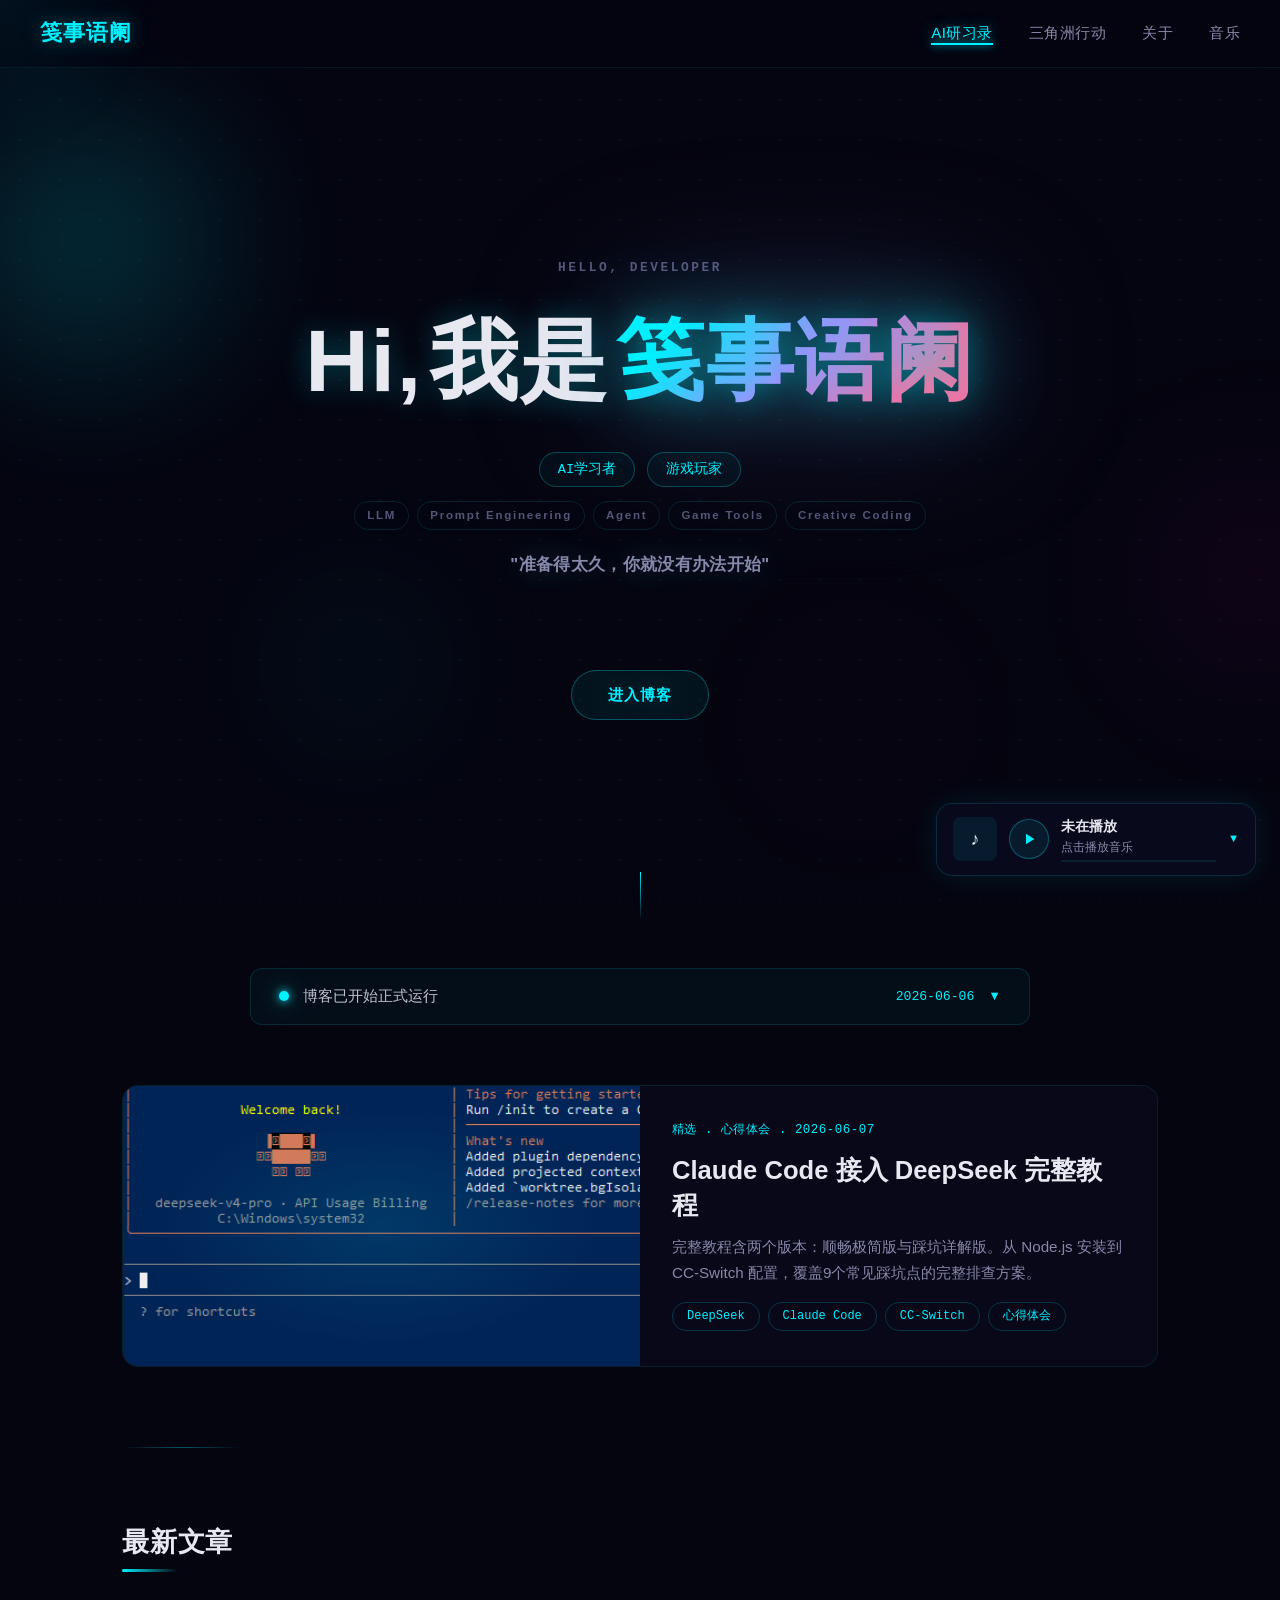
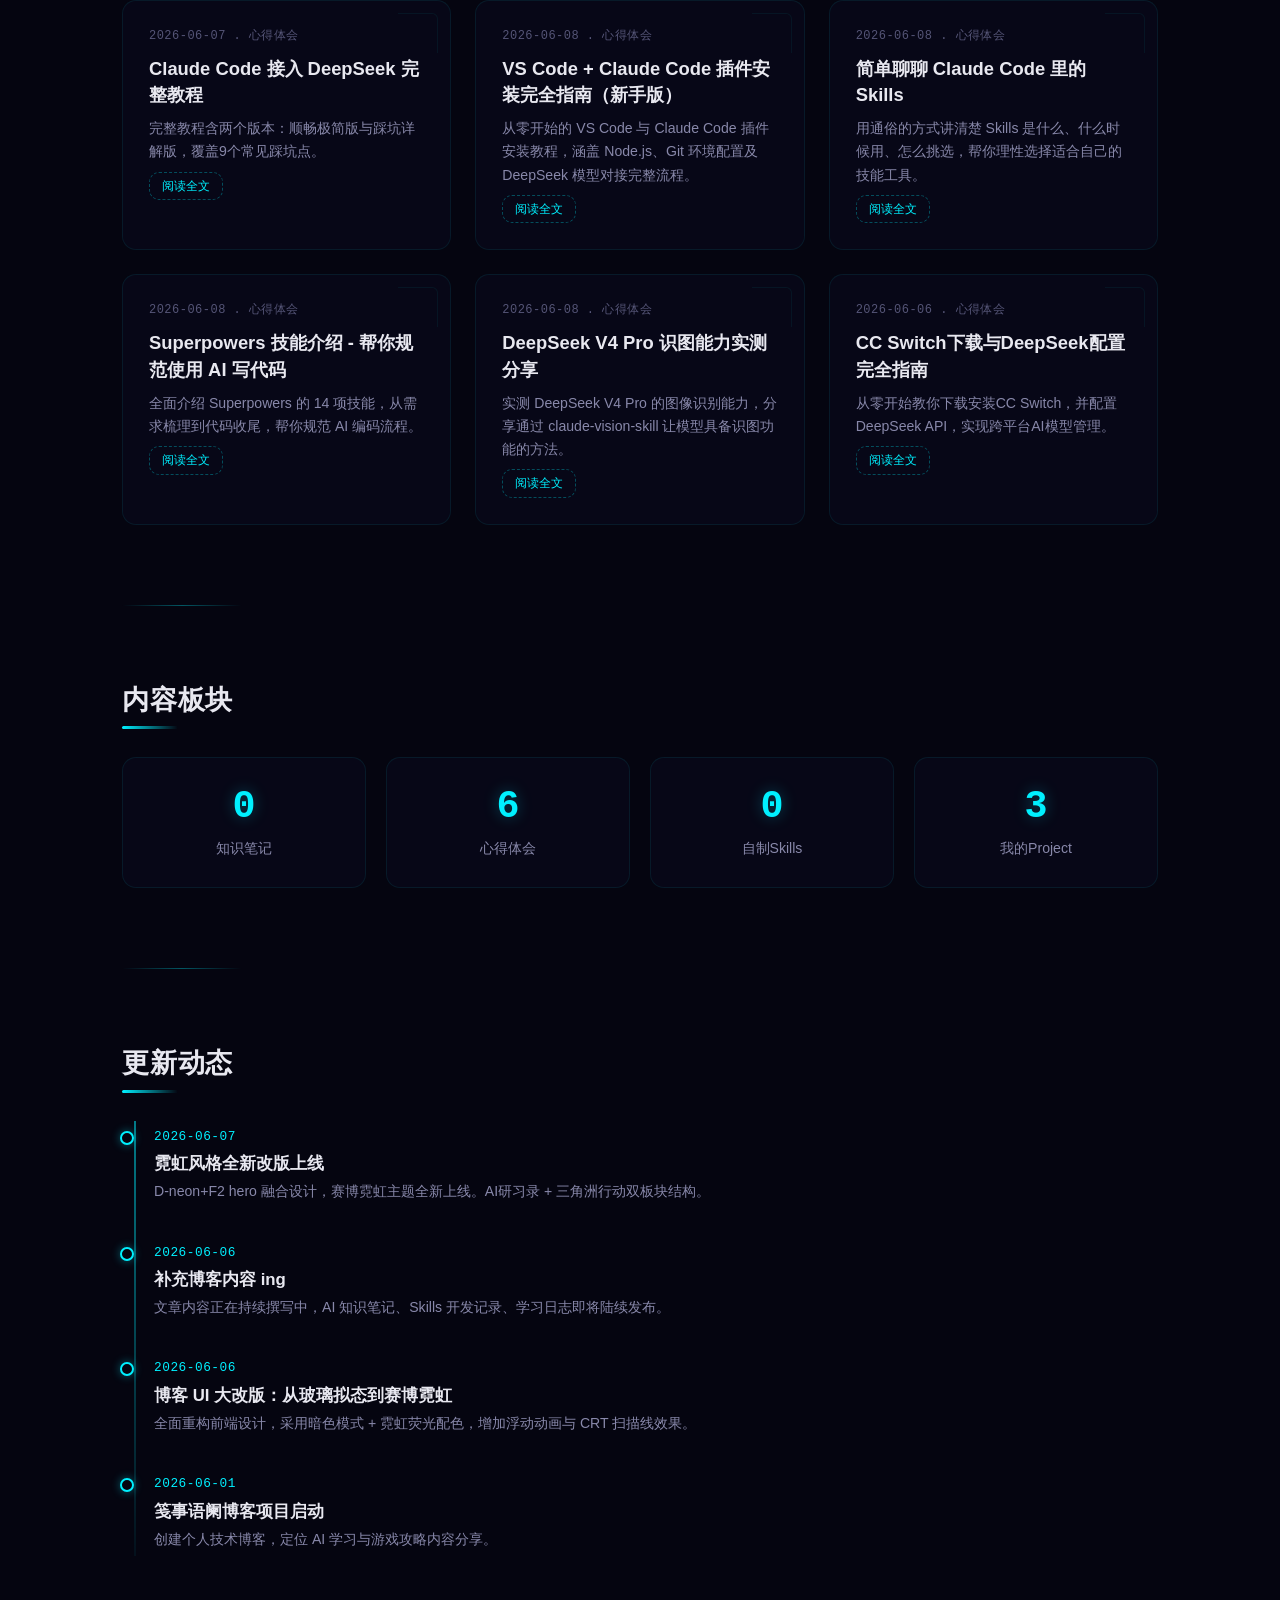
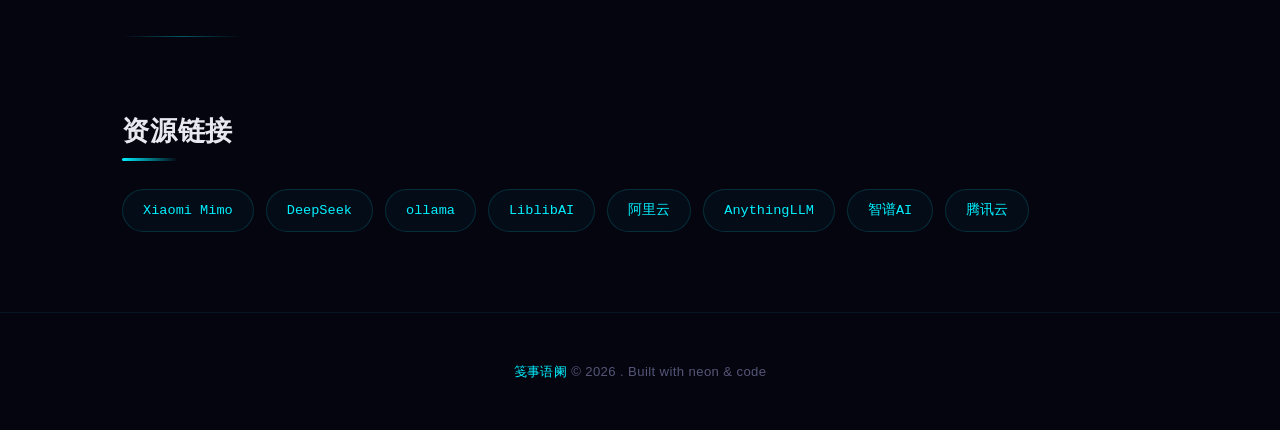
==== index.html @ c5228c52 "修复CC Switch文章在数组中的顺序" ====
<!DOCTYPE html>
<html lang="zh-CN">
<head>
<meta charset="UTF-8">
<meta name="viewport" content="width=device-width, initial-scale=1.0">
<title>笺事语阑 - AI研习录 / 三角洲行动</title>
<style>
/* ===== RESET & BASE ===== */
*,*::before,*::after{box-sizing:border-box;margin:0;padding:0}
html{scroll-behavior:smooth;background:#050510}
body{
  background:#050510;color:#e8e8f0;font-family:PingFang SC,Microsoft YaHei,Helvetica Neue,sans-serif;
  line-height:1.6;overflow-x:hidden;min-height:100dvh;position:relative
}

/* ===== MOUSE GLOW FOLLOWER ===== */
.cursor-glow{
  position:fixed;pointer-events:none;z-index:9998;width:320px;height:320px;
  border-radius:50%;background:radial-gradient(circle,rgba(0,240,255,.06),transparent 70%);
  transform:translate(-50%,-50%);transition:opacity .3s
}

/* ===== CRT SCANLINE OVERLAY ===== */
body::after{
  content:'';position:fixed;inset:0;pointer-events:none;z-index:9999;
  background:repeating-linear-gradient(0deg,transparent,transparent 2px,rgba(0,240,255,.015) 2px,rgba(0,240,255,.015) 4px);
  opacity:.35
}

/* ===== ANIMATED GRID BG ===== */
.grid-bg{
  position:fixed;inset:0;pointer-events:none;z-index:0;
  background-image:radial-gradient(circle,rgba(0,240,255,.06) 1px,transparent 1px);
  background-size:40px 40px;
  animation:gridShift 20s linear infinite
}
@keyframes gridShift{0%{transform:translate(0,0)}100%{transform:translate(40px,40px)}}

/* ===== FLOATING NEON ORBS ===== */
.orb{position:fixed;border-radius:50%;filter:blur(80px);pointer-events:none;z-index:0;opacity:.25}
.orb-1{width:300px;height:300px;background:radial-gradient(circle,#00f0ff,transparent);top:10%;left:-5%;animation:floatOrb1 18s ease-in-out infinite}
.orb-2{width:250px;height:250px;background:radial-gradient(circle,rgba(255,0,170,.4),transparent);top:50%;right:-8%;animation:floatOrb2 22s ease-in-out infinite}
.orb-3{width:200px;height:200px;background:radial-gradient(circle,rgba(0,240,255,.35),transparent);bottom:15%;left:20%;animation:floatOrb3 20s ease-in-out infinite}
.orb-4{width:180px;height:180px;background:radial-gradient(circle,rgba(255,0,170,.25),transparent);top:70%;left:60%;animation:floatOrb1 25s ease-in-out infinite reverse}
@keyframes floatOrb1{0%,100%{transform:translate(0,0) scale(1)}25%{transform:translate(60px,-40px) scale(1.15)}50%{transform:translate(30px,20px) scale(.9)}75%{transform:translate(-20px,50px) scale(1.1)}}
@keyframes floatOrb2{0%,100%{transform:translate(0,0) scale(1)}25%{transform:translate(-50px,-30px) scale(1.1)}50%{transform:translate(-20px,40px) scale(.85)}75%{transform:translate(40px,-20px) scale(1.05)}}
@keyframes floatOrb3{0%,100%{transform:translate(0,0) scale(1)}25%{transform:translate(40px,40px) scale(1.12)}50%{transform:translate(-30px,-20px) scale(.88)}75%{transform:translate(-50px,30px) scale(1.08)}}

/* ===== NAVIGATION ===== */
nav{
  position:sticky;top:0;z-index:100;padding:16px 40px;
  display:flex;align-items:center;justify-content:space-between;
  backdrop-filter:blur(20px);-webkit-backdrop-filter:blur(20px);
  background:rgba(5,5,16,.75);border-bottom:1px solid rgba(0,240,255,.08)
}
.nav-brand{font-size:1.35rem;font-weight:700;letter-spacing:.04em;color:#00f0ff;text-shadow:0 0 20px rgba(0,240,255,.35);cursor:pointer;transition:all .3s}
.nav-brand:hover{text-shadow:0 0 30px rgba(0,240,255,.6),0 0 60px rgba(0,240,255,.2);animation:brandFlicker .15s ease-in-out}
@keyframes brandFlicker{0%{opacity:1}30%{opacity:.7}35%{opacity:1}65%{opacity:.85}70%{opacity:1}}
.nav-links{display:flex;gap:36px;list-style:none}
.nav-links a{color:#8888aa;text-decoration:none;font-size:.95rem;letter-spacing:.03em;font-weight:500;transition:all .3s;position:relative;cursor:pointer}
.nav-links a:hover,.nav-links a.active{color:#00f0ff;text-shadow:0 0 14px rgba(0,240,255,.5)}
.nav-links a::after{content:'';position:absolute;left:0;bottom:-4px;width:0;height:2px;background:#00f0ff;box-shadow:0 0 8px #00f0ff;transition:width .3s}
.nav-links a:hover::after,.nav-links a.active::after{width:100%}

/* ===== HERO (F2-style word stagger, D colors) ===== */
.hero{
  position:relative;z-index:1;min-height:100dvh;display:flex;flex-direction:column;
  align-items:center;justify-content:center;text-align:center;padding:40px 24px
}
.hero-headline{margin-bottom:20px}
.word-reveal{
  display:inline-block;opacity:0;
  transform:translateY(40px);
  animation:wordReveal .8s cubic-bezier(.22,.61,.36,1) forwards;
  font-size:clamp(2.8rem,7vw,5.5rem);font-weight:900;letter-spacing:.02em;
  color:#e8e8f0;text-shadow:0 0 30px rgba(0,240,255,.3)
}
.word-accent{
  background:linear-gradient(135deg,#00f0ff 20%,#a78bfa 50%,#ff6b9d 80%);
  -webkit-background-clip:text;-webkit-text-fill-color:transparent;
  background-clip:text;
  filter:drop-shadow(0 0 40px rgba(0,240,255,.45)) drop-shadow(0 0 80px rgba(167,139,250,.3))
}
@keyframes wordReveal{
  0%{opacity:0;transform:translateY(40px)}
  100%{opacity:1;transform:translateY(0)}
}
.hero-eyebrow{
  font-family:Consolas,'JetBrains Mono',monospace;font-size:.8rem;color:#555577;
  letter-spacing:.2em;margin-bottom:12px;
  opacity:0;animation:fadeUp .7s .2s cubic-bezier(.22,.61,.36,1) forwards
}
.hero-subtitle{
  font-size:1rem;color:#8888aa;max-width:560px;line-height:1.7;margin-bottom:14px;
  opacity:0;animation:fadeUp .7s .9s cubic-bezier(.22,.61,.36,1) forwards
}
.hero-tags{display:flex;flex-wrap:wrap;gap:12px;justify-content:center;margin-bottom:14px;
  opacity:0;animation:fadeUp .7s .75s cubic-bezier(.22,.61,.36,1) forwards}
.hero-tags span{
  font-family:Consolas,'JetBrains Mono',monospace;font-size:.85rem;
  color:#00f0ff;border:1px solid rgba(0,240,255,.25);padding:6px 18px;border-radius:20px;
  background:rgba(0,240,255,.04);transition:all .35s;cursor:default
}
.hero-tags span:hover{border-color:#00f0ff;background:rgba(0,240,255,.1);box-shadow:0 0 18px rgba(0,240,255,.25);transform:translateY(-2px)}
.hero-keywords{display:flex;flex-wrap:wrap;gap:8px;justify-content:center;margin-bottom:20px;
  opacity:0;animation:fadeUp .7s 1.05s cubic-bezier(.22,.61,.36,1) forwards}
.hero-keywords span{
  font-size:.72rem;color:#555577;border:1px solid rgba(0,240,255,.12);padding:4px 12px;
  border-radius:14px;transition:all .3s
}
.hero-keywords span:hover{color:#00f0ff;border-color:rgba(0,240,255,.35)}
.hero-signature{
  font-size:1.05rem;color:#8888aa;max-width:560px;line-height:1.8;margin-bottom:20px;
  opacity:0;animation:fadeUp .7s 1.2s cubic-bezier(.22,.61,.36,1) forwards
}
.hero-cta-wrap{opacity:0;animation:fadeUp .7s 1.2s cubic-bezier(.22,.61,.36,1) forwards;margin-bottom:36px}
.hero-cta-btn{
  display:inline-block;padding:12px 36px;border:1px solid rgba(0,240,255,.3);
  border-radius:28px;color:#00f0ff;font-size:.95rem;letter-spacing:.05em;cursor:pointer;
  background:rgba(0,240,255,.06);transition:all .35s;text-decoration:none
}
.hero-cta-btn:hover{background:rgba(0,240,255,.15);box-shadow:0 0 24px rgba(0,240,255,.3);transform:translateY(-2px)}
.scroll-indicator{
  position:absolute;bottom:48px;left:50%;transform:translateX(-50%);
  display:flex;flex-direction:column;align-items:center;gap:8px;
  opacity:0;animation:fadeUp .7s 1.5s cubic-bezier(.22,.61,.36,1) forwards
}
.scroll-line{
  width:1px;height:48px;background:linear-gradient(180deg,#00f0ff,transparent);
  animation:scrollPulse 2s ease-in-out infinite
}
@keyframes scrollPulse{0%,100%{opacity:.3;height:48px}50%{opacity:1;height:60px}}
@keyframes fadeUp{from{opacity:0;transform:translateY(24px)}to{opacity:1;transform:translateY(0)}}

/* ===== CONTAINER ===== */
.container{max-width:1100px;margin:0 auto;padding:0 32px;position:relative;z-index:1}

/* ===== TAB PANELS ===== */
.tab-panel{display:none}
.tab-panel.active{display:block}

/* ===== SECTION TITLES ===== */
.section-title{
  font-size:1.7rem;font-weight:800;letter-spacing:.03em;margin-bottom:36px;color:#e8e8f0;
  position:relative;display:inline-block
}
.section-title::after{
  content:'';position:absolute;left:0;bottom:-8px;width:50%;height:3px;
  background:linear-gradient(90deg,#00f0ff,transparent);border-radius:2px
}

/* ===== NEON DIVIDER ===== */
.neon-divider{width:100%;height:1px;background:transparent;margin:0 0 72px;position:relative;z-index:1}
.neon-divider::after{content:'';position:absolute;left:0;top:0;width:120px;height:1px;background:linear-gradient(90deg,transparent,rgba(0,240,255,.35),transparent)}

/* ===== ANNOUNCEMENT BAR ===== */
.announce{
  position:relative;z-index:1;max-width:780px;margin:0 auto 60px;padding:16px 28px;
  background:rgba(0,240,255,.04);border:1px solid rgba(0,240,255,.12);border-radius:12px;
  cursor:pointer;transition:all .35s
}
.announce:hover{border-color:rgba(0,240,255,.3);box-shadow:0 0 20px rgba(0,240,255,.08)}
.announce-top{display:flex;align-items:center;gap:14px}
.announce-dot{flex-shrink:0;width:10px;height:10px;border-radius:50%;background:#00f0ff;box-shadow:0 0 10px #00f0ff,0 0 24px rgba(0,240,255,.5);animation:pulseDot 2s ease-in-out infinite}
@keyframes pulseDot{0%,100%{box-shadow:0 0 10px #00f0ff,0 0 24px rgba(0,240,255,.5)}50%{box-shadow:0 0 18px #00f0ff,0 0 40px rgba(0,240,255,.75)}}
.announce-preview{font-size:.92rem;color:#c0c0d0;flex:1}
.announce-time{font-family:Consolas,'JetBrains Mono',monospace;color:#00f0ff;white-space:nowrap;font-size:.82rem}
.announce-arrow{color:#00f0ff;transition:transform .3s;font-size:.8rem}
.announce.expanded .announce-arrow{transform:rotate(180deg)}
.announce-detail{max-height:0;overflow:hidden;transition:max-height .4s ease,padding .4s ease;font-size:.88rem;color:#8888aa;line-height:1.75}
.announce.expanded .announce-detail{max-height:200px;padding-top:14px}

/* ===== FEATURED ARTICLE CARD ===== */
.featured{
  margin-bottom:80px;display:grid;grid-template-columns:1fr 1fr;gap:0;
  background:rgba(10,10,30,.6);border:1px solid rgba(0,240,255,.1);border-radius:16px;
  overflow:hidden;transition:all .4s;cursor:pointer;
}
.featured:hover{border-color:rgba(0,240,255,.5);box-shadow:0 0 36px rgba(0,240,255,.12);transform:scale(1.01)}
.featured-img{
  background:linear-gradient(135deg,rgba(0,240,255,.15),rgba(255,0,170,.1));
  display:flex;align-items:center;justify-content:center;font-size:3.5rem;
  color:rgba(0,240,255,.3);min-height:240px;position:relative;overflow:hidden
}
.featured-img::before{
  content:'';position:absolute;inset:0;
  background:radial-gradient(ellipse at 50% 50%,rgba(0,240,255,.1),transparent 60%);
  animation:featuredGlow 4s ease-in-out infinite
}
@keyframes featuredGlow{0%,100%{opacity:.5}50%{opacity:1}}
.featured-body{padding:32px;display:flex;flex-direction:column;justify-content:center}
.featured-meta{font-family:Consolas,'JetBrains Mono',monospace;font-size:.78rem;color:#00f0ff;margin-bottom:12px;letter-spacing:.04em}
.featured-title{font-size:1.6rem;font-weight:800;margin-bottom:12px;line-height:1.35;transition:color .3s}
.featured:hover .featured-title{color:#00f0ff}
.featured-desc{color:#8888aa;font-size:.95rem;line-height:1.7;margin-bottom:16px}
.featured-tags{display:flex;gap:8px;flex-wrap:wrap}
.featured-tags span{font-size:.75rem;padding:4px 14px;border:1px solid rgba(0,240,255,.2);border-radius:14px;color:#00f0ff;font-family:Consolas,'JetBrains Mono',monospace}

/* ===== ARTICLE CARDS ===== */
.articles-grid{display:grid;grid-template-columns:repeat(3,1fr);gap:24px;margin-bottom:80px}
.article-card{
  background:rgba(10,10,30,.5);border:1px solid rgba(0,240,255,.08);border-radius:14px;
  padding:26px;transition:all .4s;cursor:pointer;position:relative
}
.article-card:hover{border-color:rgba(0,240,255,.45);box-shadow:0 0 28px rgba(0,240,255,.08);transform:scale(1.02)}
.article-card::after{content:'';position:absolute;top:12px;right:12px;width:40px;height:40px;border-radius:0 6px 0 0;border-right:1px solid rgba(0,240,255,.06);border-top:1px solid rgba(0,240,255,.06);pointer-events:none;transition:all .3s}
.article-card:hover::after{border-right-color:rgba(0,240,255,.2)}
.article-card:hover{border-color:rgba(0,240,255,.45);box-shadow:0 0 28px rgba(0,240,255,.08);transform:scale(1.02)}
.article-card .meta{font-family:Consolas,'JetBrains Mono',monospace;font-size:.75rem;color:#555577;margin-bottom:10px;letter-spacing:.04em}
.article-card h3{font-size:1.15rem;font-weight:700;margin-bottom:8px;line-height:1.45;transition:color .3s}
.article-card:hover h3{color:#00f0ff}
.article-card p{color:#8888aa;font-size:.88rem;line-height:1.65}
.article-card .empty-tag{display:inline-block;margin-top:8px;font-size:.72rem;color:#555577;padding:4px 12px;border:1px dashed rgba(0,240,255,.15);border-radius:10px}

/* ===== ARTICLE CONTENT (TABLES & CODE) ===== */
.article-content table{border-collapse:collapse;width:100%;margin:16px 0}
.article-content th{background:rgba(0,240,255,.1);color:#00f0ff;padding:10px 14px;text-align:left;font-size:.85rem;border:1px solid rgba(0,240,255,.15)}
.article-content td{padding:10px 14px;border:1px solid rgba(0,240,255,.08);font-size:.85rem;color:#e8e8f0}
.article-content code{background:rgba(0,240,255,.08);color:#00f0ff;padding:2px 8px;border-radius:4px;font-family:Consolas,monospace;font-size:.85rem}

/* ===== STAT CARDS ===== */
.stats-grid{display:grid;grid-template-columns:repeat(4,1fr);gap:20px;margin-bottom:80px}
.stat-card{
  background:rgba(10,10,30,.5);border:1px solid rgba(0,240,255,.08);border-radius:14px;
  padding:28px 20px;text-align:center;transition:all .4s;position:relative
}
.stat-card:hover{border-color:rgba(0,240,255,.35);box-shadow:0 0 24px rgba(0,240,255,.06);transform:translateY(-4px)}
.stat-number{font-size:2.4rem;font-weight:900;color:#00f0ff;text-shadow:0 0 16px rgba(0,240,255,.3);line-height:1.1;margin-bottom:8px;font-family:Consolas,'JetBrains Mono',monospace}
.stat-label{font-size:.88rem;color:#8888aa}

/* ===== TIMELINE ===== */
.timeline{margin-bottom:80px;position:relative}
.timeline::before{content:'';position:absolute;left:12px;top:0;bottom:0;width:2px;background:linear-gradient(180deg,rgba(0,240,255,.5),rgba(0,240,255,.05))}
.timeline-item{position:relative;padding-left:40px;margin-bottom:28px;border-radius:8px;padding-top:6px;padding-bottom:6px;margin-left:-8px;padding-right:8px;transition:transform .35s,background .35s}
.timeline-item:last-child{margin-bottom:0}
.timeline-item:hover{transform:translateX(4px);background:rgba(0,240,255,.03)}
.timeline-item::before{
  content:'';position:absolute;left:6px;top:10px;width:14px;height:14px;border-radius:50%;
  background:#050510;border:2px solid #00f0ff;box-shadow:0 0 10px rgba(0,240,255,.4);transition:box-shadow .35s
}
.timeline-item:hover::before{box-shadow:0 0 18px rgba(0,240,255,.7)}
.timeline-date{font-family:Consolas,'JetBrains Mono',monospace;font-size:.8rem;color:#00f0ff;margin-bottom:4px;letter-spacing:.04em}
.timeline-title{font-size:1.05rem;font-weight:700;color:#e8e8f0}
.timeline-desc{font-size:.88rem;color:#8888aa;margin-top:2px}

/* ===== RESOURCE LINKS ===== */
.links-section{margin-bottom:80px}
.resource-list{display:flex;flex-wrap:wrap;gap:12px}
.resource-list a{
  font-family:Consolas,'JetBrains Mono',monospace;font-size:.85rem;color:#00f0ff;
  text-decoration:none;padding:10px 20px;border:1px solid rgba(0,240,255,.15);
  border-radius:22px;transition:all .35s;background:rgba(0,240,255,.03)
}
.resource-list a:hover{border-color:#00f0ff;background:rgba(0,240,255,.1);box-shadow:0 0 18px rgba(0,240,255,.2);transform:translateY(-2px)}

/* ===== PASSWORD CARDS (三角洲行动) ===== */
.pw-grid{display:grid;grid-template-columns:repeat(auto-fill,minmax(240px,1fr));gap:16px;margin-bottom:48px}
.pw-card{
  background:rgba(10,10,30,.5);border:1px solid rgba(0,240,255,.08);border-radius:14px;
  padding:20px;transition:all .4s;position:relative
}
.pw-card:hover{border-color:rgba(0,240,255,.45);box-shadow:0 0 24px rgba(0,240,255,.06);transform:translateY(-2px)}
.pw-card .pw-map{font-size:.75rem;color:#8888aa;margin-bottom:6px;font-family:Consolas,'JetBrains Mono',monospace}
.pw-card .pw-code{font-size:2rem;font-weight:900;color:#00f0ff;text-shadow:0 0 14px rgba(0,240,255,.35);letter-spacing:.1em}
.pw-card .pw-date{font-size:.7rem;color:#555577;margin-top:6px}

/* ===== EXCHANGE ITEMS ===== */
.exchange-grid{display:grid;grid-template-columns:repeat(auto-fill,minmax(200px,1fr));gap:16px;margin-bottom:48px}
.exchange-item{
  background:rgba(10,10,30,.5);border:1px solid rgba(255,0,170,.12);border-radius:14px;
  padding:20px;text-align:center;transition:all .4s;backdrop-filter:blur(6px);-webkit-backdrop-filter:blur(6px)
}
.exchange-item:hover{border-color:rgba(255,0,170,.4);box-shadow:0 0 20px rgba(255,0,170,.1);transform:translateY(-2px)}
.exchange-item .ex-icon{font-size:1.8rem;margin-bottom:8px}
.exchange-item .ex-name{font-size:.95rem;font-weight:700;color:#e8e8f0}
.exchange-item .ex-tag{font-size:.72rem;color:#ff00aa;margin-top:4px}

/* ===== GUN ROULETTE (Canvas) ===== */
.roulette-wrap{display:flex;flex-wrap:wrap;gap:32px;align-items:flex-start;margin-bottom:48px;justify-content:center}
.roulette-canvas-wrap{position:relative;flex-shrink:0}
.roulette-canvas-wrap canvas{border-radius:50%;box-shadow:0 0 40px rgba(0,240,255,.15);background:rgba(10,10,30,.5)}
.roulette-pointer{position:absolute;top:-12px;left:50%;transform:translateX(-50%);width:0;height:0;border-left:14px solid transparent;border-right:14px solid transparent;border-top:28px solid #00f0ff;filter:drop-shadow(0 0 8px rgba(0,240,255,.6));z-index:2}
.roulette-controls{flex:1;min-width:240px}
.roulette-controls h4{font-size:1rem;color:#00f0ff;margin-bottom:12px}
.roulette-gun-list{max-height:280px;overflow-y:auto;margin-bottom:16px}
.roulette-gun-list .gun-row{
  display:flex;align-items:center;justify-content:space-between;
  padding:8px 12px;margin-bottom:4px;background:rgba(0,240,255,.03);border-radius:8px;
  font-size:.82rem;color:#c0c0d0;transition:all .3s
}
.roulette-gun-list .gun-row:hover{background:rgba(0,240,255,.08);color:#00f0ff}
.gun-row .remove-gun{color:#ff00aa;cursor:pointer;font-weight:700;padding:2px 8px;border-radius:4px;transition:all .3s}
.gun-row .remove-gun:hover{background:rgba(255,0,170,.15)}
.roulette-controls button{
  padding:10px 24px;border:1px solid rgba(0,240,255,.25);border-radius:22px;
  background:rgba(0,240,255,.06);color:#00f0ff;font-size:.85rem;cursor:pointer;
  transition:all .35s;margin:4px 6px 4px 0;font-family:Consolas,'JetBrains Mono',monospace
}
.roulette-controls button:hover{background:rgba(0,240,255,.15);border-color:#00f0ff;box-shadow:0 0 18px rgba(0,240,255,.2)}
.roulette-controls button.spin-btn{
  background:#00f0ff;color:#050510;font-weight:700;border:none;
  box-shadow:0 0 20px rgba(0,240,255,.35);font-size:.9rem;padding:12px 32px
}
.roulette-controls button.spin-btn:hover{box-shadow:0 0 36px rgba(0,240,255,.55);transform:translateY(-2px)}
.roulette-result{
  margin-top:12px;padding:12px 18px;background:rgba(255,0,170,.08);border:1px solid rgba(255,0,170,.2);
  border-radius:10px;font-weight:700;color:#ff00aa;text-align:center;display:none;font-size:.9rem
}

/* ===== GUN CODES SECTION ===== */
.gun-codes-section{margin-bottom:60px}
.gun-category{margin-bottom:24px}
.gun-cat-header{
  display:flex;align-items:center;justify-content:space-between;
  padding:14px 20px;background:rgba(10,10,30,.5);border:1px solid rgba(0,240,255,.08);border-radius:12px;
  cursor:pointer;transition:all .35s;font-size:.95rem;font-weight:700;color:#e8e8f0
}
.gun-cat-header:hover{border-color:rgba(0,240,255,.3);box-shadow:0 0 16px rgba(0,240,255,.06)}
.gun-cat-header .cat-count{font-size:.78rem;color:#00f0ff;font-family:Consolas,'JetBrains Mono',monospace}
.gun-cat-header .cat-arrow{color:#00f0ff;transition:transform .3s}
.gun-cat-header.expanded .cat-arrow{transform:rotate(180deg)}
.gun-codes-list{max-height:0;overflow:hidden;transition:max-height .5s ease}
.gun-codes-list.open{max-height:2000px}
.gun-code-row{
  display:flex;align-items:center;justify-content:space-between;gap:12px;
  padding:10px 16px;margin:4px 0;background:rgba(10,10,30,.3);border-radius:8px;
  transition:all .3s
}
.gun-code-row:hover{background:rgba(0,240,255,.04)}
.gun-code-name{font-size:.82rem;color:#c0c0d0;flex-shrink:0;min-width:140px}
.gun-code-val{font-family:Consolas,'JetBrains Mono',monospace;font-size:.72rem;color:#555577;flex:1;overflow:hidden;text-overflow:ellipsis;white-space:nowrap}
.gun-code-copy{
  flex-shrink:0;padding:5px 14px;font-size:.72rem;color:#00f0ff;cursor:pointer;
  border:1px solid rgba(0,240,255,.18);border-radius:14px;background:rgba(0,240,255,.04);
  transition:all .3s;font-family:Consolas,'JetBrains Mono',monospace
}
.gun-code-copy:hover{background:rgba(0,240,255,.15);border-color:#00f0ff;box-shadow:0 0 10px rgba(0,240,255,.15)}
.gun-code-copy.copied{color:#050510;background:#00f0ff;border-color:#00f0ff}

/* ===== ABOUT TAB ===== */
.about-card{
  background:rgba(10,10,30,.5);border:1px solid rgba(0,240,255,.08);border-radius:14px;
  padding:32px;margin-bottom:24px;transition:all .4s;backdrop-filter:blur(6px);-webkit-backdrop-filter:blur(6px)
}
.about-card:hover{border-color:rgba(0,240,255,.25);box-shadow:0 0 24px rgba(0,240,255,.05)}
.about-card h3{font-size:1.2rem;font-weight:700;color:#00f0ff;margin-bottom:14px}
.about-card p{color:#8888aa;font-size:.92rem;line-height:1.8}
.social-links{display:flex;flex-wrap:wrap;gap:12px;margin-top:16px}
.social-link{
  display:inline-flex;align-items:center;gap:8px;padding:10px 20px;
  border:1px solid rgba(0,240,255,.15);border-radius:22px;
  color:#c0c0d0;text-decoration:none;font-size:.85rem;transition:all .35s;
  background:rgba(0,240,255,.03);font-family:Consolas,'JetBrains Mono',monospace
}
.social-link:hover{border-color:#00f0ff;background:rgba(0,240,255,.1);color:#00f0ff;box-shadow:0 0 18px rgba(0,240,255,.15);transform:translateY(-2px)}
.tech-stack{display:flex;flex-wrap:wrap;gap:8px;margin-top:12px}
.tech-stack span{
  font-size:.75rem;padding:5px 14px;border:1px solid rgba(0,240,255,.12);border-radius:14px;
  color:#8888aa;font-family:Consolas,'JetBrains Mono',monospace;transition:all .3s
}
.tech-stack span:hover{border-color:rgba(0,240,255,.4);color:#00f0ff;background:rgba(0,240,255,.04)}

/* ===== MUSIC PLAYER ===== */
.music-player{
  position:fixed;bottom:24px;right:24px;z-index:200;
  background:rgba(10,10,30,.92);border:1px solid rgba(0,240,255,.15);border-radius:16px;
  backdrop-filter:blur(20px);-webkit-backdrop-filter:blur(20px);
  box-shadow:0 0 30px rgba(0,240,255,.1);transition:all .4s;
  overflow:hidden;width:320px
}
.music-player.expanded{width:380px}
.music-mini{
  display:flex;align-items:center;gap:12px;padding:12px 16px;cursor:pointer;
  transition:background .3s
}
.music-mini:hover{background:rgba(0,240,255,.03)}
.music-play-btn{
  flex-shrink:0;width:40px;height:40px;border-radius:50%;border:1px solid rgba(0,240,255,.3);
  background:rgba(0,240,255,.08);display:flex;align-items:center;justify-content:center;
  cursor:pointer;transition:all .3s
}
.music-play-btn:hover{background:rgba(0,240,255,.2);border-color:#00f0ff;box-shadow:0 0 14px rgba(0,240,255,.2)}
.music-play-btn svg{width:18px;height:18px;fill:#00f0ff}
.music-info{flex:1;min-width:0}
.music-title{font-size:.85rem;font-weight:600;color:#e8e8f0;white-space:nowrap;overflow:hidden;text-overflow:ellipsis}
.music-artist{font-size:.72rem;color:#8888aa;white-space:nowrap;overflow:hidden;text-overflow:ellipsis}
.music-progress-mini{width:100%;height:2px;background:rgba(0,240,255,.1);border-radius:1px;margin-top:4px;overflow:hidden}
.music-progress-mini-fill{height:100%;background:#00f0ff;border-radius:1px;transition:width .3s linear}
.music-expand-btn{flex-shrink:0;color:#00f0ff;font-size:.7rem;transition:transform .3s;cursor:pointer}
.music-player.expanded .music-expand-btn{transform:rotate(180deg)}
.music-full{max-height:0;overflow:hidden;transition:max-height .4s ease;border-top:1px solid transparent}
.music-player.expanded .music-full{max-height:620px;border-color:rgba(0,240,255,.08)}
.music-full-inner{padding:12px 14px}
.music-progress-bar{width:100%;height:4px;background:rgba(0,240,255,.1);border-radius:2px;cursor:pointer;margin-bottom:4px}
.music-progress-fill{height:100%;background:#00f0ff;border-radius:2px;transition:width .2s linear}
.music-time-row{display:flex;justify-content:space-between;font-family:Consolas,'JetBrains Mono',monospace;font-size:.65rem;color:#555577;margin-bottom:10px}
.music-ctrls{display:flex;align-items:center;gap:8px;justify-content:center;margin-bottom:10px}
.mctrl-btn{width:30px;height:30px;border-radius:50%;border:1px solid rgba(0,240,255,.18);background:rgba(0,240,255,.04);color:#8888aa;font-size:.65rem;cursor:pointer;transition:all .3s;display:flex;align-items:center;justify-content:center;padding:0}
.mctrl-btn:hover{color:#00f0ff;border-color:#00f0ff;box-shadow:0 0 10px rgba(0,240,255,.15)}
.mctrl-btn.mctrl-play{width:38px;height:38px;font-size:.85rem;background:rgba(0,240,255,.1)}
.mctrl-vol{width:80px;height:5px;-webkit-appearance:none;appearance:none;background:rgba(255,255,255,.12);border-radius:3px;outline:none;cursor:pointer}
.mctrl-vol::-webkit-slider-thumb{-webkit-appearance:none;width:12px;height:12px;border-radius:50%;background:#00f0ff;cursor:pointer}
.music-lyrics{max-height:90px;overflow-y:auto;text-align:center;font-size:.72rem;color:#8888aa;line-height:1.8;margin-bottom:10px;padding:6px;border-radius:6px;background:rgba(0,240,255,.03);border:1px solid rgba(0,240,255,.05)}
.music-lyrics .lrc-cur{color:#00f0ff;font-weight:600;font-size:.82rem}
.music-total{font-family:Consolas,'JetBrains Mono',monospace;font-size:.65rem;color:#555577;margin-bottom:8px}
.music-playlist{max-height:240px;overflow-y:auto}
.music-playlist .pl-item{
  display:flex;align-items:center;justify-content:space-between;padding:8px 10px;
  border-radius:8px;cursor:pointer;transition:all .3s;font-size:.8rem;color:#8888aa
}
.music-playlist .pl-item:hover{background:rgba(0,240,255,.06);color:#e8e8f0}
.music-playlist .pl-item.playing{color:#00f0ff;background:rgba(0,240,255,.08)}
.pl-item .pl-idx{font-family:Consolas,'JetBrains Mono',monospace;color:#555577;width:28px;flex-shrink:0;font-size:.7rem}
.pl-item .pl-info{flex:1;min-width:0}
.pl-item .pl-title{white-space:nowrap;overflow:hidden;text-overflow:ellipsis;font-weight:500}
.pl-item .pl-artist{font-size:.7rem;color:#555577;white-space:nowrap;overflow:hidden;text-overflow:ellipsis}

/* ===== SCROLL REVEAL ===== */
.reveal{transition:opacity .5s ease}
.reveal.visible{opacity:1}

/* ===== FOOTER ===== */
footer{
  position:relative;z-index:1;text-align:center;padding:48px 24px;border-top:1px solid rgba(0,240,255,.08);
  color:#555577;font-size:.82rem;letter-spacing:.03em
}
footer span{color:#00f0ff}

/* ===== RESPONSIVE ===== */
@media(max-width:768px){
  nav{padding:14px 20px}
  .nav-links{gap:18px;font-size:.82rem}
  .hero{padding:60px 20px;min-height:80dvh}
  .featured{grid-template-columns:1fr}
  .featured-img{min-height:160px;font-size:2.5rem}
  .articles-grid{grid-template-columns:1fr}
  .stats-grid{grid-template-columns:repeat(2,1fr)}
  .pw-grid{grid-template-columns:repeat(2,1fr)}
  .music-player{width:280px;bottom:16px;right:16px}
  .music-player.expanded{width:340px}
  .roulette-wrap{flex-direction:column;align-items:center}
}
/* Fullscreen Article Overlay */
.article-overlay{
  position:fixed;inset:0;z-index:99997;background:rgba(2,2,8,.97);
  display:none;flex-direction:row;overflow:hidden
}
.article-overlay.open{display:flex}
.article-close{
  position:absolute;top:24px;right:32px;z-index:10;
  width:40px;height:40px;border-radius:50%;border:1px solid rgba(0,240,255,.2);
  background:rgba(10,10,30,.8);color:#00f0ff;font-size:1.4rem;cursor:pointer;
  display:flex;align-items:center;justify-content:center;
  transition:all .3s;
}
.article-close:hover{background:rgba(0,240,255,.15);box-shadow:0 0 20px rgba(0,240,255,.3)}
.article-toc{
  width:250px;min-width:250px;height:100vh;
  background:rgba(10,10,25,.8);border-right:1px solid rgba(0,240,255,.08);
  padding:80px 18px 32px;overflow-y:auto;
}
.article-toc h3{
  font-size:.7rem;color:#00f0ff;text-transform:uppercase;letter-spacing:.15em;
  margin-bottom:20px;padding-bottom:12px;border-bottom:1px solid rgba(0,240,255,.08)
}
.toc-link{
  display:block;color:#9090a0;text-decoration:none;font-size:.75rem;
  padding:5px 10px;border-radius:4px;border-left:2px solid transparent;
  transition:all .2s;margin-bottom:1px;cursor:pointer
}
.toc-link:hover{color:#00f0ff;background:rgba(0,240,255,.04)}
.toc-link.active{color:#00f0ff;border-left-color:#00f0ff;background:rgba(0,240,255,.06)}
.toc-link.toc-h4{padding-left:22px;font-size:.7rem}
.article-content-area{
  flex:1;overflow-y:auto;padding:80px 48px 60px;
}
.article-content-area .art-body{
  max-width:720px;margin:0 auto;
}
.article-content-area h2{
  font-size:1.6rem;color:#e8e8f0;font-weight:800;
  border-left:3px solid #00f0ff;padding-left:16px;margin:36px 0 16px
}
.article-content-area h3{
  font-size:1.3rem;color:#ff00aa;font-weight:700;margin:32px 0 12px
}
.article-content-area h4{
  font-size:1.05rem;color:#e8e8f0;font-weight:700;margin:24px 0 8px
}
.article-content-area p{color:#c8c8d4;line-height:1.9;margin-bottom:12px}
.article-content-area table{width:100%;border-collapse:collapse;margin:16px 0}
.article-content-area th{background:rgba(0,240,255,.08);color:#00f0ff;padding:10px 14px;text-align:left;font-size:.82rem;border:1px solid rgba(0,240,255,.12)}
.article-content-area td{padding:10px 14px;border:1px solid rgba(0,240,255,.06);font-size:.82rem;color:#c8c8d4}
.article-content-area code{background:rgba(0,240,255,.06);color:#00f0ff;padding:2px 8px;border-radius:4px;font-family:Consolas,'JetBrains Mono',monospace;font-size:.82rem;word-break:break-all}
.article-content-area b{color:#fff}
.art-header{margin-bottom:32px}
.art-header .art-meta{font-size:.78rem;color:#555577;margin-bottom:8px}
.art-header .art-title{font-size:2rem;font-weight:900;color:#e8e8f0;line-height:1.3}
.art-tags{display:flex;flex-wrap:wrap;gap:6px;margin-top:14px}
.art-tags span{font-size:.7rem;color:#00f0ff;border:1px solid rgba(0,240,255,.2);padding:3px 10px;border-radius:12px}
@media(max-width:768px){
  .article-toc{display:none;position:fixed;top:0;left:0;bottom:0;z-index:20;width:260px}
  .article-toc.open{display:block}
  .toc-toggle{display:block!important;position:fixed;bottom:24px;right:24px;z-index:21;width:48px;height:48px;border-radius:50%;border:1px solid rgba(0,240,255,.3);background:rgba(10,10,30,.9);color:#00f0ff;font-size:1.2rem;cursor:pointer}
}
@media(min-width:769px){.toc-toggle{display:none}}

@media(max-width:480px){
  .nav-links{gap:12px;font-size:.75rem}
  .hero-headline .word-reveal{font-size:clamp(2rem,9vw,3rem)}
  .hero-tags{gap:8px}
  .hero-tags span{font-size:.75rem;padding:5px 12px}
  .stats-grid{grid-template-columns:1fr 1fr;gap:12px}
  .pw-grid{grid-template-columns:1fr}
  .music-player{width:calc(100vw - 32px);right:16px;left:16px;bottom:16px}
  .music-player.expanded{width:calc(100vw - 32px)}
}
</style>
</head>
<body>

<!-- BACKGROUND ELEMENTS -->
<div class="grid-bg"></div>
<div class="cursor-glow" id="cursorGlow"></div>
<div class="orb orb-1"></div>
<div class="orb orb-2"></div>
<div class="orb orb-3"></div>
<div class="orb orb-4"></div>

<!-- NAVIGATION -->
<nav>
  <div class="nav-brand" onclick="scrollToTop()">笺事语阑</div>
  <ul class="nav-links">
    <li><a class="active" onclick="switchTab('ai')" data-tab="ai">AI研习录</a></li>
    <li><a onclick="switchTab('delta')" data-tab="delta">三角洲行动</a></li>
    <li><a onclick="switchTab('about')" data-tab="about">关于</a></li>
    <li><a onclick="toggleMusicPlayer()">音乐</a></li>
  </ul>
</nav>

<!-- HERO (F2-style word stagger, D-neon colors) -->
<section class="hero">
  <div class="hero-eyebrow word-reveal" style="animation-delay:100ms">HELLO, DEVELOPER</div>
  <h1 class="hero-headline">
    <span class="word-reveal" style="animation-delay:300ms">Hi,</span>
    <span class="word-reveal" style="animation-delay:480ms">我是</span>
    <span class="word-reveal word-accent" style="animation-delay:660ms">笺事语阑</span>
  </h1>
  <div class="hero-tags">
    <span>AI学习者</span><span>游戏玩家</span>
  </div>
  <div class="hero-keywords word-reveal" style="animation-delay:800ms">
    <span>LLM</span><span>Prompt Engineering</span><span>Agent</span><span>Game Tools</span><span>Creative Coding</span>
  </div>
  <p class="hero-signature word-reveal" style="animation-delay:950ms">"准备得太久，你就没有办法开始"</p>
  <div class="hero-cta-wrap word-reveal" style="animation-delay:1.1s">
    <a class="hero-cta-btn" onclick="document.getElementById('tab-ai').scrollIntoView({behavior:'smooth',block:'start'})">进入博客</a>
  </div>
  <div class="scroll-indicator">
    <div class="scroll-line"></div>
  </div>
</section>

<!-- === TAB: AI研习录 === -->
<div class="tab-panel active" id="tab-ai">
<div class="container">

  <!-- Announcement -->
  <div class="announce reveal" id="announceBar" onclick="toggleAnnounce()">
    <div class="announce-top">
      <div class="announce-dot"></div>
      <span class="announce-preview">博客已开始正式运行</span>
      <span class="announce-time">2026-06-06</span>
      <span class="announce-arrow">&#9660;</span>
    </div>
    <div class="announce-detail">博客已开始正式运行，持续更新中</div>
  </div>

  <!-- Featured Article -->
  <div class="featured reveal" onclick="openArticle(0)" style="cursor:pointer">
    <div class="featured-img" style="background:url('claude-ui.png') center/cover no-repeat;min-height:280px"></div>
    <div class="featured-body">
      <div class="featured-meta">精选 . 心得体会 . 2026-06-07</div>
      <h2 class="featured-title">Claude Code 接入 DeepSeek 完整教程</h2>
      <p class="featured-desc">完整教程含两个版本：顺畅极简版与踩坑详解版。从 Node.js 安装到 CC-Switch 配置，覆盖9个常见踩坑点的完整排查方案。</p>
      <div class="featured-tags">
        <span>DeepSeek</span><span>Claude Code</span><span>CC-Switch</span><span>心得体会</span>
      </div>
    </div>
  </div>

  <div class="neon-divider reveal"></div>

  <!-- Latest Articles -->
  <h2 class="section-title reveal">最新文章</h2>
  <div class="articles-grid">
    <div class="article-card reveal" onclick="openArticle(0)">
      <div class="meta">2026-06-07 . 心得体会</div>
      <h3>Claude Code 接入 DeepSeek 完整教程</h3>
      <p>完整教程含两个版本：顺畅极简版与踩坑详解版，覆盖9个常见踩坑点。</p>
      <span class="empty-tag" style="color:#00f0ff;border-color:rgba(0,240,255,.3)">阅读全文</span></div>
    <div class="article-card reveal" onclick="openArticle(1)">
      <div class="meta">2026-06-08 . 心得体会</div>
      <h3>VS Code + Claude Code 插件安装完全指南（新手版）</h3>
      <p>从零开始的 VS Code 与 Claude Code 插件安装教程，涵盖 Node.js、Git 环境配置及 DeepSeek 模型对接完整流程。</p>
      <span class="empty-tag" style="color:#00f0ff;border-color:rgba(0,240,255,.3)">阅读全文</span></div>
    <div class="article-card reveal" onclick="openArticle(2)">
      <div class="meta">2026-06-08 . 心得体会</div>
      <h3>简单聊聊 Claude Code 里的 Skills</h3>
      <p>用通俗的方式讲清楚 Skills 是什么、什么时候用、怎么挑选，帮你理性选择适合自己的技能工具。</p>
      <span class="empty-tag" style="color:#00f0ff;border-color:rgba(0,240,255,.3)">阅读全文</span></div>
    <div class="article-card reveal" onclick="openArticle(3)">
      <div class="meta">2026-06-08 . 心得体会</div>
      <h3>Superpowers 技能介绍 - 帮你规范使用 AI 写代码</h3>
      <p>全面介绍 Superpowers 的 14 项技能，从需求梳理到代码收尾，帮你规范 AI 编码流程。</p>
      <span class="empty-tag" style="color:#00f0ff;border-color:rgba(0,240,255,.3)">阅读全文</span></div>
    <div class="article-card reveal" onclick="openArticle(4)">
      <div class="meta">2026-06-08 . 心得体会</div>
      <h3>DeepSeek V4 Pro 识图能力实测分享</h3>
      <p>实测 DeepSeek V4 Pro 的图像识别能力，分享通过 claude-vision-skill 让模型具备识图功能的方法。</p>
      <span class="empty-tag" style="color:#00f0ff;border-color:rgba(0,240,255,.3)">阅读全文</span></div>
    <div class="article-card reveal" onclick="openArticle(5)">
      <div class="meta">2026-06-06 . 心得体会</div>
      <h3>CC Switch下载与DeepSeek配置完全指南</h3>
      <p>从零开始教你下载安装CC Switch，并配置DeepSeek API，实现跨平台AI模型管理。</p>
      <span class="empty-tag" style="color:#00f0ff;border-color:rgba(0,240,255,.3)">阅读全文</span></div>
  </div>

  <div class="neon-divider reveal"></div>

  <!-- Stats -->
  <h2 class="section-title reveal">内容板块</h2>
  <div class="stats-grid">
    <div class="stat-card reveal" onclick="showSectionArticles('notes')">
      <div class="stat-number" id="count-notes">0</div>
      <div class="stat-label">知识笔记</div>
    </div>
    <div class="stat-card reveal" onclick="showSectionArticles('thoughts')">
      <div class="stat-number" id="count-thoughts">6</div>
      <div class="stat-label">心得体会</div>
    </div>
    <div class="stat-card reveal" onclick="showSectionArticles('skills')">
      <div class="stat-number" id="count-skills">0</div>
      <div class="stat-label">自制Skills</div>
    </div>
    <div class="stat-card reveal" onclick="showSectionArticles('projects')">
      <div class="stat-number" id="count-projects">3</div>
      <div class="stat-label">我的Project</div>
    </div>
  </div>

  <div class="neon-divider reveal"></div>

  <!-- Timeline -->
  <h2 class="section-title reveal">更新动态</h2>
  <div class="timeline">
    <div class="timeline-item reveal">
      <div class="timeline-date">2026-06-07</div>
      <div class="timeline-title">霓虹风格全新改版上线</div>
      <div class="timeline-desc">D-neon+F2 hero 融合设计，赛博霓虹主题全新上线。AI研习录 + 三角洲行动双板块结构。</div>
    </div>
    <div class="timeline-item reveal">
      <div class="timeline-date">2026-06-06</div>
      <div class="timeline-title">补充博客内容 ing</div>
      <div class="timeline-desc">文章内容正在持续撰写中，AI 知识笔记、Skills 开发记录、学习日志即将陆续发布。</div>
    </div>
    <div class="timeline-item reveal">
      <div class="timeline-date">2026-06-06</div>
      <div class="timeline-title">博客 UI 大改版：从玻璃拟态到赛博霓虹</div>
      <div class="timeline-desc">全面重构前端设计，采用暗色模式 + 霓虹荧光配色，增加浮动动画与 CRT 扫描线效果。</div>
    </div>
    <div class="timeline-item reveal">
      <div class="timeline-date">2026-06-01</div>
      <div class="timeline-title">笺事语阑博客项目启动</div>
      <div class="timeline-desc">创建个人技术博客，定位 AI 学习与游戏攻略内容分享。</div>
    </div>
  </div>

  <div class="neon-divider reveal"></div>

  <!-- Resource Links -->
  <h2 class="section-title reveal">资源链接</h2>
  <div class="links-section">
    <div class="resource-list">
      <a href="https://platform.xiaomimomo.com/docs/zh-CN/welcome" target="_blank" rel="noopener">Xiaomi Mimo</a>
      <a href="https://www.deepseek.com/" target="_blank" rel="noopener">DeepSeek</a>
      <a href="https://ollama.com/" target="_blank" rel="noopener">ollama</a>
      <a href="https://www.liblib.art/inspiration" target="_blank" rel="noopener">LiblibAI</a>
      <a href="https://www.aliyun.com/" target="_blank" rel="noopener">阿里云</a>
      <a href="https://anythingllm.com/" target="_blank" rel="noopener">AnythingLLM</a>
      <a href="https://open.bigmodel.cn/" target="_blank" rel="noopener">智谱AI</a>
      <a href="https://cloud.tencent.com/" target="_blank" rel="noopener">腾讯云</a>
    </div>
  </div>

</div>
</div>

<!-- === TAB: 三角洲行动 === -->
<div class="tab-panel" id="tab-delta">
<div class="container">

  <!-- Daily Passwords -->
  <h2 class="section-title reveal">每日密码</h2>
  <p style="color:#555577;font-size:.82rem;margin-bottom:24px;margin-top:-24px">2026-06-08 . 每日凌晨刷新</p>
  <div class="pw-grid">
    <div class="pw-card reveal">
      <div class="pw-map">零号大坝</div>
      <div class="pw-code">2157</div>
      <div class="pw-date">2026-06-08</div>
    </div>
    <div class="pw-card reveal">
      <div class="pw-map">长弓溪谷</div>
      <div class="pw-code">8616</div>
      <div class="pw-date">2026-06-08</div>
    </div>
    <div class="pw-card reveal">
      <div class="pw-map">巴克什</div>
      <div class="pw-code">6928</div>
      <div class="pw-date">2026-06-08</div>
    </div>
    <div class="pw-card reveal">
      <div class="pw-map">航天基地</div>
      <div class="pw-code">4606</div>
      <div class="pw-date">2026-06-08</div>
    </div>
    <div class="pw-card reveal">
      <div class="pw-map">潮汐监狱</div>
      <div class="pw-code">2579</div>
      <div class="pw-date">2026-06-08</div>
    </div>
  </div>

  <div class="neon-divider reveal"></div>

  <!-- Exchange Items -->
  <h2 class="section-title reveal">可兑换物品</h2>
  <div class="exchange-grid">
    <div class="exchange-item reveal">
      <div class="ex-icon">&#128267;</div>
      <div class="ex-name">多用途电池</div>
      <div class="ex-tag">可兑换</div>
    </div>
    <div class="exchange-item reveal">
      <div class="ex-icon">&#128421;</div>
      <div class="ex-name">液晶显示屏</div>
      <div class="ex-tag">可兑换</div>
    </div>
  </div>

  <div class="neon-divider reveal"></div>

  <!-- Gun Roulette -->
  <h2 class="section-title reveal">枪械轮盘</h2>
  <div class="roulette-wrap reveal">
    <div class="roulette-canvas-wrap">
      <div class="roulette-pointer"></div>
      <canvas id="rouletteCanvas" width="360" height="360"></canvas>
    </div>
    <div class="roulette-controls">
      <h4>自定义枪械</h4>
      <div style="display:flex;gap:8px;margin-bottom:10px">
        <input type="text" id="gunInput" placeholder="输入枪名，回车添加" style="flex:1;padding:8px 12px;border-radius:8px;border:1px solid rgba(0,240,255,.2);background:rgba(10,10,30,.5);color:#e8e8f0;font-size:.85rem;outline:none;font-family:inherit" onkeydown="if(event.key==='Enter'){addCustomGun();event.preventDefault()}">
        <button onclick="addCustomGun()" style="padding:8px 14px;border-radius:8px;border:1px solid rgba(0,240,255,.3);background:rgba(0,240,255,.1);color:#00f0ff;cursor:pointer;font-size:.8rem;white-space:nowrap">添加</button>
      </div>
      <div class="roulette-gun-list" id="rouletteGunList"></div>
      <button class="spin-btn" onclick="spinRoulette()">开始旋转</button>
      <button onclick="resetGuns()">重置</button>
      <div class="roulette-result" id="rouletteResult"></div>
    </div>
  </div>

  <div class="neon-divider reveal"></div>

  <!-- Gun Codes -->
  <h2 class="section-title reveal">枪械改装码</h2>
  <div class="gun-codes-section" id="gunCodesSection">
  </div>

</div>
</div>

<!-- === TAB: 关于 === -->
<div class="tab-panel" id="tab-about">
<div class="container">

  <h2 class="section-title reveal">关于博客</h2>
  <div class="about-card reveal">
    <h3>笺事语阑</h3>
    <p>一个 AI 学习者的个人数字花园。记录在人工智能与游戏世界中的探索与发现。<br>分享技术笔记、自制工具与日常思考，用写作连接同路人。<br><br>"准备得太久，你就没有办法开始" ... 所以，就从现在开始吧。</p>
  </div>

  <h2 class="section-title reveal">个人标签</h2>
  <div class="about-card reveal">
    <div class="hero-tags" style="opacity:1;animation:none;justify-content:flex-start">
      <span>AI学习者</span><span>游戏玩家</span>
    </div>
  </div>

  <h2 class="section-title reveal">社交链接</h2>
  <div class="about-card reveal">
    <div class="social-links">
      <a href="https://github.com/JS1Lan" target="_blank" class="social-link">GitHub</a>
      <a href="https://space.bilibili.com/" target="_blank" class="social-link">B站</a>
      <a href="mailto:jsylai@example.com" class="social-link">邮箱</a>
      <a href="#" class="social-link" onclick="showQR('wechat');return false">微信</a>
    </div>
  </div>

  <h2 class="section-title reveal">技术栈</h2>
  <div class="about-card reveal">
    <div class="tech-stack">
      <span>HTML5</span><span>CSS3</span><span>JavaScript</span><span>Canvas API</span>
      <span>Claude Code</span><span>Node.js</span><span>GitHub Pages</span><span>腾讯云COS</span>
    </div>
  </div>

  <h2 class="section-title reveal">支持作者</h2>
  <div class="about-card reveal">
    <p style="color:#8888aa;font-size:.9rem;line-height:1.7;margin-bottom:12px">如果我的分享对你有帮助，欢迎请我喝杯咖啡</p>
    <div style="display:flex;gap:12px;margin-top:8px">
      <span style="color:#00f0ff;border:1px solid rgba(0,240,255,.2);padding:5px 14px;border-radius:20px;font-size:.8rem;cursor:pointer" onclick="showQR('wx')">微信赞赏</span>
      <span style="color:#00f0ff;border:1px solid rgba(0,240,255,.2);padding:5px 14px;border-radius:20px;font-size:.8rem;cursor:pointer" onclick="showQR('zfb')">支付宝</span>
    </div>
  </div>

</div>
</div>

<!-- FOOTER -->
<footer>
  <p><span>笺事语阑</span> &copy; 2026 . Built with neon & code</p>
</footer>

<!-- FLOATING MUSIC PLAYER - MINI BAR -->
<div class="music-player" id="musicPlayer">
  <div class="music-mini" onclick="toggleMusicPlayer()">
    <div class="music-cover" id="musicCover" style="width:44px;height:44px;border-radius:8px;background:rgba(0,240,255,.08);flex-shrink:0;display:flex;align-items:center;justify-content:center;font-size:18px">&#9834;</div>
    <div class="music-play-btn" id="musicPlayBtn" onclick="event.stopPropagation();togglePlay()" title="播放/暂停"></div>
    <div class="music-info">
      <div class="music-title" id="musicTitle">未在播放</div>
      <div class="music-artist" id="musicArtist">点击播放音乐</div>
      <div class="music-progress-mini"><div class="music-progress-mini-fill" id="musicMiniProgress" style="width:0%"></div></div>
    </div>
    <span class="music-expand-btn" title="展开播放器">&#9660;</span>
  </div>
  <!-- EXPANDED FULL PLAYER -->
  <div class="music-full">
    <div class="music-full-inner">
      <div class="music-progress-bar" id="musicProgressBar" onclick="seekMusic(event)">
        <div class="music-progress-fill" id="musicProgressFill" style="width:0%"></div>
      </div>
      <div class="music-time-row"><span id="musicCurTime">0:00</span><span id="musicDurTime">0:00</span></div>
      <!-- Controls row: prev / play / next / loop / volume -->
      <div class="music-ctrls">
        <button class="mctrl-btn" onclick="event.stopPropagation();prevSong()" title="上一首">&#9664;&#9664;</button>
        <button class="mctrl-btn mctrl-play" id="musicPlayBtn2" onclick="event.stopPropagation();togglePlay()" title="播放/暂停">&#9654;</button>
        <button class="mctrl-btn" onclick="event.stopPropagation();nextSong()" title="下一首">&#9654;&#9654;</button>
        <button class="mctrl-btn" id="btnLoop" onclick="event.stopPropagation();toggleLoop()" title="循环模式">&#8635;</button>
        <input type="range" class="mctrl-vol" id="musicVolume" min="0" max="100" value="8" oninput="setVolume(this.value)" title="音量">
      </div>
      <!-- Lyrics -->
      <div class="music-lyrics" id="musicLyrics">点击歌曲开始播放，歌词将在此显示</div>
      <!-- Playlist -->
      <div class="music-total">待播放列表 <span id="musicTotal">75首</span></div>
      <div class="music-playlist" id="musicPlaylist"></div>
    </div>
  </div>
</div>

<script>
// === DATA ===

// Section articles - organized by category
// Full article content storage
var fullArticles = [
  {id:0,title:"Claude Code 接入 DeepSeek 完整教程",date:"2026-06-07",category:"thoughts",
   desc:"完整教程含两个版本：顺畅极简版（无报错路线）与踩坑详解版。从 Node.js 安装到 CC-Switch 配置，覆盖9个常见踩坑点的完整排查方案。",
   tags:["DeepSeek","Claude Code","CC-Switch","API配置","模型接入"],
   content:'<h1>Claude Code 接入 DeepSeek 完整教程</h1> <p>（含顺畅极简版与踩坑详解版）</p> <h2>版本一：顺畅极简版（无报错路线）</h2> <p>适用场景：网络环境良好，或已具备 Node.js 开发环境的用户。全程约 10 分钟。</p> <h3>一、前置环境准备</h3> <h4>1. 安装 Node.js</h4> <p>访问国内镜像下载 Node.js 安装包（Windows 64 位）：</p> <p><code>https://npmmirror.com/mirrors/node/v22.14.0/node-v22.14.0-x64.msi</code></p> <p>下载后双击安装，务必勾选 Add to PATH，其余选项保持默认，一路点击「Next」完成安装。</p> <h4>2. 安装 Git</h4> <p>访问 Git 官网下载 Windows 安装包：</p> <p><code>https://git-scm.com/download/win</code></p> <p>安装时全程保持默认选项，点击「Next」直至完成。</p> <p>安装完成后，完全关闭所有 PowerShell 窗口。</p> <h3>二、安装 Claude Code</h3> <h4>1. 配置 npm 国内镜像</h4> <p>以管理员身份重新打开 PowerShell，执行：</p> <p>npm config set registry <code>https://registry.npmmirror.com</code></p> <h4>2. 全局安装 Claude Code</h4> <p>npm install -g @anthropic-ai/claude-code</p> <h4>3. 验证安装</h4> <p>cc --version</p> <p>若正常输出版本号（如 0.x.x），即代表安装成功。</p> <h3>三、接入 DeepSeek v4 Pro</h3> <h4>1. 安装 CC-Switch</h4> <p>前往 CC-Switch 官方仓库下载 Windows 安装包，安装后打开软件。</p> <h4>2. 申请 DeepSeek API Key</h4> <p>1. 进入 DeepSeek 官网（<code>https://www.deepseek.com）</code>，点击「API 开放平台」；</p> <p>2. 在页面右侧栏找到「API Key」；</p> <p>3. 点击「创建 API Key」，输入自定义名称；</p> <p>4. 复制生成的 Key（格式为 sk-xxxxxxxxxxxxxxxxxxxx）。</p> <h4>3. 配置模型参数</h4> <p>在 CC-Switch 中点击右上角「+」，选择 DeepSeek，按以下信息填写：</p> <table style="width:100%;border-collapse:collapse;margin:16px 0"><tr><th>配置项</th><th>填写内容</th></tr><tr><td>官网链接</td><td>https://api.deepseek.com/</td></tr><tr><td>API Key</td><td>上一步复制的 Key</td></tr><tr><td>请求地址</td><td>https://api.deepseek.com/anthropic</td></tr><tr><td>API 格式</td><td>Anthropic Messages（原生）</td></tr><tr><td>认证字段</td><td>ANTHROPIC_AUTH_TOKEN（默认）</td></tr><tr><td>主模型</td><td>deepseek-v4-pro</td></tr><tr><td>推理模型</td><td>deepseek-v4-pro</td></tr><tr><td>默认模型</td><td>deepseek-v4-pro</td></tr></table> <p>点击「保存」，在列表中选中该配置，点击「启用」。</p> <h3>四、启动与验证</h3> <p>1. 保持 CC-Switch 处于打开且启用状态，不要关闭；</p> <p>2. 以管理员身份打开新的 PowerShell，进入工作目录：</p> <p>D:</p> <p>cd AI\\claude-workspace</p> <p>3. 启动 Claude Code：</p> <p>claude</p> <p>4. 首次启动按数字键选择主题（深色/浅色），无需登录 Anthropic 官方账号；</p> <p>5. CC-Switch 会自动接管请求，直接连接 DeepSeek 模型。</p> <p>至此，Claude Code 外壳 + DeepSeek v4 Pro 内核配置完成。</p> <h2>版本二：踩坑详解版（含问题与解决方案）</h2> <p>适用场景：国内网络环境、Windows 系统、首次接触 Node.js 生态的用户。建议按顺序阅读。</p> <h3>写在前面</h3> <p>将 DeepSeek 接入 Claude Code 的教程在网络上并不少见，但多数平台（如抖音、B 站）的内容往往只罗列简略步骤，缺乏具体操作细节与排错方案。本文基于实际部署经验，将每一步可能遇到的报错与解决方法完整记录，确保你即使从零开始也能顺利走通。</p> <h3>第一章：安装 Claude Code</h3> <h4>坑点 1：官方安装脚本在国内直接失效</h4> <p>问题现象</p> <p>在 Windows PowerShell 中执行官方命令：</p> <p>irm <code>https://claude.ai/install.ps1</code> | iex</p> <p>出现以下报错：</p> <p>curl.exe failed with exit code 35, falling back to Invoke-RestMethod curl: (35) schannel: failed to receive handshake, SSL/TLS connection failed curl: (56) Connection was reset</p> <p>原因分析</p> <p>官方脚本实际指向谷歌云服务器下载文件，国内网络无法稳定建立 SSL/TLS 连接，导致握手失败或下载中途被强制断开。</p> <p>解决方案：改用 npm 安装路线</p> <p>步骤 1：安装 Node.js（必须）</p> <p>访问国内镜像地址下载：</p> <p><code>https://npmmirror.com/mirrors/node/v22.14.0/node-v22.14.0-x64.msi</code></p> <p>双击安装，关键操作：勾选 Add to PATH，其余保持默认。</p> <p>步骤 2：设置 npm 国内镜像</p> <p>以管理员身份打开 PowerShell，执行：</p> <p>npm config set registry <code>https://registry.npmmirror.com</code></p> <p>步骤 3：全局安装 Claude Code</p> <p>npm install -g @anthropic-ai/claude-code</p> <h4>坑点 2：PowerShell 执行策略限制</h4> <p>问题现象</p> <p>执行 npm 命令后报错：</p> <p>无法加载文件 C:\\Program Files\\nodejs\\npm.ps1，因为在此系统上禁止运行脚本。</p> <p>原因分析</p> <p>Windows 默认 PowerShell 执行策略为 Restricted，禁止运行未签名的脚本文件，导致 npm 相关命令无法执行。</p> <p>解决方案：解除脚本限制</p> <p>在管理员 PowerShell 中执行：</p> <p>Set-ExecutionPolicy RemoteSigned -Scope CurrentUser</p> <p>弹出提示时输入 Y 回车确认。随后重新执行 npm 配置与安装命令。</p> <h4>坑点 3：环境变量未刷新，终端识别不到 cc 命令</h4> <p>问题现象</p> <p>npm 显示安装成功（出现 added 2 packages in 7s），但执行 cc --version 时提示：</p> <p>cc：无法将"cc"项识别为 cmdlet、函数、脚本文件、或可运行程序的名称。</p> <p>原因分析</p> <p>npm 全局安装路径尚未被加入系统环境变量 PATH，或环境变量已修改但当前 PowerShell 会话未刷新。</p> <p>解决方案（推荐方法一）</p> <p>完全关闭所有 PowerShell 窗口，重新以管理员身份打开新窗口，再执行 cc --version。</p> <p>备选方案（不重启终端）</p> <p>在当前窗口手动刷新环境变量：</p> <p>refreshenv</p> <p>刷新后再次执行 cc --version。</p> <h4>坑点 4：npm 全局路径未加入系统 PATH</h4> <p>问题现象</p> <p>重启终端后执行 cc --version 仍然报同样的错误，提示找不到命令。</p> <p>原因分析</p> <p>虽然 npm 显示安装成功，但全局安装路径（如 C:\\Users\\用户名\\AppData\\Roaming\\npm）并未被系统识别。</p> <p>解决方案：手动添加环境变量</p> <p>1. 查询全局安装路径：</p> <p>npm config get prefix</p> <p>记录返回的路径（示例：C:\\Users\\你的用户名\\AppData\\Roaming\\npm）。</p> <p>2. 添加至系统 PATH：</p> <p>右键「此电脑」→ 属性 → 高级系统设置 → 环境变量；在「用户变量」区域找到 Path → 编辑 → 新建；粘贴上一步获取的 npm 全局路径；点击确定保存所有窗口。</p> <p>3. 重启终端验证：</p> <p>完全关闭所有 PowerShell，重新以管理员身份打开，执行 cc --version。</p> <h4>坑点 5：npm 安装未实际写入全局目录</h4> <p>问题现象</p> <p>配置完 PATH 后，cc --version 依然报错。此前 npm 的「安装成功」提示并未真正将包写入可执行目录。</p> <p>根治方案：强制重新全局安装</p> <p>先卸载可能存在的残留版本：</p> <p>npm uninstall -g @anthropic-ai/claude-code</p> <p>强制重新安装：</p> <p>npm install -g @anthropic-ai/claude-code --force</p> <p>安装完成后重启 PowerShell，再次验证 cc --version。</p> <p>临时绕过方案（无需配置环境变量）</p> <p>若急于使用，可直接通过 npx 启动，无需处理任何 PATH 问题：</p> <p>npx @anthropic-ai/claude-code</p> <h4>坑点 6：Git 未安装导致后续功能异常</h4> <p>问题现象</p> <p>Claude Code 启动后部分功能（如代码仓库管理）无法使用。</p> <p>解决方案：补装 Git</p> <p>1. 访问官网下载 Windows 安装包：</p> <p><code>https://git-scm.com/download/win</code></p> <p>2. 安装时全程保持默认选项，一路点击「Next」；</p> <p>3. 安装完成后重启 PowerShell，验证：</p> <p>git --version</p> <p>正常输出版本号即代表成功。</p> <h3>第二章：接入 DeepSeek v4 Pro 模型</h3> <h4>坑点 7：CC-Switch 配置参数填写错误</h4> <p>问题现象</p> <p>配置完成后启动 Claude Code，提示连接失败或模型无响应。</p> <p>标准配置清单</p> <p>打开 CC-Switch，点击右上角「+」，选择 DeepSeek，严格按以下表格填写：</p> <table style="width:100%;border-collapse:collapse;margin:16px 0"><tr><th>配置项</th><th>填写内容</th></tr><tr><td>官网链接</td><td>https://api.deepseek.com/</td></tr><tr><td>API Key</td><td>上一步复制的 Key</td></tr><tr><td>请求地址</td><td>https://api.deepseek.com/anthropic</td></tr><tr><td>API 格式</td><td>Anthropic Messages（原生）</td></tr><tr><td>认证字段</td><td>ANTHROPIC_AUTH_TOKEN（默认）</td></tr><tr><td>主模型</td><td>deepseek-v4-pro</td></tr><tr><td>推理模型</td><td>deepseek-v4-pro</td></tr><tr><td>默认模型</td><td>deepseek-v4-pro</td></tr></table> <p>保存后，务必在列表中选中该配置并点击「启用」。</p> <h4>坑点 8：API Key 申请流程不熟悉</h4> <p>详细步骤：</p> <p>1. 进入 DeepSeek 官网（<code>https://www.deepseek.com）</code>，点击顶部导航的「API 开放平台」；</p> <p>2. 在页面右侧边栏找到「API Key」菜单；</p> <p>3. 点击「创建 API Key」按钮；</p> <p>4. 输入自定义名称（如 Claude-Code-Key），点击确认；</p> <p>5. 在列表中找到刚创建的 Key，点击「复制」。</p> <p>重要：API Key 仅在创建时显示完整字符串，一旦关闭页面将无法再次查看，请务必第一时间复制保存。</p> <h3>第三章：启动与最终验证</h3> <h4>坑点 9：CC-Switch 未保持运行导致连接中断</h4> <p>问题现象</p> <p>启动 claude 后提示无法连接模型，或请求超时。</p> <p>关键前提</p> <p>CC-Switch 必须保持打开且处于「启用」状态，切勿关闭。它作为本地代理层，负责将 Claude Code 的请求转发至 DeepSeek API。</p> <p>正确启动流程</p> <p>1. 确认 CC-Switch 已启用 DeepSeek 配置；</p> <p>2. 以管理员身份打开新的 PowerShell，切换到工作目录：</p> <p>D:</p> <p>cd AI\\claude-workspace</p> <p>3. 启动 Claude Code：</p> <p>claude</p> <p>4. 首次启动时按数字键选择主题（1 为深色，2 为浅色）；</p> <p>5. 无需登录 Anthropic 官方账号，CC-Switch 会自动拦截并接管所有模型请求；</p> <p>6. 看到命令行交互界面出现后，输入任意指令测试 DeepSeek 响应。</p> <h3>附录：常见问题速查表</h3> <table style="width:100%;border-collapse:collapse;margin:16px 0"><tr><th>报错关键词</th><th>快速定位</th><th>解决方案</th></tr><tr><td>SSL/TLS connection failed</td><td>第一章 · 坑点 1</td><td>放弃官方脚本，改用 npm 安装</td></tr><tr><td>禁止运行脚本</td><td>第一章 · 坑点 2</td><td>执行 Set-ExecutionPolicy RemoteSigned</td></tr><tr><td>无法识别 cc</td><td>第一章 · 坑点 3/4</td><td>重启终端 / 手动添加 npm 全局路径到 PATH</td></tr><tr><td>added packages 但找不到命令</td><td>第一章 · 坑点 5</td><td>强制重装 --force 或使用 npx 启动</td></tr><tr><td>模型无响应</td><td>第二章 · 坑点 7/9</td><td>检查 CC-Switch 是否启用、API Key 是否有效、请求地址是否准确</td></tr></table>'
  },
  {id:1,title:"VS Code + Claude Code 插件安装完全指南",date:"2026-06-08",category:"thoughts",
   desc:"从零开始配置 VS Code 开发环境，安装 Claude Code 插件，一站式新手教程。",
   tags:["VS Code","Claude Code","插件安装","新手教程","开发环境"],
   content:'<p>VS Code+Claude Code插件安装完全指南（新手版）</p> <h2>一、为什么选 VS Code？</h2> <p>VS Code（Visual Studio Code）是微软推出的免费、轻量、跨平台的代码编辑器，也是目前全球程序员使用最广泛的开发工具。</p> <p>对新手特别友好的地方：</p> <p>1.可视化界面：支持Markdown、公式、代码块的实时渲染，比黑乎乎的终端窗口直观得多</p> <p>2.内置终端：不用额外开命令行窗口，所有操作都在一个界面完成</p> <p>3.插件丰富：除了Claude Code，还能安装各种辅助工具，一站式解决编程需求</p> <p>4.不吃配置：普通电脑也能流畅运行，不用担心卡顿</p> <p>二、安装VS Code（Windows 版）</p> <h3>步骤1：下载安装包</h3> <p>1. 打开浏览器，访问官网下载页面：<code>https://code.visualstudio.com/Download</code></p> <p>2. 点击Windows版本的安装包（.exe 格式），等待下载完成</p> <h3>步骤2：运行安装向导</h3> <p>1.双击下载好的安装包，启动安装程序</p> <p>2.选择安装路径（重要！）:点击「浏览」，把路径改成非C盘，例如：D:\\Program Files\\Microsoft VS Code。这样系统重装后软件还在，也更利于磁盘管理</p> <p>3.勾选附加任务（这一步很关键！）</p> <p>• 将VS Code添加到PATH（以后可以在命令行直接启动VS Code）</p> <p>• 在资源管理器中显示&quot;通过Code 打开&quot;（右键文件夹就能直接用 VS Code 打开）</p> <p>4. 其余选项保持默认，一路点击「下一步」→「安装」</p> <p>5. 安装完成后，勾选「启动Visual Studio Code」，点击「完成」</p> <h3>步骤3：确认安装成功</h3> <p>打开VS Code后，如果看到左侧有活动栏（资源管理器、搜索、扩展等图标），就说明安装成功了。</p> <h2>三、安装前的准备工作</h2> <p>Claude Code插件需要两个基础环境支持，我们先来装好它们。</p> <h3>准备1：安装Node.js</h3> <p>Node.js是插件运行的必需环境。</p> <p>1.访问官网下载Windows安装包：<code>https://nodejs.org/zh-cn/download</code></p> <p>2.安装时建议改到非C盘路径，例如：D:\\nodejs</p> <p>3.务必勾选「Add to PATH」（自动配置环境变量）</p> <p>4.安装完成后，在VS Code里按Ctrl + ` 打开终端，输入：</p> <p>node -v</p> <p>npm -v</p> <p>如果显示版本号（如v20.x.x），说明安装成功。</p> <h3>准备2：安装Git</h3> <p>Git是代码版本管理工具，Claude Code依赖它。</p> <p>1.访问官网下载：<code>https://git-scm.com/download/win</code></p> <p>2.安装时全程保持默认，一路点「Next」即可</p> <p>3.安装完成后重启VS Code，在终端输入：</p> <p>git --version</p> <p>显示版本号即代表成功。</p> <h2>四、在VS Code中安装Claude Code插件</h2> <h3>步骤1：打开扩展商店</h3> <p>1.点击VS Code左侧活动栏最下方的「扩展」图标（四个方块组成的图案），或按快捷键Ctrl + Shift + X</p> <p>2.在顶部搜索框输入Claude Code，按回车</p> <h3>步骤 2：安装插件</h3> <p>1.在搜索结果中找到官方Claude Code插件（发布者为Anthropic，图标是Claude的标志）</p> <p>2.点击右侧的「安装」按钮，等待安装完成</p> <p>3.安装成功后，左侧活动栏会出现Claude Code的专属图标</p> <p>五、安装后的必要配置</p> <h3>配置1：关联本地Claude Code命令</h3> <p>插件需要知道本机的Claude Code程序在哪里。</p> <p>1.按Ctrl+ , 打开设置，在顶部搜索框输入Claude Code: Path</p> <p>2.在对应设置项中填写路径。默认位置通常是：</p> <p>C:\\Users\\你的用户名\\AppData\\Roaming\\npm\\claude.cmd</p> <p>如果不确定路径，可以在终端输入where claude查询</p> <p>3.保存设置，重启VS Code使配置生效</p> <h3>配置2：设置工作目录（重要！）</h3> <p>1.点击左侧「资源管理器」图标，选择「打开文件夹」</p> <p>2.选一个非C盘的文件夹作为工作区，例如：D:\\AI\\claude-workspace</p> <p>3.打开后，VS Code会自动初始化工作区。后续所有对话和代码操作都会基于这个目录</p> <p>六、接DeepSeek模型（通过CC-Switch）</p> <p>和终端版一样，VS Code里的Claude Code 也需要CC-Switch 来转发请求到DeepSeek：</p> <p>1.打开CC-Switch，确认DeepSeek配置已启用，保持软件在后台运行</p> <p>2.点击VS Code左侧的Claude Code图标，在面板中点击「启动Claude」</p> <p>3.首次启动会让你选择主题，无需登录官方账号</p> <p>4.CC-Switch会自动接管请求，直接连接DeepSeek模型</p> <p>现在你就可以在VS Code里和Claude Code对话、让它帮你写代码了</p> <p>七、常见问题速查</p> <table style="width:100%;border-collapse:collapse;margin:16px 0"><tr><th>问题</th><th>解决方法</th></tr><tr><td>插件安装失败或加载不出来</td><td>检查VS Code是否为最新版，或重启后重新安装</td></tr><tr><td>提示&quot;找不到claude命令&quot;</td><td>检查Node.js环境变量，或在终端执行npm install -g @anthropic-ai/claude-code重新安装本体</td></tr><tr><td>无法连接DeepSeek模型</td><td>检查CC-Switch是否开启、API Key是否正确、DeepSeek账户余额是否充足</td></tr></table> <p>以上就是完整的配置流程。建议按照顺序一步步操作，每完成一步就验证一下，遇到问题及时排查，祝你顺利上手！</p>'},
  {id:2,title:"简单聊聊 Claude Code 里的 Skills",date:"2026-06-08",category:"thoughts",
   desc:"Skills 到底是什么、什么时候用、怎么挑选，一次性说清楚。",
   tags:["Claude Code","Skills","开发工具","AI编程"],
   content:'<p>简单聊聊Claude Code里的Skills</p> <p>用Claude Code写代码的时候，你肯定刷到过各种Skills，有人吹得神乎其神，也有人纠结：这玩意儿到底要不要装，装哪个？今天咱就随便聊聊，从它是啥、啥时候用、到怎么挑，一次性说清楚。</p> <p>一、Skills到底是个啥？</p> <p>说白Claude Code本身会聊天、会写代码，但它做事的方式是固定的，就像出厂设置一样。Skills呢，就是给它加的&quot;外挂&quot;——不是改AI的脑子，而是你自己（或者别人）总结出来的一套规矩、流程和约束。</p> <p>打个比方：你买了把螺丝刀，本来只能拧螺丝。但给它换个头，它就能拧六角、开瓶盖、甚至当撬棍用。Skills就是这个&quot;头&quot;，让Claude Code在特定场景下更顺手、更懂你的习惯。</p> <p>二、为啥要装这玩意儿？</p> <p>很多人纳闷：原版不是也能用吗，折腾这些干嘛？</p> <p>因为原生Claude Code有时候确实挺让人血压升高的。比如让它写个功能，它自由发挥，理解跟你想的完全两码事；需求没说细，它也不问，闷头就干，干到一半发现漏了；写出来的代码东一块西一块，bug一堆；遇到UI设计、项目部署、写文档这些活儿，它就跟没学过一样。</p> <p>Skills就是来治这些毛病的。有的Skills给它套上紧箍咒，逼它按步骤来：先问清楚、再规划、最后动手，不能瞎搞。有的则是专门补某项短板，比如让它突然会设计界面了、会写测试了。装Skills的目的就一个——让Claude Code更听话、更专业、更对你的胃口。</p> <p>三、不装行不行？哪些情况才需要？</p> <p>先给颗定心丸：不装完全没问题，基础功能照样用。千万别看别人装啥你就装啥，按需来。</p> <p>不用装的情况：你就偶尔查个语法、写几行小脚本、问点基础问题。原生功能够用了，装多了反而束手束脚，规矩太多更麻烦。</p> <p>建议装的情况：</p> <p>• 长期拿它做完整项目，但它老是理解错、不问细节、代码bug多、做事没章法；</p> <p>• 你需要做UI美化、页面设计，但自己完全没审美，不知道从哪下手；</p> <p>• 想规范流程，比如写测试、代码审查、调试、写文档；</p> <p>• 觉得AI太&quot;愣&quot;，想让它按你的固定习惯来；</p> <p>• 让某一个模型具备多种能力。</p> <p>等等各种场景，其实Skills能实现很多功能，当然等到自己真正深度使用以后就会慢慢有这些需求了。一句话：随便用用，别折腾；深度使用、做项目、有专项需求、老踩坑，那就挑几个装上。网上Skills多得很，全装没必要，适合自己的才是最好的。</p> <p>四、对号入座：不同痛点，选不同的Skills</p> <p>结合我自己踩过的坑，给大家捋一捋。</p> <p>场景1：AI理解能力差，做事&quot;缺根筋&quot;</p> <p>表现：你说得挺明白了，它偏要往歪了想；需求模糊也不追问，直接开干，最后发现跟你想的完全不一样；代码写得随心所欲，bug满天飞。</p> <p>选流程规范类的Skills</p> <p>这类就是给AI定规矩的，逼它先沟通、再拆分、后执行。比如很多人推荐装上的Superpowers，它会引导AI先理需求、拆任务、先写测试再编码、写完自己检查一遍。从流程上把理解误差和低级bug掐死在摇篮里。</p> <p>场景2：完全不懂设计、UI一塌糊涂</p> <p>表现：功能代码能写，但页面丑得没法看，布局乱、配色灾难；想美化但自己没思路，不知道按钮放哪、用什么颜色。</p> <p>选UI/美化/美术类的Skills</p> <p>这种就是给AI灌设计思路的。装上之后，它不光写样式代码，还会主动给你配色、布局、交互的建议。哪怕你审美为零，也能做出像模像样的界面。</p> <p>场景3：代码跑不通，不会调试</p> <p>表现：报错之后AI只会瞎改代码碰运气，根本找不到病根；你自己也是新手，没系统化的排查思路。</p> <p>选调试、代码审查类的Skills</p> <p>这类会规范排查流程，带着AI一步步复现问题、分析根因、修复漏洞，顺便自动扫雷。相当于给你配了个代码质检员。</p> <p>场景4：项目收尾，要写文档、要部署</p> <p>表现：代码写完了，但项目说明、接口文档不知道怎么写；或者不知道怎么打包、部署上线。</p> <p>选文档编写、项目部署类的Skills</p> <p>专门强化写文档、运维、部署配置这些能力，帮你把项目从&quot;能跑&quot;推进到&quot;能上线&quot;。</p> <p>五、去哪找、怎么装？</p> <p>现在好的Skills基本都在GitHub上开源，找起来不麻烦。</p> <p>1.上GitHub搜</p> <p>打开GitHub，搜关键词，比如Claude Code Superpowers、Claude Code UI Skills。进项目主页先看看介绍、功能说明和用户反馈，确认是不是你要的。重点看README，里面写了适配版本、依赖要求和安装步骤，这是核心。</p> <p>2.下载下来</p> <p>两种方式，看你喜欢：</p> <p>下载压缩包：项目主页点Code→Download ZIP，解压到电脑里。</p> <p>Git克隆：如果你装了Git，终端里输克隆命令直接拉下来，后续更新也方便。</p> <p>3.装上、启用</p> <p>不同Skills安装方式不太一样，但大体分两类：</p> <p>扔文件型：把解压后的规则文件，按说明放到Claude Code对应的本地目录里，完事。</p> <p>命令行型：打开终端，进到Skills文件夹，按README里的命令执行导入。</p> <p>4.验证一下</p> <p>装完关掉Claude Code，重新打开。试一条相关指令，看看AI是不是按新规矩来了。如果流程变了、出现了新的提示，那就是装成功了。</p> <p>小提醒：每个开源项目的README都写得很清楚，优先按作者给的步骤来，基本不会翻车。最简单的就是找到告诉Claude Code你要装的Skills或者给它Skills的地址，让它帮你下载和安装。</p> <p>六、最后说两句</p> <p>现在网上Skills越来越多，推荐帖也看得人眼花。但咱得清醒一点：</p> <p>Skills是辅助，不是仙丹。它能补短板、规范流程，但不可能让AI脱胎换骨。别跟风装一大堆，装多了规则打架、操作变复杂，反而更闹心。</p> <p>用之前先想想：你现在最头疼的是啥？是流程乱？还是不会做UI？还是调试费劲？找准了痛点，去GitHub挑一两个对口的装上，足够了。</p> <p>Skills用好了，Claude Code确实会更顺手，效率也高不少。但关键是理性选择、按需搭配，别让工具反过来折腾你。希望这篇能帮你理清思路，少踩点坑，用得顺心。</p>'},
  {id:3,title:"Superpowers 技能介绍 - 帮你规范使用 AI 写代码",date:"2026-06-08",category:"thoughts",
   desc:"Superpowers 是一套实用的 Claude Code Skills 集合，规范开发流程，提升 AI 编码效率。",
   tags:["Superpowers","Claude Code","Skills","AI开发","工作流"],
   content:'<h2>Claude Code实用技能分享：Superpowers</h2> <h2>——帮你规范使用AI写代码</h2> <p>用Claude Code写代码的朋友，可能都有过这种感受：直接跟AI对话让它写代码，结果往往不太理想。需求理解有偏差、代码写得乱七八糟、想到哪写到哪，出了问题也很难快速定位。正是因为这些使用中的不便，很多有经验的开发者总结出了一套套工作方法，把它们做成了Skills（技能工具），Superpowers就是其中实用性很强的一款。</p> <p>简单来说，Superpowers本质上是一套落地的工作方法论。它相当于给AI设定了一套固定的规则和流程，不再任由AI自由发挥，而是强制它按照我们预设的步骤、逻辑来完成任务。依靠这套规则，既能减少沟通和执行中的理解误差，也能去掉多余、无效的操作，让整个编码过程变得有条理、效率更高。不管是日常写代码，还是学习编程，它都能帮上很大的忙。</p> <h3>一、Superpowers是什么，怎么装</h3> <p>Superpowers是一个开源的技能框架，作者是Jesse Vincent。它把软件开发里那些成熟的工作流程（比如先聊清楚需求再动手、先写测试再写代码、出问题按步骤排查等）打包成一个个可复用的技能，装到Claude Code里之后，AI会自动按照这些规矩来干活。</p> <p>安装很简单，在 Claude Code里执行：</p> <p>/plugin install superpowers@claude-plugins-official</p> <p>装完重启一下，输入/就能看到以superpowers:开头的命令了。不过平时你不用刻意去记这些命令，因为Superpowers是智能触发的——AI会在合适的时机自动调用对应的技能。你正常描述需求、正常对话就行，它会自己判断该走什么流程。</p> <h3>二、Superpowers完整技能介绍</h3> <p>这套技能库覆盖了从需求构思到代码收尾的完整开发流程，一共14项技能。下面按类别给大家逐一讲解，同时附上英文名称，方便你在Claude Code里对应查找。</p> <h4>需求与规划类</h4> <p>1.需求梳理（头脑风暴/brainstorming）</p> <p>平时直接下达编码指令，AI常常会按自己的理解直接动手，很容易和我们真实的想法脱节。</p> <p>开启这项功能后，它不会急于写代码，而是主动针对需求提问题，一步步帮我们把模糊的想法聊清楚。比如想做一个简易表单，它会确认表单用途、需要哪些输入项、是否增加校验功能等。通过提前沟通对齐想法，从源头避免因为理解偏差导致的反复修改。</p> <p>2.编写执行计划（writing-plans）</p> <p>面对复杂功能，新手很容易无从下手，AI也可能一次性堆砌大量代码。</p> <p>该功能会把大任务拆解成多个简单、可依次执行的小步骤，标注清楚每一步要完成的内容、涉及的文件、怎么验证。我们能清晰看到整体流程，不管是自己跟进还是AI执行，都能做到心中有数。</p> <p>3.执行计划（executing-plans）</p> <p>计划定好后，严格按照步骤逐一推进。完成一个环节后及时反馈进度，确认没问题再进入下一项。</p> <p>如果某一步出现异常，会暂停并给出提示，不会带着问题继续往下写。整个过程循序渐进，代码结构也更规整。</p> <p>4.子代理驱动开发（subagent-driven-development）</p> <p>执行计划时，它会派&quot;子代理&quot;去处理每个具体任务，然后做两轮审查：先检查是否符合原始需求，再检查代码质量。这种方式下，Claude常常能自主工作一两个小时不偏离计划，不用你一直盯着。</p> <p>5.并行派生子代理（dispatching-parallel-agents）</p> <p>需要同时处理多个独立任务时，这项技能会同时派出多个子代理并行工作，提高效率。</p> <h4>测试与调试类</h4> <p>6.测试驱动开发（test-driven-development）</p> <p>这是专业开发里很重要的习惯，也是新手容易忽略的一点。多数人都是写完代码再临时检查，漏洞很难及时发现。</p> <p>Superpowers会强制遵循&quot;先写测试，再写代码&quot;的模式，也就是经典的红-绿-重构（RED-GREEN-REFACTOR）循环：先写一个会失败的测试（RED），然后用最少代码让它通过（GREEN），最后优化结构（REFACTOR）。从基础上降低 BUG 出现的概率。</p> <p>7.系统化调试（systematic-debugging）</p> <p>代码运行出错是常有的事，很多新手只会盲目改代码试运气，浪费时间还找不到根源。</p> <p>这项功能会按规范的四阶段思路处理：复现故障并收集证据（根因调查）、对比正常和异常的差异（模式分析）、形成假设并最小化验证（假设测试）、修复后再次核验（实施验证）。用科学的方式找问题、改问题，慢慢也能学会正确的调试思路。</p> <p>8.修复前验证（verification-before-completion）</p> <p>修完BUG后，它不会直接宣布胜利，而是再验证一遍，确保问题真的解决了，没有引入新的问题。养成&quot;修完要确认&quot;的好习惯。</p> <h4>代码审查类</h4> <p>9.请求代码审查（requesting-code-review）</p> <p>代码写完后自动做一轮全面检查，包括语法错误、格式规范、重复代码、边界场景遗漏等。问题会按严重程度分级，严重的问题会阻塞进度，必须修完才能继续。</p> <p>10.接收代码审查反馈（receiving-code-review）</p> <p>如果外部有人（比如你或者另一个AI）给了代码审查意见，这项技能会帮助理解反馈、针对性修改，确保每一条意见都被妥善处理。</p> <h4>Git工作流类</h4> <p>11.使用Git工作树隔离（using-git-worktrees）</p> <p>设计确认后，它会在新的 Git 分支上创建独立的工作空间，运行项目初始化，确认测试基线干净。这样你的主分支始终保持干净，开发过程互不干扰。</p> <p>12.完成开发分支（finishing-a-development-branch）</p> <p>所有任务完成后，它会验证测试是否通过，然后给你几个选项：直接合并、发起Pull Request、保留分支、或者丢弃。整个收尾流程清晰明了。</p> <h4>元技能类</h4> <p>13.编写新技能（writing-skills）</p> <p>如果你想给 Superpowers 扩展新能力，这项技能会教你按最佳实践来创建和测试新技能，包括怎么写、怎么测、怎么确保质量。</p> <p>14.使用Superpowers入门（using-superpowers）</p> <p>初次使用时，它会给你介绍整个技能系统的使用方法，帮你快速上手。</p> <h4>Superpowers完整技能速查表</h4> <table style="width:100%;border-collapse:collapse;margin:16px 0"><tr><th>类别</th><th>中文名称</th><th>英文 Skill 名称</th><th>触发时机</th></tr><tr><td>需求与规划</td><td>需求梳理/头脑风暴</td><td>brainstorming</td><td>开始编码前自动触发</td></tr><tr><td>需求与规划</td><td>编写执行计划</td><td>writing-plans</td><td>设计确认后自动触发</td></tr><tr><td>需求与规划</td><td>执行计划</td><td>executing-plans</td><td>计划确认后自动触发</td></tr><tr><td>需求与规划</td><td>子代理驱动开发</td><td>subagent-driven-development</td><td>执行计划时自动触发</td></tr><tr><td>需求与规划</td><td>并行派生子代理</td><td>dispatching-parallel-agents</td><td>需要并行任务时自动触发</td></tr><tr><td>测试与调试</td><td>测试驱动开发</td><td>test-driven-development</td><td>编码阶段自动触发</td></tr><tr><td>测试与调试</td><td>系统化调试</td><td>systematic-debugging</td><td>遇到错误自动触发</td></tr><tr><td>测试与调试</td><td>修复前验证</td><td>verification-before-completion</td><td>修复后自动触发</td></tr><tr><td>代码审查</td><td>请求代码审查</td><td>requesting-code-review</td><td>任务完成后自动触发</td></tr><tr><td>代码审查</td><td>接收代码审查反馈</td><td>receiving-code-review</td><td>收到审查意见时自动触发</td></tr><tr><td>Git工作流</td><td>使用Git工作树隔离</td><td>using-git-worktrees</td><td>设计确认后自动触发</td></tr><tr><td>Git工作流</td><td>完成开发分支</td><td>finishing-a-development-branch</td><td>全部任务完成后自动触发</td></tr><tr><td>元技能</td><td>编写新技能</td><td>writing-skills</td><td>手动调用</td></tr><tr><td>元技能</td><td>使用Superpowers入门</td><td>using-superpowers</td><td>初次使用时自动触发</td></tr></table> <h3>三、新手使用Superpowers的优势</h3> <p>对于刚刚接触编程、借助Claude Code学习写代码的朋友来说，这款技能工具格外友好，能实实在在解决很多学习和使用中的难题。</p> <p>第一，告别盲目操作，养成规范习惯。</p> <p>很多编程新手一开始没有固定的开发思路，写代码全凭感觉，长期下来不仅代码混乱，也学不到标准的开发逻辑。而Superpowers把行业通用的工作流程固定了下来，我们在使用的过程中，会自然而然跟着这套流程走。不用额外花时间查阅大量教程学习规范，潜移默化之间就能养成专业的编码习惯。</p> <p>第二，减少反复修改，节省时间精力。</p> <p>新手表达需求时往往不够严谨，很容易出现&quot;AI 写出来的内容不是自己想要的&quot;这种情况，来回返工特别打击积极性。Superpowers从需求梳理阶段就做好沟通对齐，最大程度减少理解误差，大幅降低反复改代码的频率，让学习过程更顺畅。</p> <p>第三，降低学习难度，增强学习信心。</p> <p>复杂的编程任务会让新手产生畏难情绪，而它能把大任务拆分成一个个小目标，每一步难度都很低，上手毫无压力。跟着步骤一步步完成功能，每一次成功都会带来成就感，慢慢就会打消对编程的畏惧心理。</p> <p>第四，代码更易维护，方便后续复盘。</p> <p>新手写出的代码大多结构零散，隔一段时间再回看，就连自己都难以读懂。在Superpowers约束下产出的代码，逻辑清晰、结构完整，还有对应的测试和检查记录。不管是后续修改功能，还是回头复盘学习，都会轻松很多。</p> <h3>四、总结</h3> <p>总的来说，Superpowers不只是一个简单的功能插件，更是一套适配AI编码场景的实用工作方法。它通过设定规则、规范流程，约束AI的行为，补齐了直接对话编码时存在的漏洞与不便。</p> <p>如果你是编程初学者，想要一边使用Claude Code写代码，一边学习标准的开发流程；又或者你平时使用 AI 编码时，总遇到需求不符、代码混乱、频繁返工等问题，都非常推荐你启用 Superpowers。它能让 AI 工具更好地为我们所用，让整个编码、学习的过程变得更高效、更省心。</p> <p>试试看吧，你会发现AI写代码变得靠谱很多。</p>'},
  {id:4,title:"DeepSeek V4 Pro 识图能力实测分享",date:"2026-06-08",category:"thoughts",
   desc:"实测 DeepSeek V4 Pro 配合 CC-Switch 在 Claude Code 中的图像识别能力与实用场景。",
   tags:["DeepSeek","V4 Pro","图像识别","Claude Code","CC-Switch"],
   content:'<p>DeepSeek V4 Pro 开启图像识别能力（适配 Claude Code）</p> <p>最近很多朋友跟我一样，用CC-Switch把Claude Code对接上了DeepSeek V4 Pro。这模型写代码、理解文本确实很强，但有个硬伤：它不是多模态模型，原生没有&quot;眼睛&quot;，只能读文字、读网页代码，不能直接看图片、理解画面、识别截图里的文字，更别提视频和生成图了。</p> <p>先把这点说清楚，避免误会：</p> <p>• 把网页链接发给它→能正常抓取网页内容和代码（纯文本能力）；</p> <p>• 发一张截图、UI图、照片→原生DeepSeek V4 Pro完全看不懂，只会说&quot;我看不到图片&quot;。</p> <p>但实际开发里，识图需求真的太多了：截个报错图、发个UI参考图、丢一张手写笔记，都需要模型能&quot;看懂&quot;。今天我就把自己亲测有效的方法完整讲出来。不用复杂配置，不用手动敲命令，直接把GitHub链接发给Claude Code，它自己就能下载、安装并配置好识图技能，让DeepSeek V4 Pro具备图像理解能力。</p> <p>一、先讲清楚：它到底能做什么、不能做什么？</p> <p>先说结论：</p> <p>1.DeepSeek V4 Pro本身</p> <p>• 只能做文本理解、代码生成、逻辑推理；</p> <p>• 原生不支持：识图、看视频、生成图片、生成视频。</p> <p>2.装上claude-vision-skill+识图API之后</p> <p>• 能识图：识别图片里的文字、解释报错截图；</p> <p>• 原理：Skill帮你调用外部识图API，把图片转成详细文字描述，再交给DeepSeek去思考、回答、写代码。</p> <p>3.视频理解/生成图/生成视频</p> <p>• 思路完全一样：专用Skill+对应 API；</p> <p>• 看视频→视频解析API+视频理解Skill；</p> <p>• 生成图片→生图API+绘图Skill；</p> <p>• 生成视频→文生视频API+视频生成Skill；</p> <p>二、最简单安装：直接把GitHub链接发给Claude Code（推荐小白）</p> <p>我用的识图Skill是开源的，地址：</p> <p>GitHub：<code>https://github.com/asuojun/claude-vision-skill</code></p> <p>不用你手动clone、不用你找目录、不用你改配置文件。</p> <p>你只需要：</p> <p>打开Claude Code（终端或桌面端都行）；</p> <p>直接复制下面这句话发过去：</p> <p>帮我安装这个识图skill：<code>https://github.com/asuojun/claude-vision-skill</code></p> <p>3.发送之后，Claude Code会自动识别这是一个Skill仓库，自动：</p> <p>• 拉取（git clone）代码；</p> <p>• 放到正确的.claude/skills/目录；</p> <p>• 自动注册、启用；</p> <p>• 最后告诉你：安装完成，已生效。</p> <p>全程你什么都不用管，等着它跑完就行。</p> <p>这是目前最省事、最不容易出错的方式。</p> <p>三、如果你想手动装（简单提一下即可）</p> <p>怕有些人喜欢自己动手，我简单带一句：</p> <p>1.打开终端，克隆仓库：</p> <p>git clone <code>https://github.com/asuojun/claude-vision-skill</code></p> <p>2.把整个文件夹放到：</p> <p>• macOS/Linux：~/.claude/skills/ • Windows：C:\\Users\\你的用户名\\.claude\\skills\\ 3. 重启Claude Code，自动加载。</p> <p>但真心建议：直接发链接让它自己装，一步到位。</p> <p>四、配置识图 API（关键一步，别忘了）</p> <p>Skill装好后，还需要一个识图API Key（接口负责真正&quot;看懂&quot;图片，可以自行寻找免费、便宜的识图模型）。</p> <p>打开claude-vision-skill里的配置文件（一般是 .env或config.json，或者直接告诉Claude Code你要做的事情，到了这一步它会自己做，然后直接进入步骤2）；</p> <p>填入你申请好的API地址和Key；</p> <p>保存即可。</p> <p>不同API提供商写法略有差异，按仓库里README来就行。</p> <p>这一步很多人容易漏掉，装完Skill记得配Key，不然还是&quot;看不见&quot;。</p> <p>五、测试是否成功</p> <p>重启Claude Code，发一张图片，比如报错截图，然后说：</p> <p>帮我识别这张图片里的文字，并分析错误原因。</p> <p>如果它能详细描述图片内容、把文字列出来、并给出分析，就说明：</p> <p>DeepSeek V4 Pro+识图Skill生效，已经具备图像理解能力！</p> <p>六、最后总结 + 心里话</p> <p>1.DeepSeek V4 Pro本身不能看图，但配合claude-vision-skill+识图API，就能完美识图；</p> <p>2.安装最简单的方法：直接把GitHub链接发给Claude Code，它全自动帮你装好；</p> <p>3.视频理解、生成图片/视频，都可以用&quot;专用Skill+对应 API&quot;这套思路拓展；</p> <p>4. 网上Skill很多，别乱跟风装一堆，缺什么能力就补什 Skill，够用就好。</p> <p>如果你平时经常要发截图给AI辅助开发，强烈建议把这个识图Skill装上，体验会提升一大截。</p>'},
  {id:5,title:"CC Switch下载与DeepSeek配置完全指南",date:"2026-06-06",category:"thoughts",
   desc:"从零开始教你下载安装CC Switch，并配置DeepSeek API，实现跨平台AI模型管理。",
   tags:["CC Switch","DeepSeek","API配置","下载安装"],
   content:'<h2>CC Switch下载与DeepSeek配置完全指南</h2><h3>一、CC Switch是什么？</h3><p>CC Switch是一款跨平台的开源桌面应用，用于统一管理Claude Code、Codex、Gemini CLI等AI编程工具的模型配置。简单来说，它像一个AI模型切换器——你把各个模型的API Key和接口地址存进去，点一下就能切换，再也不用手动改配置文件了。内置50多家供应商的预设配置，选择预设后只需填写API Key即可使用。</p><h3>二、下载与安装</h3><p>支持Windows、macOS和Linux三大平台。访问GitHub Releases下载最新版本。Windows推荐MSI安装包（改路径到D盘），或绿色便携版解压即用。macOS推荐Homebrew安装，Linux选择deb/rpm/AppImage。</p><h3>三、获取DeepSeek API Key</h3><p>访问DeepSeek平台官网注册登录，完成实名认证后在API密钥管理页面新建API Key（以sk-开头），接口地址为https://api.deepseek.com。</p><h3>四、配置DeepSeek</h3><p>1.确保CC Switch 3.16.0+。2.选择目标工具标签。3.点击+选择DeepSeek预设，粘贴API Key保存。4.Codex用户需额外开启本地路由(127.0.0.1:15721)。5.发起请求验证。</p><h3>五、注意事项</h3><p>需Node.js 18+环境；CLI工具需提前安装；切换后重启终端；Key保存在本地；DeepSeek按量计费。</p>'},
];

var sectionArticles = {
  notes: [], // 知识笔记
  thoughts: [
{title:"CC Switch下载与DeepSeek配置完全指南", date:"2026-06-06", desc:"从零开始教你下载安装CC Switch，并配置DeepSeek API，实现跨平台AI模型管理。", tags:["CC Switch","DeepSeek","API配置","下载安装"]},
{title:"Claude Code 接入 DeepSeek 完整教程", date:"2026-06-07",
     desc:"完整教程含两个版本：顺畅极简版（无报错路线）与踩坑详解版。从 Node.js 安装到 CC-Switch 配置，覆盖9个常见踩坑点的完整排查方案。",
     tags:["DeepSeek","Claude Code","CC-Switch","API配置","模型接入"]},
  {title:"VS Code + Claude Code 插件安装完全指南",date:"2026-06-08",category:"thoughts",desc:"从零开始配置 VS Code 开发环境，安装 Claude Code 插件，一站式新手教程。",tags:["VS Code","Claude Code","插件安装","新手教程","开发环境"]},
  {title:"简单聊聊 Claude Code 里的 Skills",date:"2026-06-08",category:"thoughts",desc:"Skills 到底是什么、什么时候用、怎么挑选，一次性说清楚。",tags:["Claude Code","Skills","开发工具","AI编程"]},
  {title:"Superpowers 技能介绍 - 帮你规范使用 AI 写代码",date:"2026-06-08",category:"thoughts",desc:"Superpowers 是一套实用的 Claude Code Skills 集合，规范开发流程，提升 AI 编码效率。",tags:["Superpowers","Claude Code","Skills","AI开发","工作流"]},
  {title:"DeepSeek V4 Pro 识图能力实测分享",date:"2026-06-08",category:"thoughts",desc:"实测 DeepSeek V4 Pro 配合 CC-Switch 在 Claude Code 中的图像识别能力与实用场景。",tags:["DeepSeek","V4 Pro","图像识别","Claude Code","CC-Switch"]}
],
  skills: [], // 自制Skills
  projects: [
    {name:"未完", type:"Android APP", date:"2026",
     desc:"AI 伴侣应用。模拟真实社交体验：多位 AI 联系人可聊天（支持图片与语音）、发朋友圈并互动点赞评论、通过后台生命系统主动给你发消息。内置记忆系统自动总结历史对话，让每次交流都有上下文衔接。",
     tags:["AI伴侣","社交模拟","即时通讯","朋友圈","记忆系统"],
     link:"https://pan.baidu.com/s/1l_b-0tSlWdJ-wJn4QCNNVg?pwd=jsyl",linkLabel:"百度网盘（提取码: jsyl）"},
    {name:"时衡集", type:"React Native APP (Expo)", date:"2026",
     desc:"健康生活管理应用。涵盖饮食记录、运动日志、身体指标追踪、日程规划四大模块。接入 DeepSeek API 实现 AI 营养查询与饮食澄清，Cloudflare Worker 提供云端后端，支持数据备份与多设备同步。",
     tags:["健康管理","AI营养查询","运动追踪","日程规划","Cloudflare"],
     link:"https://pan.baidu.com/s/1aOBNRLM98AVVUXV8m3JChQ?pwd=jsyl",linkLabel:"百度网盘（提取码: jsyl）"},
    {name:"家居物品位置记录器", type:"Web APP (PWA)", date:"2026",
     desc:"纯前端单文件 Web 应用。用树形结构管理家中各个房间、柜子、箱子的物品存放位置，支持拍照标记、状态追踪、全文搜索、批量操作。数据存储在浏览器本地，离线可用，支持导入导出备份。",
     tags:["收纳管理","物品定位","PWA","离线可用","树形结构"],
     link:"https://pan.baidu.com/s/1s4SXPZjEjGP3xH1kflhKsQ?pwd=jsyl",linkLabel:"百度网盘（提取码: jsyl）"}
  ]
};

// Music playlist - loaded from playlist.json (75 songs)
var playlist = [];
var totalSongs = 0;
fetch('playlist.json').then(function(r){return r.json()}).then(function(data){
  playlist = data;
  totalSongs = data.length;
  document.getElementById('musicTotal').textContent = totalSongs + '首';
  buildMusicPlaylist();
}).catch(function(){
  // Fallback: embed a few songs if JSON fails to load
  playlist = [
    {title:"迷人的危险",artist:"Dance Flow",url:"https://jsyl-1440566486.cos.ap-guangzhou.myqcloud.com/music/Dance%20Flow%20-%20%E8%BF%B7%E4%BA%BA%E7%9A%84%E5%8D%B1%E9%99%A9.mp3"},
    {title:"多远都要在一起",artist:"G.E.M.邓紫棋",url:"https://jsyl-1440566486.cos.ap-guangzhou.myqcloud.com/music/G.E.M.%E9%82%93%E7%B4%AB%E6%A3%8B%20-%20%E5%A4%9A%E8%BF%9C%E9%83%BD%E8%A6%81%E5%9C%A8%E4%B8%80%E8%B5%B7.mp3"},
    {title:"若把你",artist:"Kirsty刘瑾睿",url:"https://jsyl-1440566486.cos.ap-guangzhou.myqcloud.com/music/Kirsty%E5%88%98%E7%91%BE%E7%9D%BF%20-%20%E8%8B%A5%E6%8A%8A%E4%BD%A0.mp3"}
  ];
  totalSongs = playlist.length;
  buildMusicPlaylist();
});

// Gun codes data (REAL from GQM files)
var gunCodes = {
  "步枪": [
    {name:"AR-57",code:"AR57突击步枪-烽火地带-6K8NLN003LDNIGA3OTH0A"},
    {name:"MCTX LT",code:"MCX LT突击步枪-烽火地带-6K8NM3S03LDNIGA3OTH0A"},
    {name:"KC-17 (棱镜二倍)",code:"KC17突击步枪-烽火地带-6K8NMEK03LDNIGA3OTH0A"},
    {name:"K437",code:"K437突击步枪-烽火地带-6K8NMMS03LDNIGA3OTH0A"},
    {name:"腾龙 (高导)",code:"腾龙突击步枪-烽火地带-6K8NMQS03LDNIGA3OTH0A"},
    {name:"Asval (正常版)",code:"AS Val突击步枪-烽火地带-6JUQR5403LDNIGA3OTH0A"},
    {name:"Asval (1.5倍)",code:"AS Val突击步枪-烽火地带-6JR5M6803LDNIGA3OTH0A"},
    {name:"M7 (牺牲操控版)",code:"M7战斗步枪-烽火地带-6K8NOP803LDNIGA3OTH0A"},
    {name:"M7 (综合版)",code:"M7战斗步枪-烽火地带-6K8NOS003LDNIGA3OTH0A"},
    {name:"K416",code:"K416突击步枪-烽火地带-6K8NOUO03LDNIGA3OTH0A"},
    {name:"AK",code:"AKM突击步枪-烽火地带-6K8NP1G03LDNIGA3OTH0A"},
    {name:"MK-47 (BUG近战)",code:"MK47突击步枪-烽火地带-6K8NQEG03LDNIGA3OTH0A"},
    {name:"MK-47 (常规长枪管)",code:"MK47突击步枪-烽火地带-6K8NQLO03LDNIGA3OTH0A"}
  ],
  "冲锋枪": [
    {name:"MK4",code:"MK4冲锋枪-烽火地带-6K8NP4O03LDNIGA3OTH0A"},
    {name:"QCQ-171",code:"QCQ171冲锋枪-烽火地带-6K14H1S03LDNIGA3OTH0A"},
    {name:"MP7 (经济版)",code:"MP7冲锋枪-烽火地带-6K8NPM003LDNIGA3OTH0A"},
    {name:"SR-3M (低配腰瞄兼顾)",code:"SR-3M紧凑突击步枪-烽火地带-6K8NPPC03LDNIGA3OTH0A"},
    {name:"SR-3M (高配腰瞄兼顾)",code:"SR-3M紧凑突击步枪-烽火地带-6K8NPU403LDNIGA3OTH0A"},
    {name:"SMG-45 (机密修脚)",code:"SMG-45冲锋枪-烽火地带-6K8NQ3003LDNIGA3OTH0A"}
  ],
  "栓狙": [
    {name:"AWM (高操控)",code:"AWM狙击步枪-烽火地带-6K8NRGC03LDNIGA3OTH0A"},
    {name:"M700 (高操控)",code:"M700狙击步枪-烽火地带-6K8NRJK03LDNIGA3OTH0A"}
  ],
  "连狙": [
    {name:"杠杆",code:"杠杆式步枪-烽火地带-6K8NQR803LDNIGA3OTH0A"},
    {name:"SR-25 (速点)",code:"SR-25射手步枪-烽火地带-6K8NR2403LDNIGA3OTH0A"},
    {name:"SKS (速点)",code:"SKS射手步枪-烽火地带-6K15IUC03LDNIGA3OTH0A"},
    {name:"M14 (高手14)",code:"M14射手步枪-烽火地带-6JV1LBG03LDNIGA3OTH0A"},
    {name:"SVD (高操控)",code:"SVD狙击步枪-烽火地带-6K8NRAC03LDNIGA3OTH0A"}
  ]
};

// Roulette guns - user adds their own
var rouletteGuns = [];

// === INIT ===
var audio = new Audio();
var currentSongIndex = -1;
var isPlaying = false;
var musicExpanded = false;

// Build gun codes section
(function buildGunCodes(){
  var section = document.getElementById('gunCodesSection');
  var catNames = ["步枪","冲锋枪","栓狙","连狙"];
  var catIcons = ["&#128299;","&#128300;","&#127919;","&#127919;"];
  catNames.forEach(function(cat, i){
    var guns = gunCodes[cat];
    var div = document.createElement('div');
    div.className = 'gun-category reveal';
    div.innerHTML = '<div class="gun-cat-header" onclick="toggleGunCat(this)">' +
      '<span>'+ catIcons[i] +' '+ cat +'</span>' +
      '<span class="cat-count">'+ guns.length +'把</span>' +
      '<span class="cat-arrow">&#9660;</span>' +
      '</div><div class="gun-codes-list"></div>';
    var list = div.querySelector('.gun-codes-list');
    guns.forEach(function(g){
      var row = document.createElement('div');
      row.className = 'gun-code-row';
      row.innerHTML = '<span class="gun-code-name">'+ g.name +'</span>' +
        '<span class="gun-code-val">'+ g.code +'</span>' +
        '<span class="gun-code-copy" onclick="copyGunCode(this,\''+ g.code.replace(/'/g,"\\'") +'\')">复制</span>';
      list.appendChild(row);
    });
    section.appendChild(div);
  });
})();

// Build music playlist UI
function buildMusicPlaylist(){
  var pl = document.getElementById('musicPlaylist');
  if(!pl) return;
  pl.innerHTML = '';
  playlist.forEach(function(song, i){
    var item = document.createElement('div');
    item.className = 'pl-item';
    item.setAttribute('data-index', i);
    item.innerHTML = '<span class="pl-idx">' + (i<9?'0':'') + (i+1) + '</span>' +
      '<span class="pl-info"><div class="pl-title">'+ song.title +'</div><div class="pl-artist">'+ song.artist +'</div></span>';
    item.onclick = function(e){ e.stopPropagation(); playSong(i); };
    pl.appendChild(item);
  });
}

// Build roulette gun list
function renderRouletteGuns(){
  var list = document.getElementById('rouletteGunList');
  list.innerHTML = '';
  rouletteGuns.forEach(function(g, i){
    var row = document.createElement('div');
    row.className = 'gun-row';
    row.innerHTML = '<span>'+ (i+1) +'. '+ g +'</span><span class="remove-gun" onclick="event.stopPropagation();removeGun('+i+')">X</span>';
    list.appendChild(row);
  });
  drawWheel();
}
renderRouletteGuns();

// === CANVAS ROULETTE ===
var wheelRotation=0;
var canvas = document.getElementById('rouletteCanvas');
var ctx = canvas.getContext('2d');

function drawWheel(){
  var c=document.getElementById('rouletteCanvas');
  var ctx=c.getContext('2d');
  var cx=c.width/2, cy=c.height/2, r=150;
  ctx.clearRect(0,0,c.width,c.height);
  if(rouletteGuns.length===0){
    ctx.fillStyle='#555577';ctx.font='14px PingFang SC,Microsoft YaHei,sans-serif';
    ctx.textAlign='center';ctx.fillText('请添加枪械',cx,cy);
    return;
  }
  var step=(2*Math.PI)/rouletteGuns.length;
  var colors=['#00f0ff','#1a1a40','#ff00aa','#0a0a30','#00c8e8','#181835'];
  for(var i=0;i<rouletteGuns.length;i++){
    var s=i*step, e=s+step;
    ctx.beginPath();ctx.moveTo(cx,cy);ctx.arc(cx,cy,r,s,e);ctx.closePath();
    ctx.fillStyle=colors[i%colors.length];ctx.fill();
    ctx.strokeStyle='rgba(255,255,255,.15)';ctx.lineWidth=1.5;ctx.stroke();
    ctx.save();ctx.translate(cx,cy);ctx.rotate(s+step/2);
    ctx.fillStyle='#fff';ctx.font='bold 11px PingFang SC,Microsoft YaHei,sans-serif';
    ctx.textAlign='right';ctx.fillText(rouletteGuns[i],r-12,4);ctx.restore();
  }
  ctx.beginPath();ctx.arc(cx,cy,28,0,Math.PI*2);ctx.fillStyle='rgba(5,5,16,.9)';ctx.fill();
  ctx.strokeStyle='rgba(255,255,255,.2)';ctx.lineWidth=2;ctx.stroke();
}

function spinRoulette(){
  if(rouletteGuns.length===0) return;
  var spins=5+Math.floor(Math.random()*5);
  var extraDeg=Math.random()*360;
  var totalDeg=spins*360+extraDeg;
  wheelRotation+=totalDeg;
  document.getElementById('rouletteCanvas').style.transform='rotate('+wheelRotation+'deg)';
  document.getElementById('rouletteCanvas').style.transition='transform .7s cubic-bezier(.17,.67,.12,.99)';
  setTimeout(function(){
    var step=360/rouletteGuns.length;
    var normalized=((wheelRotation%360)+360)%360;
    var idx=Math.floor(((360-normalized+step/2)%360)/step)%rouletteGuns.length;
    document.getElementById('rouletteResult').textContent='选中: '+rouletteGuns[idx];
    document.getElementById('rouletteResult').style.display='block';
  },750);
}

function addGun(name){
  if(rouletteGuns.length >= 20) return;
  rouletteGuns.push(name);
  renderRouletteGuns();
}

function removeGun(index){
  if(rouletteGuns.length <= 2) return;
  rouletteGuns.splice(index,1);
  renderRouletteGuns();
}

function addRandomGun(){
  var allGuns = [];
  for(var cat in gunCodes){
    gunCodes[cat].forEach(function(g){ allGuns.push(g.name); });
  }
  // Filter out guns already in roulette
  var available = allGuns.filter(function(g){ return rouletteGuns.indexOf(g) === -1; });
  if(available.length === 0) return;
  var pick = available[Math.floor(Math.random()*available.length)];
  addGun(pick);
}

function removeLastGun(){
  if(rouletteGuns.length <= 2) return;
  rouletteGuns.pop();
  renderRouletteGuns();
}

function addCustomGun(){
  var input=document.getElementById('gunInput');
  var name=input.value.trim();
  if(!name) return;
  if(rouletteGuns.length>=20) return;
  if(rouletteGuns.indexOf(name)>=0){alert('已存在');return}
  addGun(name);input.value='';
}
function resetGuns(){
  rouletteGuns = [];
  wheelRotation = 0;
  document.getElementById('rouletteCanvas').style.transform='rotate(0deg)';
  document.getElementById('rouletteResult').style.display = 'none';
  renderRouletteGuns();
}

// === GUN CODE COPY ===
function copyGunCode(btn, code){
  navigator.clipboard.writeText(code).then(function(){
    var orig = btn.textContent;
    btn.textContent = '已复制!';
    btn.classList.add('copied');
    setTimeout(function(){ btn.textContent = orig; btn.classList.remove('copied'); }, 1500);
  }).catch(function(){
    // Fallback
    var ta = document.createElement('textarea');
    ta.value = code; ta.style.position='fixed';ta.style.opacity='0';
    document.body.appendChild(ta); ta.select();
    document.execCommand('copy'); document.body.removeChild(ta);
    var orig = btn.textContent;
    btn.textContent = '已复制!';
    btn.classList.add('copied');
    setTimeout(function(){ btn.textContent = orig; btn.classList.remove('copied'); }, 1500);
  });
}

// === GUN CATEGORY TOGGLE ===
function toggleGunCat(header){
  header.classList.toggle('expanded');
  var list = header.nextElementSibling;
  list.classList.toggle('open');
}

// === ANNOUNCEMENT TOGGLE ===
function toggleAnnounce(){
  document.getElementById('announceBar').classList.toggle('expanded');
}

// === TAB SWITCHING ===
function switchTab(tabName){
  // Update nav active
  document.querySelectorAll('.nav-links a[data-tab]').forEach(function(a){
    a.classList.remove('active');
    if(a.getAttribute('data-tab') === tabName) a.classList.add('active');
  });
  // Show/hide panels
  document.querySelectorAll('.tab-panel').forEach(function(p){ p.classList.remove('active'); });
  var panel = document.getElementById('tab-'+tabName);
  if(panel) panel.classList.add('active');
  // Re-observe reveals in newly shown panel
  setTimeout(resetReveals, 100);
}

function scrollToTop(){
  window.scrollTo({top:0,behavior:'smooth'});
}

// === MUSIC PLAYER ===
var musicLoop = 0; // 0=off, 1=all, 2=single
function playSong(index){
  currentSongIndex = index;
  var song = playlist[index];
  audio.src = song.url;
  audio.play().then(function(){
    isPlaying = true;
    updatePlayButton();
    updateMusicUI();
    updatePlaylistHighlight();
    loadLyrics(index);
  }).catch(function(err){ console.log('Play:', err); });
}

function prevSong(){
  if(playlist.length===0) return;
  var idx = currentSongIndex <= 0 ? playlist.length-1 : currentSongIndex-1;
  playSong(idx);
}
function nextSong(){
  if(playlist.length===0) return;
  var idx = currentSongIndex >= playlist.length-1 ? 0 : currentSongIndex+1;
  playSong(idx);
}

function togglePlay(){
  if(currentSongIndex === -1){ playSong(0); return; }
  if(isPlaying){ audio.pause(); isPlaying = false; }
  else { audio.play().then(function(){ isPlaying = true; }).catch(function(){}); }
  updatePlayButton();
}

function toggleLoop(){
  musicLoop = (musicLoop+1)%3;
  var colors = ['#8888aa','#00f0ff','#ff00aa'];
  var btn = document.getElementById('btnLoop');
  btn.style.color = colors[musicLoop];
  btn.style.borderColor = musicLoop ? colors[musicLoop] : '';
}

function setVolume(v){
  audio.volume = v/100;
}

function updatePlayButton(){
  var icon = isPlaying ?
    '<svg viewBox="0 0 24 24"><rect x="6" y="4" width="4" height="16"/><rect x="14" y="4" width="4" height="16"/></svg>' :
    '<svg viewBox="0 0 24 24"><polygon points="8,5 19,12 8,19"/></svg>';
  var btn1 = document.getElementById('musicPlayBtn');
  var btn2 = document.getElementById('musicPlayBtn2');
  if(btn1) btn1.innerHTML = icon;
  if(btn2) btn2.innerHTML = icon;
}

function updateMusicUI(){
  if(currentSongIndex<0||currentSongIndex>=playlist.length) return;
  var song = playlist[currentSongIndex];
  document.getElementById('musicTitle').textContent = song.title;
  document.getElementById('musicArtist').textContent = song.artist;
  var cover=document.getElementById('musicCover');
  if(cover){
    if(song.cover){
      var img=document.createElement('img');
      img.src=song.cover;img.style.cssText='width:100%;height:100%;object-fit:cover;border-radius:8px';
      img.onerror=function(){cover.innerHTML='&#9834;'};
      cover.innerHTML='';cover.appendChild(img);
    } else {cover.innerHTML='&#9834;'}
  }
}

function updatePlaylistHighlight(){
  document.querySelectorAll('.pl-item').forEach(function(item, i){
    item.classList.toggle('playing', i === currentSongIndex);
  });
}

var lyricsData=[];

function loadLyrics(index){
  var box=document.getElementById('musicLyrics');
  if(!box||!playlist||index<0||index>=playlist.length) return;
  var song=playlist[index];
  if(!song||!song.lrc){lyricsData=[];box.innerHTML='<span style=\"color:#555577\">纯音乐，无歌词</span>';return}
  box.innerHTML='<span style=\"color:#555577\">加载歌词中...</span>';
  fetch(song.lrc).then(function(r){if(!r.ok) throw new Error('HTTP '+r.status);return r.text()}).then(function(t){
    lyricsData=[];
    var lines=t.split('\n');
    for(var i=0;i<lines.length;i++){
      var m=lines[i].match(/\[(\d{2}):(\d{2})(?:\.(\d{2,3}))?\](.*)/);
      if(m){
        var min=parseInt(m[1]),sec=parseInt(m[2]),ms=parseInt(m[3]||'0');
        if(ms<100)ms*=10;
        lyricsData.push({time:min*60+sec+ms/1000,text:m[4].trim()||'...'});
      }
    }
    lyricsData.sort(function(a,b){return a.time-b.time});
    if(!lyricsData.length){box.innerHTML='<span style=\"color:#555577\">暂无歌词</span>';return}
    renderLyrics();
  }).catch(function(e){box.innerHTML='<span style=\"color:#555577\">歌词加载失败</span>';});
}

function renderLyrics(){
  var box=document.getElementById('musicLyrics');
  if(!box||!lyricsData.length) return;
  var ct=audio.currentTime||0,cur=-1;
  for(var i=0;i<lyricsData.length;i++){if(lyricsData[i].time<=ct)cur=i}
  var html='';
  for(var i=Math.max(0,cur-2);i<=Math.min(lyricsData.length-1,cur+3);i++){
    var cls='';
    if(i===cur) cls='lrc-cur';
    else if(i<cur) cls='lrc-prev';
    else cls='lrc-next';
    html+='<div class=\"'+cls+'\" style=\"padding:2px 0;transition:all .3s;'+(i<cur?'opacity:.35;':i>cur?'opacity:.5;':'')+'\">'+lyricsData[i].text+'</div>';
  }
  box.innerHTML=html;
  // Auto-scroll current line into view
  setTimeout(function(){
    var curEl=box.querySelector('.lrc-cur');
    if(curEl) curEl.scrollIntoView({behavior:'smooth',block:'center'});
  },100);
}
updatePlayButton();
audio.volume = 0.08;
document.getElementById('musicVolume').value = 8;

// Music starts on first user click anywhere
document.addEventListener('click', function startMusic(){
  if(playlist.length===0) return;
  if(!isPlaying && currentSongIndex<0){
    currentSongIndex=Math.floor(Math.random()*playlist.length);
    audio.src=playlist[currentSongIndex].url;
  }
  audio.play().then(function(){
    isPlaying=true;updatePlayButton();updateMusicUI();updatePlaylistHighlight();
    loadLyrics(currentSongIndex);
    document.removeEventListener('click', startMusic);
  }).catch(function(e){console.log('play failed:',e)});
});

// Audio events
audio.addEventListener('timeupdate', function(){
  if(audio.duration){
    var pct = (audio.currentTime / audio.duration) * 100;
    document.getElementById('musicProgressFill').style.width = pct + '%';
    document.getElementById('musicMiniProgress').style.width = pct + '%';
    var m = Math.floor(audio.currentTime/60), s = Math.floor(audio.currentTime%60);
    document.getElementById('musicCurTime').textContent = m+':'+(s<10?'0':'')+s;
    var dm = Math.floor(audio.duration/60), ds = Math.floor(audio.duration%60);
    document.getElementById('musicDurTime').textContent = dm+':'+(ds<10?'0':'')+ds;
    renderLyrics();
  }
});
audio.addEventListener('ended', function(){
  if(musicLoop===2){ audio.currentTime=0; audio.play(); return; }
  if(musicLoop===1||currentSongIndex<playlist.length-1){ nextSong(); }
});

function seekMusic(e){
  if(!audio.duration) return;
  var bar = document.getElementById('musicProgressBar');
  var rect = bar.getBoundingClientRect();
  var pct = (e.clientX - rect.left) / rect.width;
  audio.currentTime = pct * audio.duration;
}

function toggleMusicPlayer(){
  var player = document.getElementById('musicPlayer');
  musicExpanded = !musicExpanded;
  if(musicExpanded){ player.classList.add('expanded') }
  else { player.classList.remove('expanded') }
}

// === SCROLL REVEAL ===
function setupReveals(){
  var observer = new IntersectionObserver(function(entries){
    entries.forEach(function(e){
      if(e.isIntersecting){
        var allReveals = document.querySelectorAll('.reveal:not(.visible)');
        var idx = Array.from(allReveals).indexOf(e.target);
        var delay = Math.min(idx * 50, 500);
        e.target.style.transitionDelay = delay + 'ms';
        e.target.classList.add('visible');
        observer.unobserve(e.target);
      }
    });
  },{threshold:.08,rootMargin:'0px 0px 80px 0px'});
  document.querySelectorAll('.reveal').forEach(function(el){ observer.observe(el); });
  // Auto-reveal first few elements on load (above or near fold)
  setTimeout(function(){
    var reveals=document.querySelectorAll('.reveal:not(.visible)');
    for(var i=0;i<Math.min(4,reveals.length);i++){
      reveals[i].classList.add('visible');
    }
  },300);
}

function resetReveals(){
  document.querySelectorAll('.reveal:not(.visible)').forEach(function(el){
    // Trigger re-observation via new observer
  });
  setupReveals();
}

setupReveals();

// === MOUSE GLOW FOLLOWER ===
(function(){
  var glow = document.getElementById('cursorGlow');
  var ticking = false;
  var mx=0, my=0;
  document.addEventListener('mousemove',function(e){
    mx=e.clientX; my=e.clientY;
    if(!ticking){
      requestAnimationFrame(function(){
        glow.style.left = mx+'px'; glow.style.top = my+'px';
        ticking = false;
      });
      ticking = true;
    }
  });
})();

// Initial draw
drawWheel();

// Register Service Worker for music caching
if('serviceWorker' in navigator){
  navigator.serviceWorker.register('sw.js').catch(function(){});
}

// Section articles popup
var secNames={notes:'知识笔记',thoughts:'心得体会',skills:'自制Skills',projects:'我的Project'};
function showSectionArticles(cat){
  var articles=sectionArticles[cat]||[];
  var m=document.getElementById('sectionModal');
  var t=document.getElementById('sectionModalTitle');
  var list=document.getElementById('sectionArticleList');
  t.textContent=secNames[cat];
  if(articles.length===0){
    list.innerHTML='<p style=\"color:#555577;text-align:center;padding:40px\">暂无文章，敬请期待</p>';
  }else{
    list.innerHTML='';
    articles.forEach(function(a){
      var artId=fullArticles.findIndex(function(f){return f.title===a.title});
      var div=document.createElement('div');
      var hasContent=artId>=0||a.link;
      var bg=hasContent?'rgba(12,14,28,.98)':'rgba(12,14,28,.6)';
      div.style.cssText='background:'+bg+';border:1px solid rgba(0,240,255,'+(hasContent?.18:.08)+');border-radius:16px;padding:22px 24px;margin-bottom:16px;transition:all .3s';
      if(artId>=0){
        div.style.cursor='pointer';
        div.onmouseenter=function(){this.style.borderColor='rgba(0,240,255,.4)';this.style.boxShadow='0 4px 20px rgba(0,240,255,.1)';this.style.transform='translateY(-2px)'};
        div.onmouseleave=function(){this.style.borderColor='rgba(0,240,255,.18)';this.style.boxShadow='none';this.style.transform='none'};
        (function(id){div.onclick=function(){sectionClick(id)}})(artId);
      }else if(a.link){
        div.onmouseenter=function(){this.style.borderColor='rgba(0,240,255,.4)';this.style.boxShadow='0 4px 20px rgba(0,240,255,.1)';this.style.transform='translateY(-2px)'};
        div.onmouseleave=function(){this.style.borderColor='rgba(0,240,255,.18)';this.style.boxShadow='none';this.style.transform='none'};
      }
      var title=a.title||a.name||'';
      var tagsHtml=(a.tags||[]).map(function(t){return '<span style=\"font-size:.7rem;color:#00f0ff;border:1px solid rgba(0,240,255,.18);padding:3px 10px;border-radius:12px\">'+t+'</span>'}).join('');
      var typeHtml=a.type?'<span style=\"font-size:.72rem;color:#ff00aa;margin-right:10px\">'+a.type+'</span>':'';
      var linkHtml=a.link?'<a href=\"'+a.link+'\" target=\"_blank\" style=\"color:#00f0ff;font-size:.78rem;text-decoration:none;border:1px solid rgba(0,240,255,.2);padding:4px 12px;border-radius:8px;display:inline-block;margin-top:8px\" onclick=\"event.stopPropagation()\">'+a.linkLabel+'</a>':'';
      div.innerHTML='<h3 style=\"color:#e8e8f0;font-size:1.1rem;font-weight:700;margin-bottom:8px\">'+(artId>=0?'&#128214; ':'&#128187; ')+title+'</h3>'+
        '<p style=\"color:#9090a0;font-size:.85rem;line-height:1.65;margin-bottom:10px\">'+a.desc+'</p>'+
        (tagsHtml?'<div style=\"display:flex;flex-wrap:wrap;gap:6px;margin-bottom:8px\">'+tagsHtml+'</div>':'')+
        '<div style=\"display:flex;align-items:center;flex-wrap:wrap;gap:8px\">'+typeHtml+'<span style=\"font-size:.75rem;color:#555577\">'+a.date+'</span></div>'+
        linkHtml;
      list.appendChild(div);
    });
  }
  m.style.display='flex';
}
</script>

<!-- QR Modal -->
<div id="qrModal" style="display:none;position:fixed;inset:0;z-index:99999;background:rgba(0,0,0,.85);align-items:center;justify-content:center;flex-direction:column" onclick="this.style.display='none'">
  <img id="qrImage" src="" style="max-width:280px;max-height:280px;border-radius:16px;border:2px solid rgba(0,240,255,.2)" onclick="event.stopPropagation()">
  <p style="color:#8888aa;margin-top:14px;font-size:.8rem">点击空白处关闭</p>
</div>
<script>
function openArticle(id){
  var a=fullArticles[id];if(!a) return;
  var overlay=document.getElementById('articleOverlay');

  // Set header
  document.getElementById('artMeta').textContent=a.date+' . '+secNames[a.category];
  document.getElementById('artTitle').textContent=a.title;
  document.getElementById('artTags').innerHTML=a.tags.map(function(t){
    return '<span>'+t+'</span>';
  }).join('');

  // Set content
  document.getElementById('artContent').innerHTML=a.content;

  // Auto-upgrade paragraph-style headings to proper heading tags
  var artBody=document.getElementById('artContent');
  var allP=artBody.querySelectorAll('p');
  allP.forEach(function(p){
    var txt=p.textContent.trim();
    // Chinese numbered headings: 一、二、...  or  第一章  etc
    if(/^[一二三四五六七八九十]、/.test(txt)||/^第[一二三四五六七八九十百千]/.test(txt)){
      p.outerHTML='<h3>'+txt+'</h3>';
    }
    // Bullet-point style headings with colon
    else if(/^[1-9]、|^坑点\s*\d/.test(txt)||/^[1-9]\.\s/.test(txt)){
      p.outerHTML='<h4>'+txt+'</h4>';
    }
    // Bold-looking lines (short, with colon)
    else if(txt.length<30&&/[：:]$/.test(txt)&&txt.indexOf('http')<0){
      p.outerHTML='<h4>'+txt+'</h4>';
    }
  });

  // Boost any element that looks like a heading but is still a <p>
  setTimeout(function(){
    var leftover=artBody.querySelectorAll('p');
    leftover.forEach(function(p){
      var txt=p.textContent.trim();
      if(txt.length<25&&!/[。，]$/.test(txt)&&!/^[a-z]/.test(txt)&&!/http/.test(txt)){
        var bold=window.getComputedStyle(p).fontWeight;
        if(parseInt(bold)>=700||bold==='bold'){
          p.outerHTML='<h4>'+txt+'</h4>';
        }
      }
    });
  },100);

  // Build TOC from h2/h3/h4 in content
  var toc=document.getElementById('tocLinks');
  toc.innerHTML='';
  var headings=document.querySelectorAll('#artContent h2, #artContent h3, #artContent h4');
  headings.forEach(function(h,i){
    var id='sec-'+i;
    h.id=id;
    var cls='toc-link';
    if(h.tagName==='H3') cls+=' toc-h3';
    else if(h.tagName==='H4') cls+=' toc-h4';
    var link=document.createElement('span');
    link.className=cls;
    link.textContent=h.textContent;
    link.onclick=function(){document.getElementById(id).scrollIntoView({behavior:'smooth',block:'start'})};
    toc.appendChild(link);
  });

  overlay.classList.add('open');
  document.body.style.overflow='hidden';
  // Reset scroll to top
  setTimeout(function(){document.getElementById('articleContentArea').scrollTop=0},50);

  // Track active heading via IntersectionObserver
  var tocObserver=new IntersectionObserver(function(entries){
    entries.forEach(function(e){
      if(e.isIntersecting){
        document.querySelectorAll('.toc-link').forEach(function(l){l.classList.remove('active')});
        var id=e.target.id;
        var links=document.querySelectorAll('.toc-link');
        links.forEach(function(l){
          var oc=l.getAttribute('onclick')||'';
          if(oc.indexOf(id)>=0) l.classList.add('active');
        });
      }
    });
  },{root:document.getElementById('articleContentArea'),rootMargin:'-20% 0px -60% 0px',threshold:0});
  headings.forEach(function(h){tocObserver.observe(h)});
}

function closeArticle(){
  document.getElementById('articleOverlay').classList.remove('open');
  document.body.style.overflow='';
}

// ESC to close
document.addEventListener('keydown',function(e){if(e.key==='Escape')closeArticle()});

function sectionClick(id){document.getElementById('sectionModal').style.display='none';openArticle(id)}
function showQR(type){
  var m=document.getElementById('qrModal');
  var img=document.getElementById('qrImage');
  if(type==='wx') img.src='WX.png';
  else if(type==='zfb') img.src='photos/zs.jpg';
  else if(type==='wechat') img.src='WX.png';
  m.style.display='flex';
}
</script>
<!-- Fullscreen Article Overlay -->
<div class="article-overlay" id="articleOverlay">
  <div class="article-close" onclick="closeArticle()" title="关闭 (Esc)">&times;</div>
  <button class="toc-toggle" id="tocToggle" onclick="document.querySelector('.article-toc').classList.toggle('open')">&#9776;</button>

  <aside class="article-toc" id="articleToc">
    <h3>目录导航</h3>
    <div id="tocLinks"></div>
  </aside>

  <div class="article-content-area" id="articleContentArea">
    <div class="art-body">
      <div class="art-header">
        <div class="art-meta" id="artMeta"></div>
        <div class="art-title" id="artTitle"></div>
        <div class="art-tags" id="artTags"></div>
      </div>
      <div id="artContent"></div>
    </div>
  </div>
</div>

<!-- Section Articles Modal -->
<div id="sectionModal" style="display:none;position:fixed;inset:0;z-index:99998;background:rgba(0,0,0,.88);overflow-y:auto;padding:60px 20px" onclick="this.style.display='none'">
  <div style="max-width:680px;margin:0 auto" onclick="event.stopPropagation()">
    <div style="display:flex;justify-content:space-between;align-items:center;margin-bottom:28px">
      <h2 id="sectionModalTitle" style="color:#e8e8f0;font-size:1.5rem;font-weight:700"></h2>
      <span style="color:#00f0ff;font-size:2rem;cursor:pointer" onclick="document.getElementById('sectionModal').style.display='none'">&times;</span>
    </div>
    <div id="sectionArticleList"></div>
  </div>
</div>

<!-- Modal backdrop click handlers (registered after DOM ready) -->
<script>
(function(){
  var sm=document.getElementById('sectionModal');
  if(sm) sm.addEventListener('click',function(e){if(e.target===sm) sm.style.display='none'});
})();
</script>

</body>
</html>
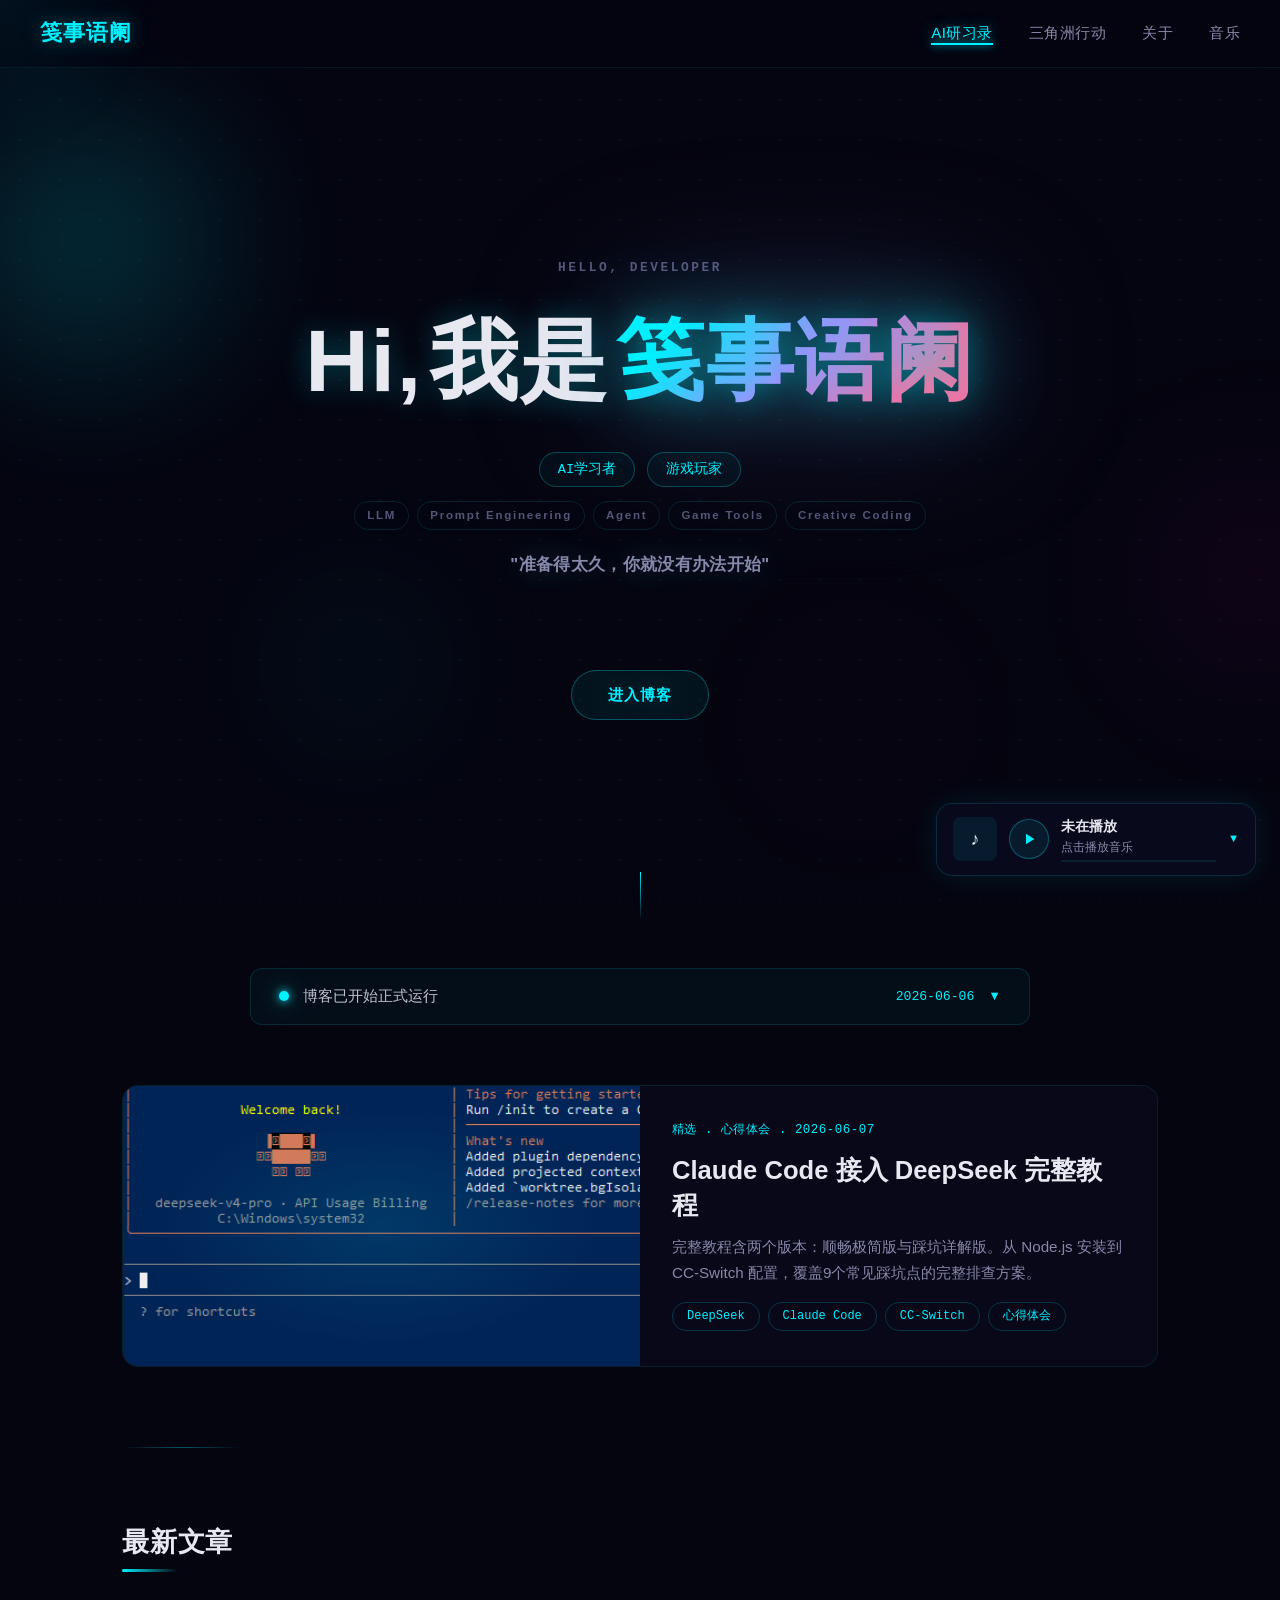
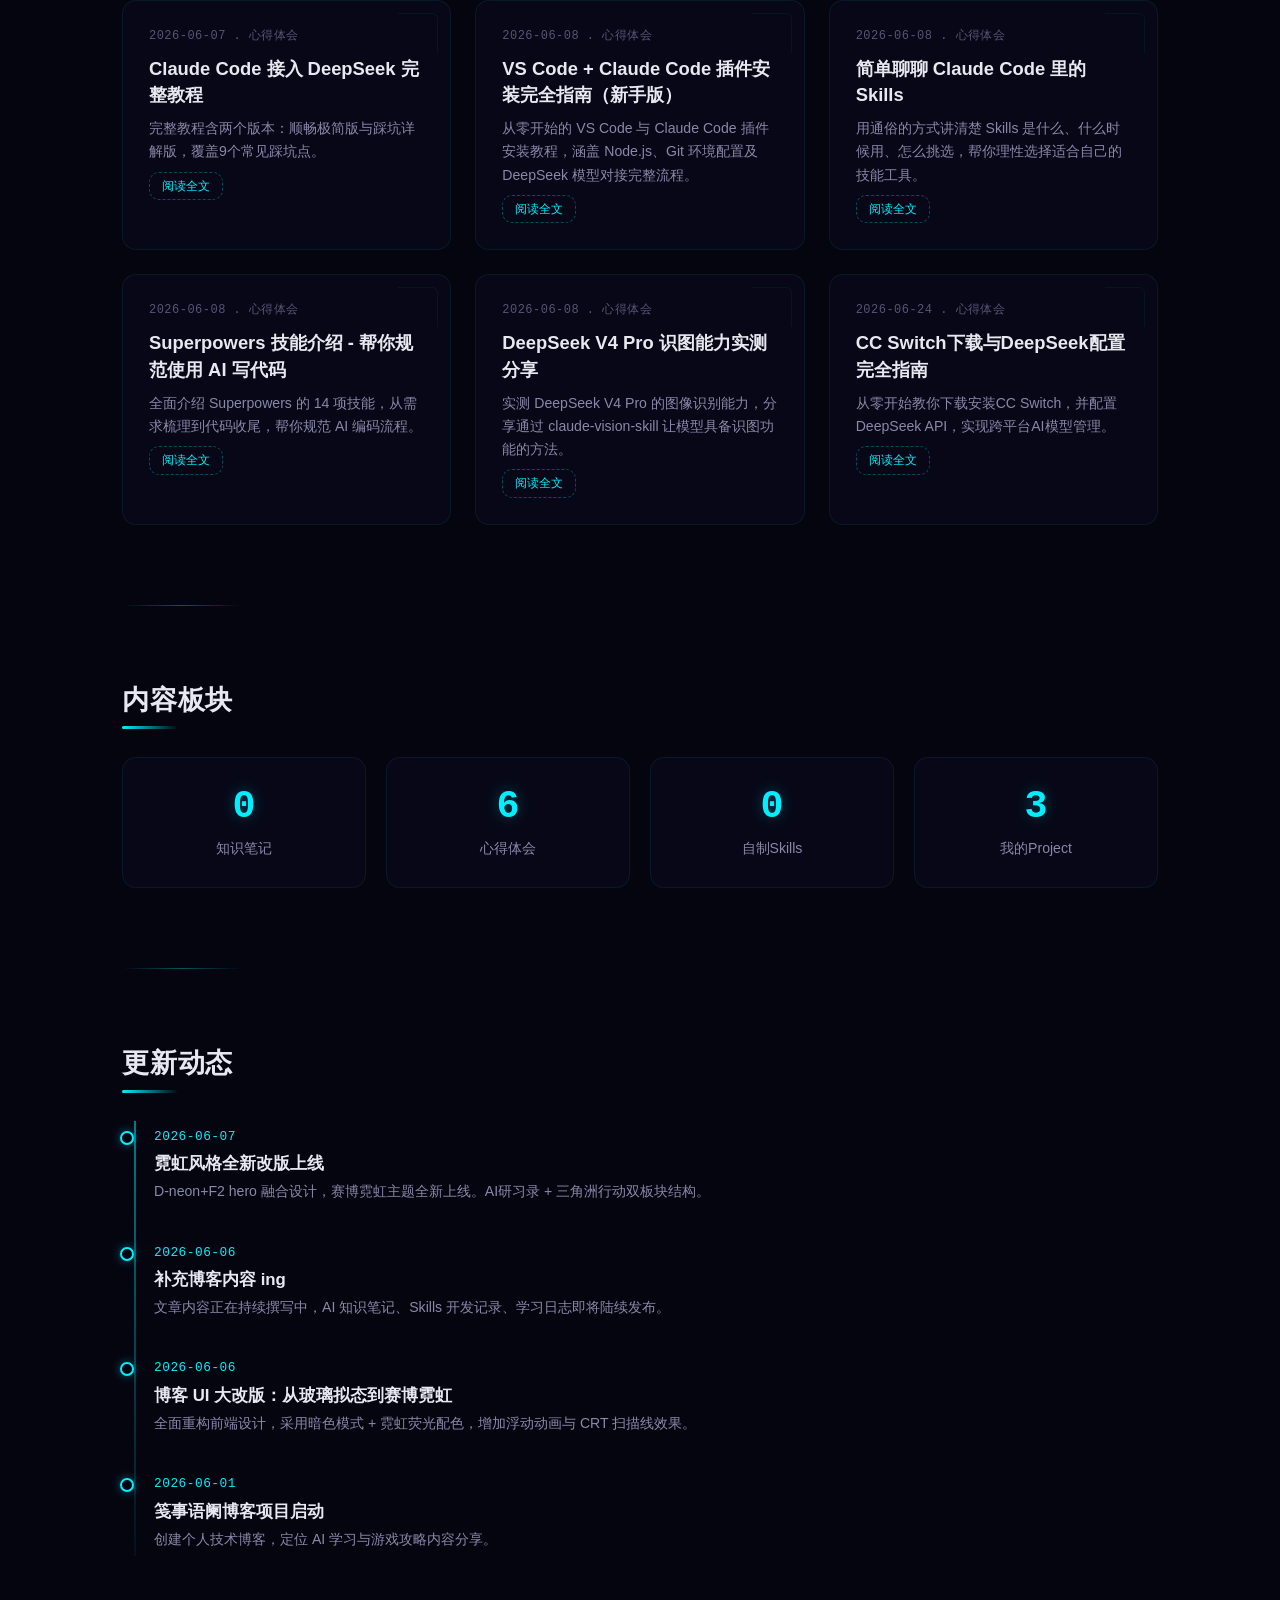
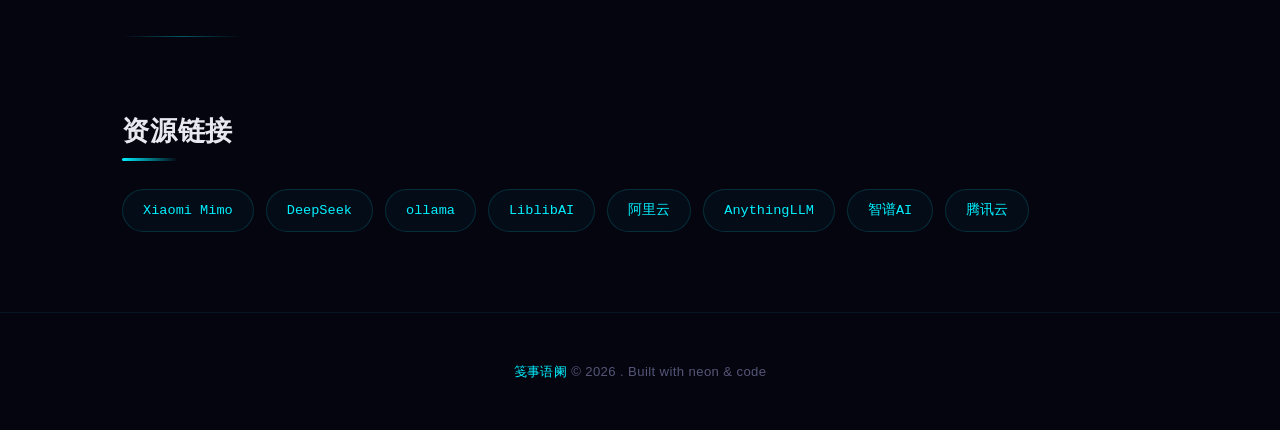
==== commit 35cc24e7: "CC Switch文章日期统一改为6月24日" ====
--- a/index.html
+++ b/index.html
@@ -620,7 +620,7 @@
       <p>实测 DeepSeek V4 Pro 的图像识别能力，分享通过 claude-vision-skill 让模型具备识图功能的方法。</p>
       <span class="empty-tag" style="color:#00f0ff;border-color:rgba(0,240,255,.3)">阅读全文</span></div>
     <div class="article-card reveal" onclick="openArticle(5)">
-      <div class="meta">2026-06-06 . 心得体会</div>
+      <div class="meta">2026-06-24 . 心得体会</div>
       <h3>CC Switch下载与DeepSeek配置完全指南</h3>
       <p>从零开始教你下载安装CC Switch，并配置DeepSeek API，实现跨平台AI模型管理。</p>
       <span class="empty-tag" style="color:#00f0ff;border-color:rgba(0,240,255,.3)">阅读全文</span></div>
@@ -895,7 +895,7 @@
    desc:"实测 DeepSeek V4 Pro 配合 CC-Switch 在 Claude Code 中的图像识别能力与实用场景。",
    tags:["DeepSeek","V4 Pro","图像识别","Claude Code","CC-Switch"],
    content:'<p>DeepSeek V4 Pro 开启图像识别能力（适配 Claude Code）</p> <p>最近很多朋友跟我一样，用CC-Switch把Claude Code对接上了DeepSeek V4 Pro。这模型写代码、理解文本确实很强，但有个硬伤：它不是多模态模型，原生没有&quot;眼睛&quot;，只能读文字、读网页代码，不能直接看图片、理解画面、识别截图里的文字，更别提视频和生成图了。</p> <p>先把这点说清楚，避免误会：</p> <p>• 把网页链接发给它→能正常抓取网页内容和代码（纯文本能力）；</p> <p>• 发一张截图、UI图、照片→原生DeepSeek V4 Pro完全看不懂，只会说&quot;我看不到图片&quot;。</p> <p>但实际开发里，识图需求真的太多了：截个报错图、发个UI参考图、丢一张手写笔记，都需要模型能&quot;看懂&quot;。今天我就把自己亲测有效的方法完整讲出来。不用复杂配置，不用手动敲命令，直接把GitHub链接发给Claude Code，它自己就能下载、安装并配置好识图技能，让DeepSeek V4 Pro具备图像理解能力。</p> <p>一、先讲清楚：它到底能做什么、不能做什么？</p> <p>先说结论：</p> <p>1.DeepSeek V4 Pro本身</p> <p>• 只能做文本理解、代码生成、逻辑推理；</p> <p>• 原生不支持：识图、看视频、生成图片、生成视频。</p> <p>2.装上claude-vision-skill+识图API之后</p> <p>• 能识图：识别图片里的文字、解释报错截图；</p> <p>• 原理：Skill帮你调用外部识图API，把图片转成详细文字描述，再交给DeepSeek去思考、回答、写代码。</p> <p>3.视频理解/生成图/生成视频</p> <p>• 思路完全一样：专用Skill+对应 API；</p> <p>• 看视频→视频解析API+视频理解Skill；</p> <p>• 生成图片→生图API+绘图Skill；</p> <p>• 生成视频→文生视频API+视频生成Skill；</p> <p>二、最简单安装：直接把GitHub链接发给Claude Code（推荐小白）</p> <p>我用的识图Skill是开源的，地址：</p> <p>GitHub：<code>https://github.com/asuojun/claude-vision-skill</code></p> <p>不用你手动clone、不用你找目录、不用你改配置文件。</p> <p>你只需要：</p> <p>打开Claude Code（终端或桌面端都行）；</p> <p>直接复制下面这句话发过去：</p> <p>帮我安装这个识图skill：<code>https://github.com/asuojun/claude-vision-skill</code></p> <p>3.发送之后，Claude Code会自动识别这是一个Skill仓库，自动：</p> <p>• 拉取（git clone）代码；</p> <p>• 放到正确的.claude/skills/目录；</p> <p>• 自动注册、启用；</p> <p>• 最后告诉你：安装完成，已生效。</p> <p>全程你什么都不用管，等着它跑完就行。</p> <p>这是目前最省事、最不容易出错的方式。</p> <p>三、如果你想手动装（简单提一下即可）</p> <p>怕有些人喜欢自己动手，我简单带一句：</p> <p>1.打开终端，克隆仓库：</p> <p>git clone <code>https://github.com/asuojun/claude-vision-skill</code></p> <p>2.把整个文件夹放到：</p> <p>• macOS/Linux：~/.claude/skills/ • Windows：C:\\Users\\你的用户名\\.claude\\skills\\ 3. 重启Claude Code，自动加载。</p> <p>但真心建议：直接发链接让它自己装，一步到位。</p> <p>四、配置识图 API（关键一步，别忘了）</p> <p>Skill装好后，还需要一个识图API Key（接口负责真正&quot;看懂&quot;图片，可以自行寻找免费、便宜的识图模型）。</p> <p>打开claude-vision-skill里的配置文件（一般是 .env或config.json，或者直接告诉Claude Code你要做的事情，到了这一步它会自己做，然后直接进入步骤2）；</p> <p>填入你申请好的API地址和Key；</p> <p>保存即可。</p> <p>不同API提供商写法略有差异，按仓库里README来就行。</p> <p>这一步很多人容易漏掉，装完Skill记得配Key，不然还是&quot;看不见&quot;。</p> <p>五、测试是否成功</p> <p>重启Claude Code，发一张图片，比如报错截图，然后说：</p> <p>帮我识别这张图片里的文字，并分析错误原因。</p> <p>如果它能详细描述图片内容、把文字列出来、并给出分析，就说明：</p> <p>DeepSeek V4 Pro+识图Skill生效，已经具备图像理解能力！</p> <p>六、最后总结 + 心里话</p> <p>1.DeepSeek V4 Pro本身不能看图，但配合claude-vision-skill+识图API，就能完美识图；</p> <p>2.安装最简单的方法：直接把GitHub链接发给Claude Code，它全自动帮你装好；</p> <p>3.视频理解、生成图片/视频，都可以用&quot;专用Skill+对应 API&quot;这套思路拓展；</p> <p>4. 网上Skill很多，别乱跟风装一堆，缺什么能力就补什 Skill，够用就好。</p> <p>如果你平时经常要发截图给AI辅助开发，强烈建议把这个识图Skill装上，体验会提升一大截。</p>'},
-  {id:5,title:"CC Switch下载与DeepSeek配置完全指南",date:"2026-06-06",category:"thoughts",
+  {id:5,title:"CC Switch下载与DeepSeek配置完全指南",date:"2026-06-24",category:"thoughts",
    desc:"从零开始教你下载安装CC Switch，并配置DeepSeek API，实现跨平台AI模型管理。",
    tags:["CC Switch","DeepSeek","API配置","下载安装"],
    content:'<h2>CC Switch下载与DeepSeek配置完全指南</h2><h3>一、CC Switch是什么？</h3><p>CC Switch是一款跨平台的开源桌面应用，用于统一管理Claude Code、Codex、Gemini CLI等AI编程工具的模型配置。简单来说，它像一个AI模型切换器——你把各个模型的API Key和接口地址存进去，点一下就能切换，再也不用手动改配置文件了。内置50多家供应商的预设配置，选择预设后只需填写API Key即可使用。</p><h3>二、下载与安装</h3><p>支持Windows、macOS和Linux三大平台。访问GitHub Releases下载最新版本。Windows推荐MSI安装包（改路径到D盘），或绿色便携版解压即用。macOS推荐Homebrew安装，Linux选择deb/rpm/AppImage。</p><h3>三、获取DeepSeek API Key</h3><p>访问DeepSeek平台官网注册登录，完成实名认证后在API密钥管理页面新建API Key（以sk-开头），接口地址为https://api.deepseek.com。</p><h3>四、配置DeepSeek</h3><p>1.确保CC Switch 3.16.0+。2.选择目标工具标签。3.点击+选择DeepSeek预设，粘贴API Key保存。4.Codex用户需额外开启本地路由(127.0.0.1:15721)。5.发起请求验证。</p><h3>五、注意事项</h3><p>需Node.js 18+环境；CLI工具需提前安装；切换后重启终端；Key保存在本地；DeepSeek按量计费。</p>'},
@@ -904,7 +904,7 @@
 var sectionArticles = {
   notes: [], // 知识笔记
   thoughts: [
-{title:"CC Switch下载与DeepSeek配置完全指南", date:"2026-06-06", desc:"从零开始教你下载安装CC Switch，并配置DeepSeek API，实现跨平台AI模型管理。", tags:["CC Switch","DeepSeek","API配置","下载安装"]},
+{title:"CC Switch下载与DeepSeek配置完全指南", date:"2026-06-24", desc:"从零开始教你下载安装CC Switch，并配置DeepSeek API，实现跨平台AI模型管理。", tags:["CC Switch","DeepSeek","API配置","下载安装"]},
 {title:"Claude Code 接入 DeepSeek 完整教程", date:"2026-06-07",
      desc:"完整教程含两个版本：顺畅极简版（无报错路线）与踩坑详解版。从 Node.js 安装到 CC-Switch 配置，覆盖9个常见踩坑点的完整排查方案。",
      tags:["DeepSeek","Claude Code","CC-Switch","API配置","模型接入"]},
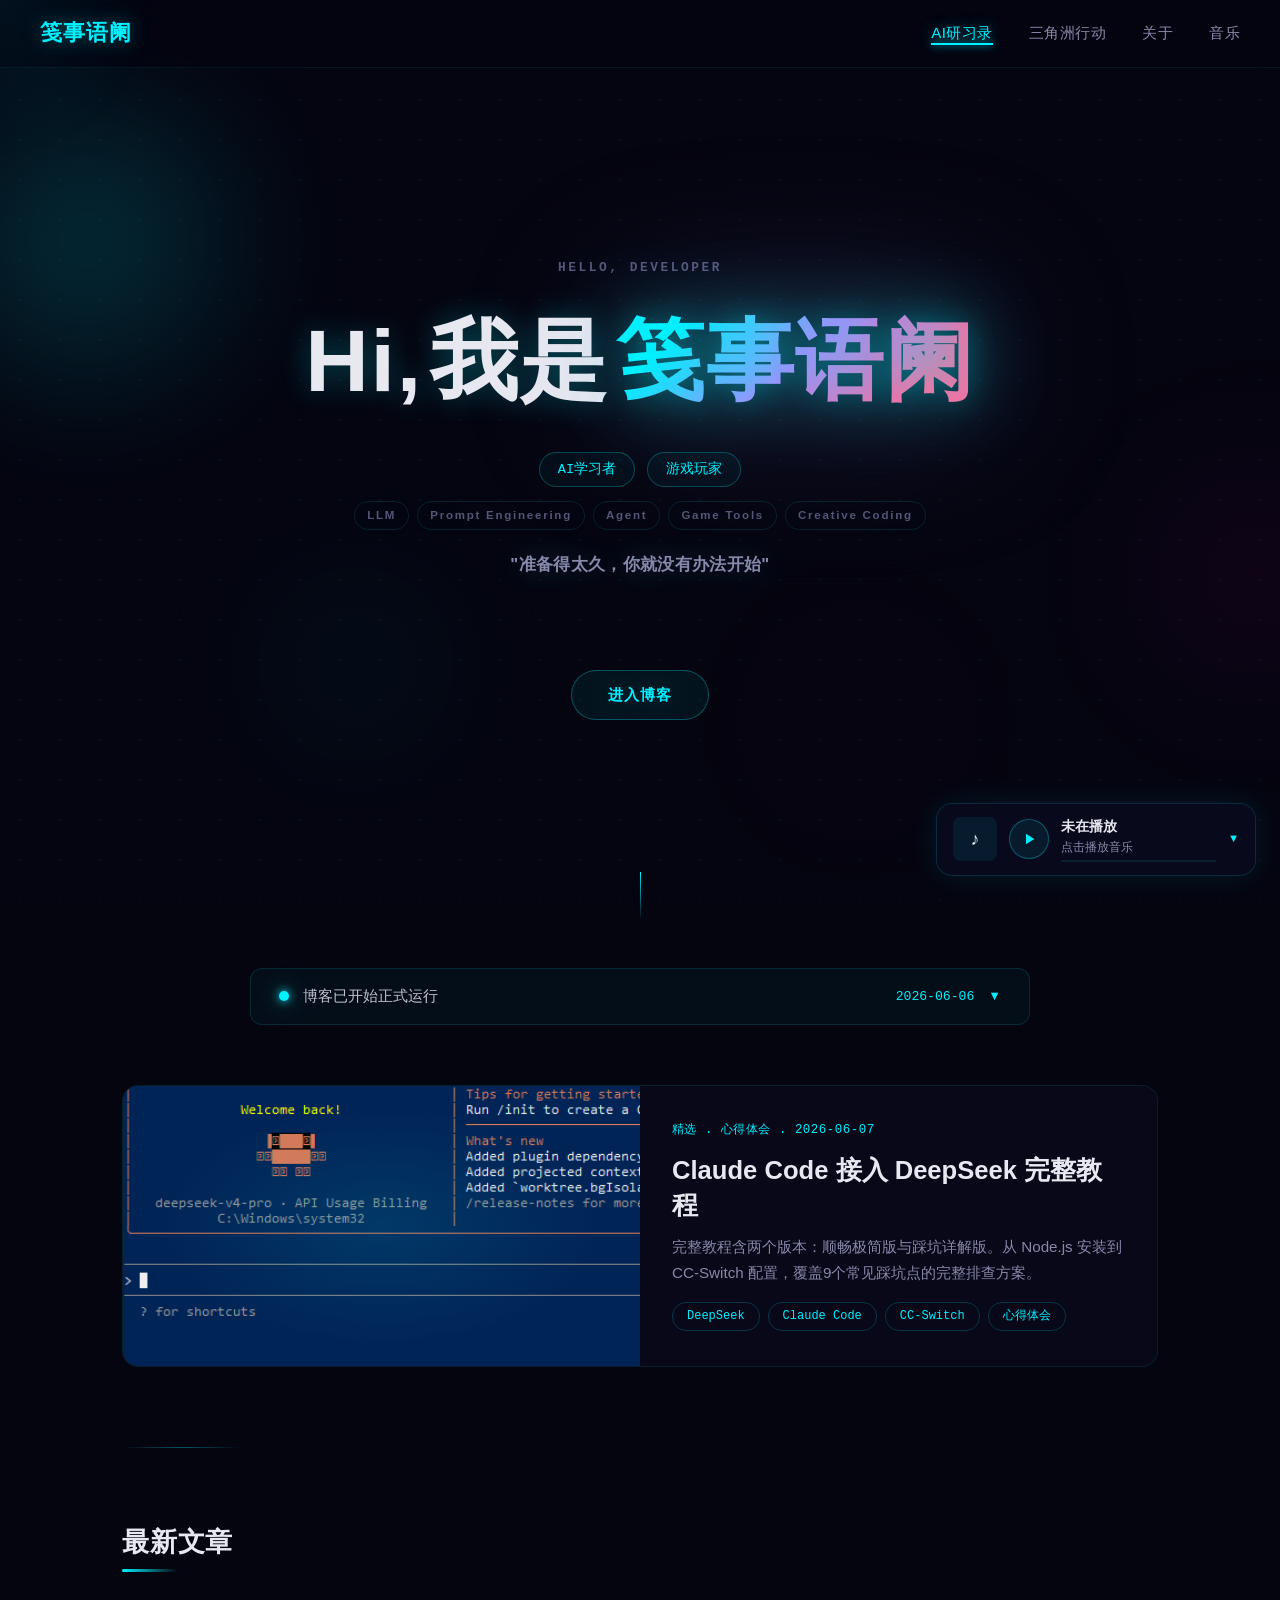
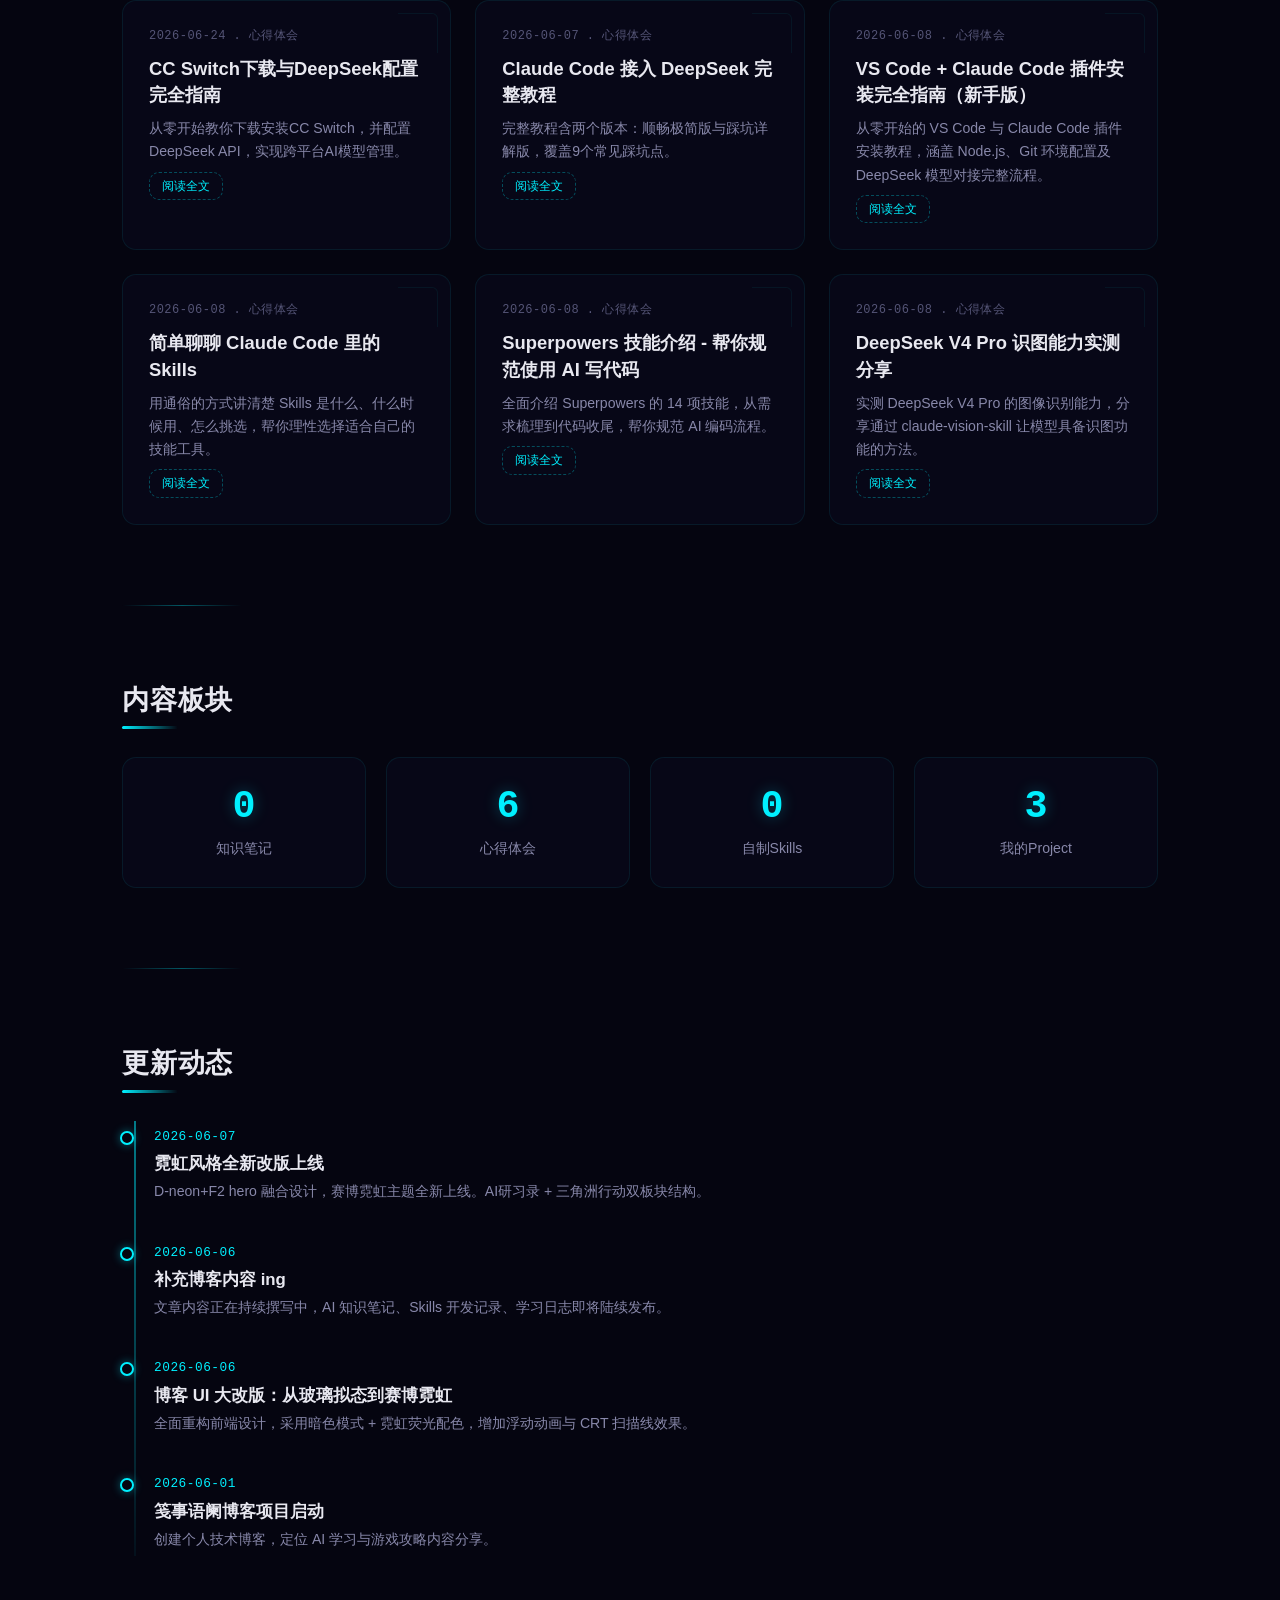
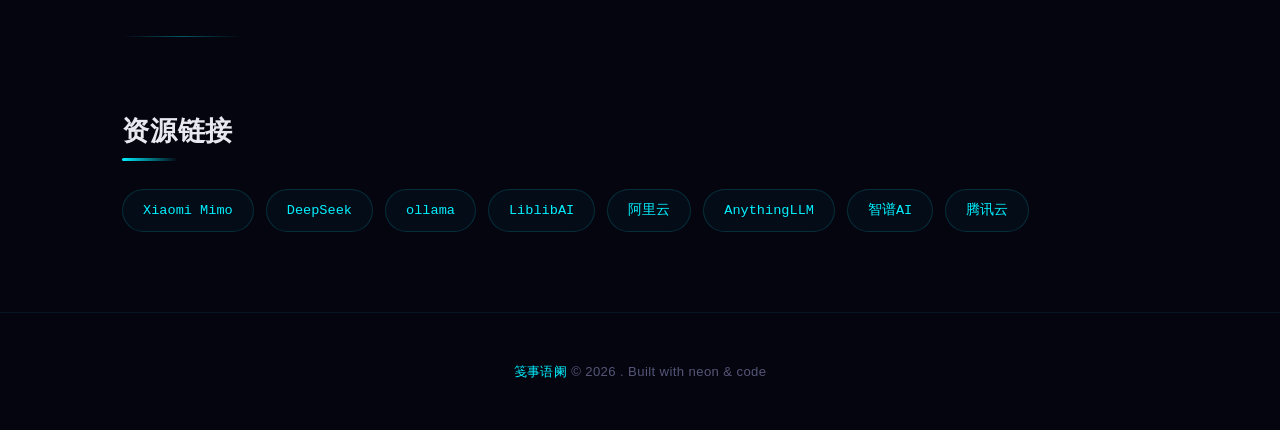
==== commit 50ab143a: "CC Switch文章排到最新文章第一位" ====
--- a/index.html
+++ b/index.html
@@ -594,6 +594,11 @@
   <!-- Latest Articles -->
   <h2 class="section-title reveal">最新文章</h2>
   <div class="articles-grid">
+    <div class="article-card reveal" onclick="openArticle(5)">
+      <div class="meta">2026-06-24 . 心得体会</div>
+      <h3>CC Switch下载与DeepSeek配置完全指南</h3>
+      <p>从零开始教你下载安装CC Switch，并配置DeepSeek API，实现跨平台AI模型管理。</p>
+      <span class="empty-tag" style="color:#00f0ff;border-color:rgba(0,240,255,.3)">阅读全文</span></div>
     <div class="article-card reveal" onclick="openArticle(0)">
       <div class="meta">2026-06-07 . 心得体会</div>
       <h3>Claude Code 接入 DeepSeek 完整教程</h3>
@@ -618,11 +623,6 @@
       <div class="meta">2026-06-08 . 心得体会</div>
       <h3>DeepSeek V4 Pro 识图能力实测分享</h3>
       <p>实测 DeepSeek V4 Pro 的图像识别能力，分享通过 claude-vision-skill 让模型具备识图功能的方法。</p>
-      <span class="empty-tag" style="color:#00f0ff;border-color:rgba(0,240,255,.3)">阅读全文</span></div>
-    <div class="article-card reveal" onclick="openArticle(5)">
-      <div class="meta">2026-06-24 . 心得体会</div>
-      <h3>CC Switch下载与DeepSeek配置完全指南</h3>
-      <p>从零开始教你下载安装CC Switch，并配置DeepSeek API，实现跨平台AI模型管理。</p>
       <span class="empty-tag" style="color:#00f0ff;border-color:rgba(0,240,255,.3)">阅读全文</span></div>
   </div>
 
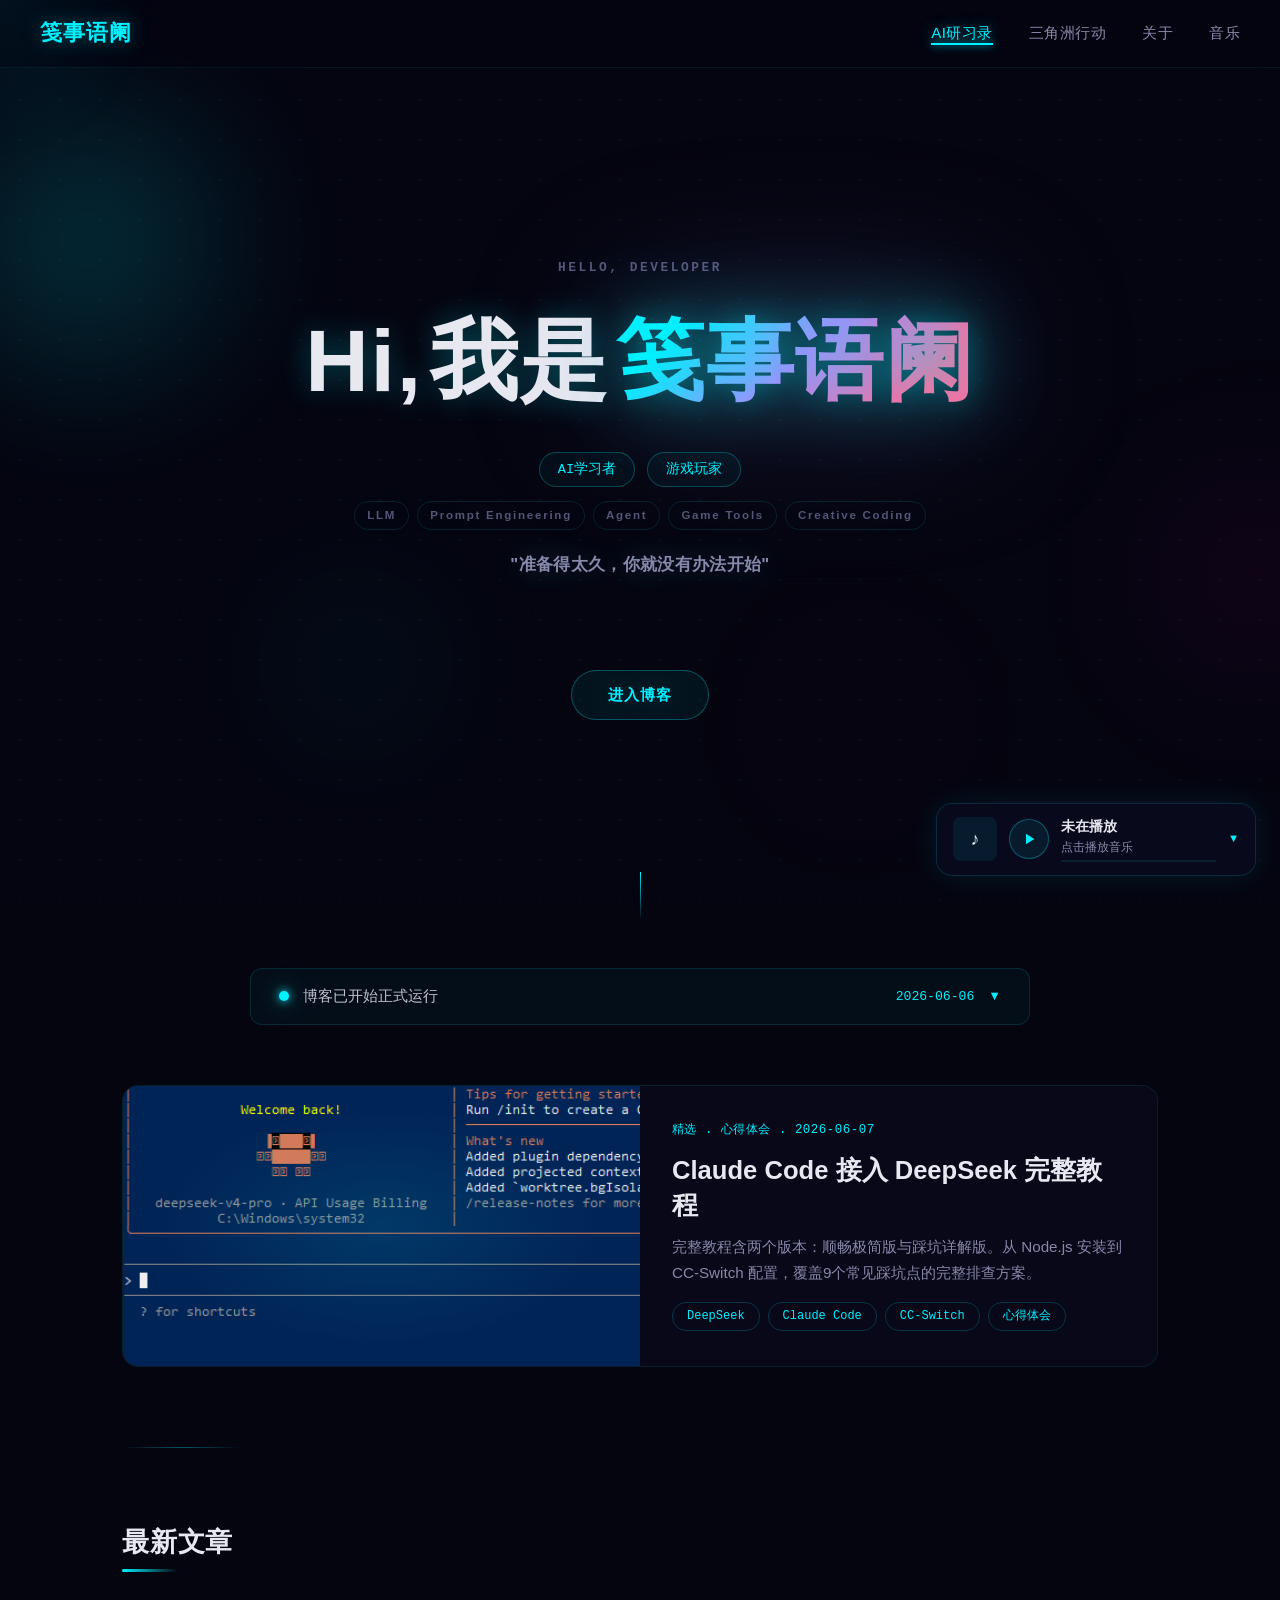
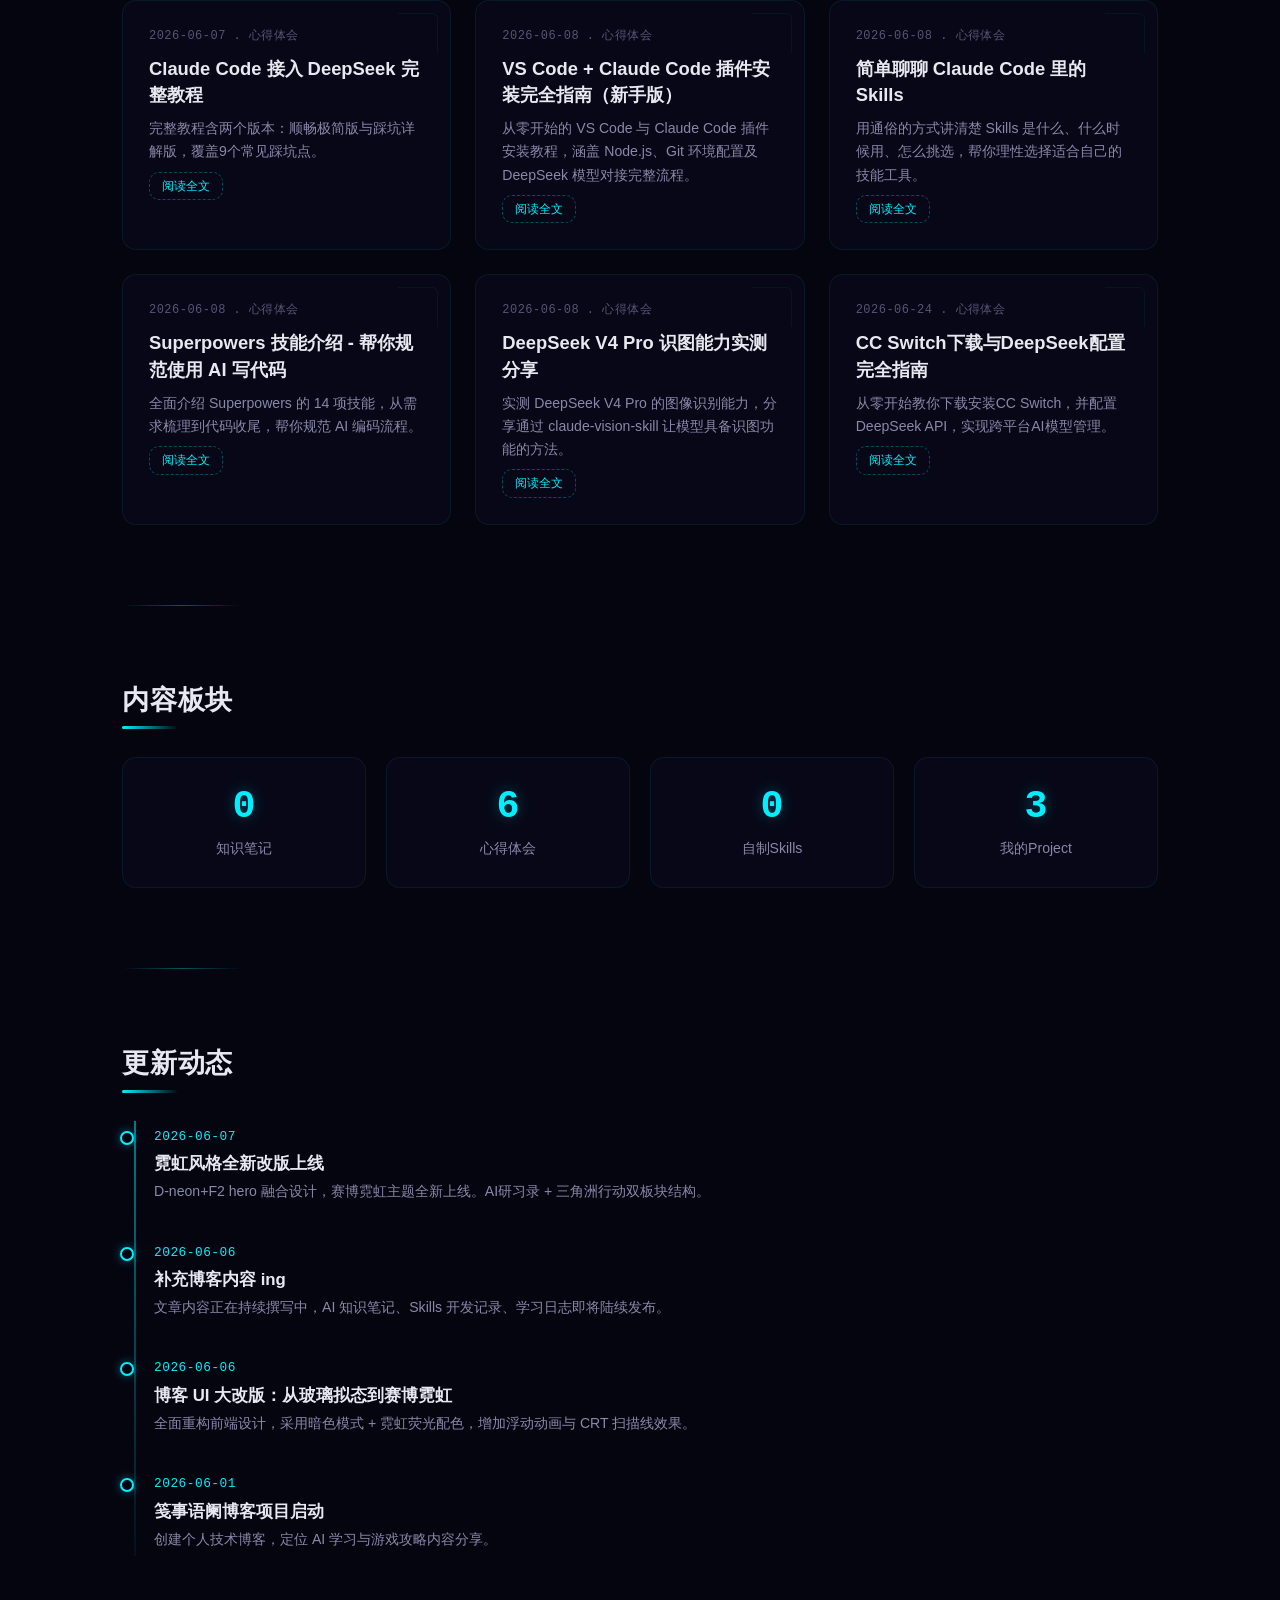
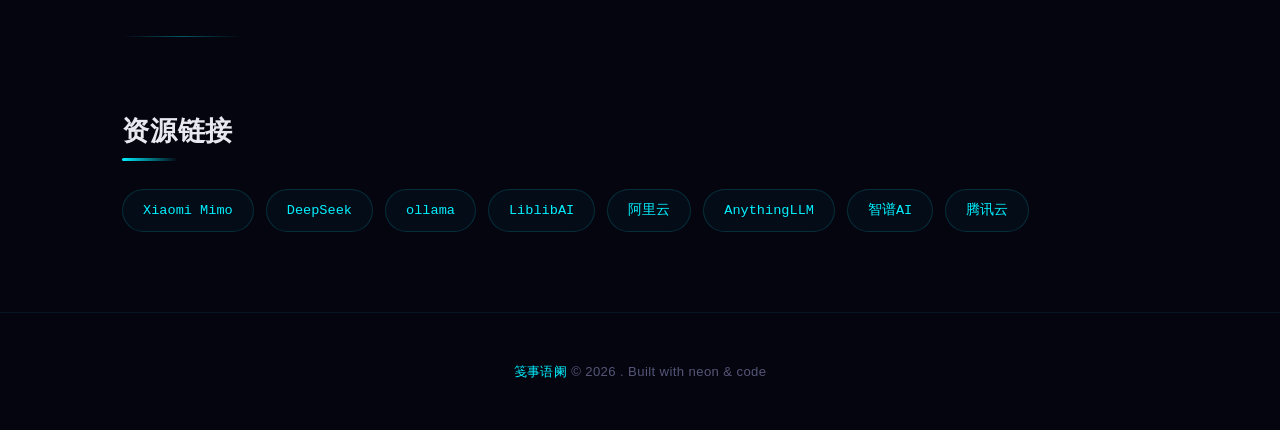
==== commit 708f8a66: "最新文章顺序：7日→8日→24日从旧到新" ====
--- a/index.html
+++ b/index.html
@@ -594,11 +594,6 @@
   <!-- Latest Articles -->
   <h2 class="section-title reveal">最新文章</h2>
   <div class="articles-grid">
-    <div class="article-card reveal" onclick="openArticle(5)">
-      <div class="meta">2026-06-24 . 心得体会</div>
-      <h3>CC Switch下载与DeepSeek配置完全指南</h3>
-      <p>从零开始教你下载安装CC Switch，并配置DeepSeek API，实现跨平台AI模型管理。</p>
-      <span class="empty-tag" style="color:#00f0ff;border-color:rgba(0,240,255,.3)">阅读全文</span></div>
     <div class="article-card reveal" onclick="openArticle(0)">
       <div class="meta">2026-06-07 . 心得体会</div>
       <h3>Claude Code 接入 DeepSeek 完整教程</h3>
@@ -623,6 +618,11 @@
       <div class="meta">2026-06-08 . 心得体会</div>
       <h3>DeepSeek V4 Pro 识图能力实测分享</h3>
       <p>实测 DeepSeek V4 Pro 的图像识别能力，分享通过 claude-vision-skill 让模型具备识图功能的方法。</p>
+      <span class="empty-tag" style="color:#00f0ff;border-color:rgba(0,240,255,.3)">阅读全文</span></div>
+    <div class="article-card reveal" onclick="openArticle(5)">
+      <div class="meta">2026-06-24 . 心得体会</div>
+      <h3>CC Switch下载与DeepSeek配置完全指南</h3>
+      <p>从零开始教你下载安装CC Switch，并配置DeepSeek API，实现跨平台AI模型管理。</p>
       <span class="empty-tag" style="color:#00f0ff;border-color:rgba(0,240,255,.3)">阅读全文</span></div>
   </div>
 
@@ -904,14 +904,14 @@
 var sectionArticles = {
   notes: [], // 知识笔记
   thoughts: [
-{title:"CC Switch下载与DeepSeek配置完全指南", date:"2026-06-24", desc:"从零开始教你下载安装CC Switch，并配置DeepSeek API，实现跨平台AI模型管理。", tags:["CC Switch","DeepSeek","API配置","下载安装"]},
 {title:"Claude Code 接入 DeepSeek 完整教程", date:"2026-06-07",
      desc:"完整教程含两个版本：顺畅极简版（无报错路线）与踩坑详解版。从 Node.js 安装到 CC-Switch 配置，覆盖9个常见踩坑点的完整排查方案。",
      tags:["DeepSeek","Claude Code","CC-Switch","API配置","模型接入"]},
   {title:"VS Code + Claude Code 插件安装完全指南",date:"2026-06-08",category:"thoughts",desc:"从零开始配置 VS Code 开发环境，安装 Claude Code 插件，一站式新手教程。",tags:["VS Code","Claude Code","插件安装","新手教程","开发环境"]},
   {title:"简单聊聊 Claude Code 里的 Skills",date:"2026-06-08",category:"thoughts",desc:"Skills 到底是什么、什么时候用、怎么挑选，一次性说清楚。",tags:["Claude Code","Skills","开发工具","AI编程"]},
   {title:"Superpowers 技能介绍 - 帮你规范使用 AI 写代码",date:"2026-06-08",category:"thoughts",desc:"Superpowers 是一套实用的 Claude Code Skills 集合，规范开发流程，提升 AI 编码效率。",tags:["Superpowers","Claude Code","Skills","AI开发","工作流"]},
-  {title:"DeepSeek V4 Pro 识图能力实测分享",date:"2026-06-08",category:"thoughts",desc:"实测 DeepSeek V4 Pro 配合 CC-Switch 在 Claude Code 中的图像识别能力与实用场景。",tags:["DeepSeek","V4 Pro","图像识别","Claude Code","CC-Switch"]}
+  {title:"DeepSeek V4 Pro 识图能力实测分享",date:"2026-06-08",category:"thoughts",desc:"实测 DeepSeek V4 Pro 配合 CC-Switch 在 Claude Code 中的图像识别能力与实用场景。",tags:["DeepSeek","V4 Pro","图像识别","Claude Code","CC-Switch"]},
+{title:"CC Switch下载与DeepSeek配置完全指南", date:"2026-06-24", desc:"从零开始教你下载安装CC Switch，并配置DeepSeek API，实现跨平台AI模型管理。", tags:["CC Switch","DeepSeek","API配置","下载安装"]}
 ],
   skills: [], // 自制Skills
   projects: [
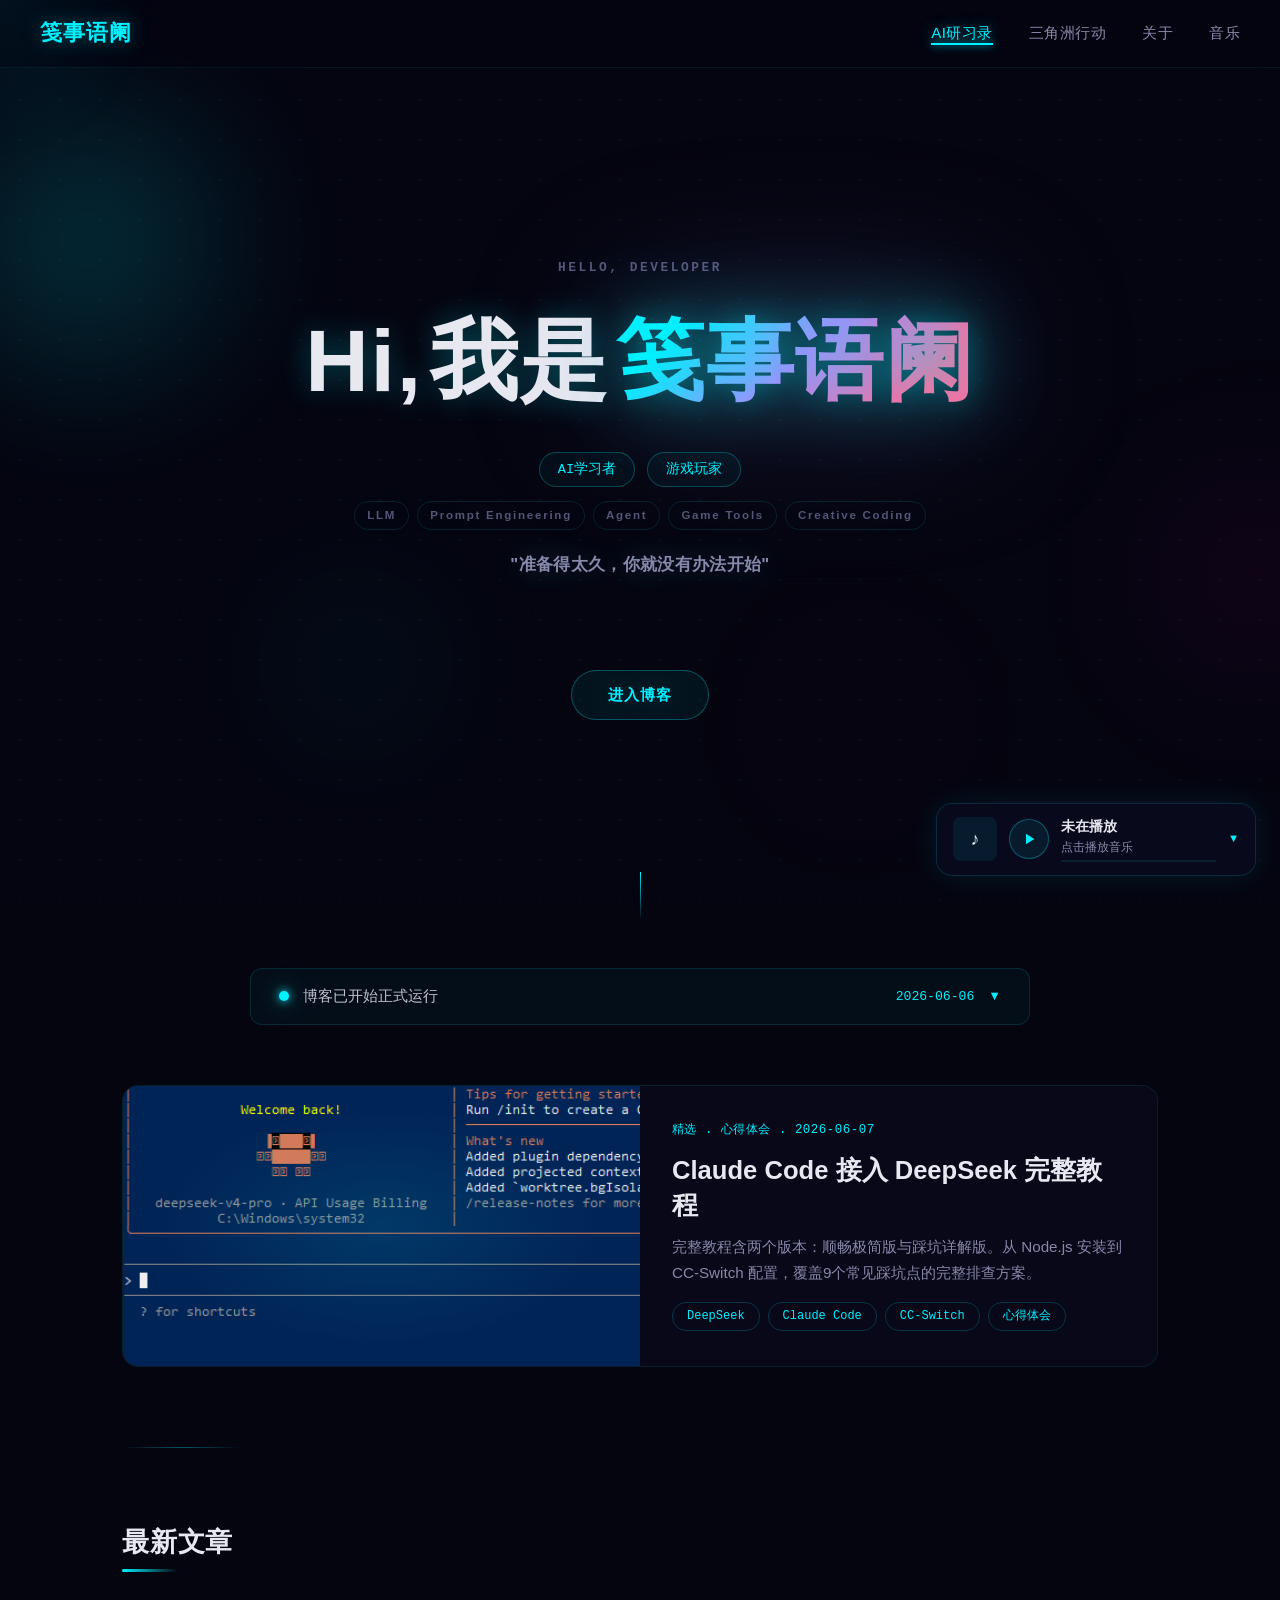
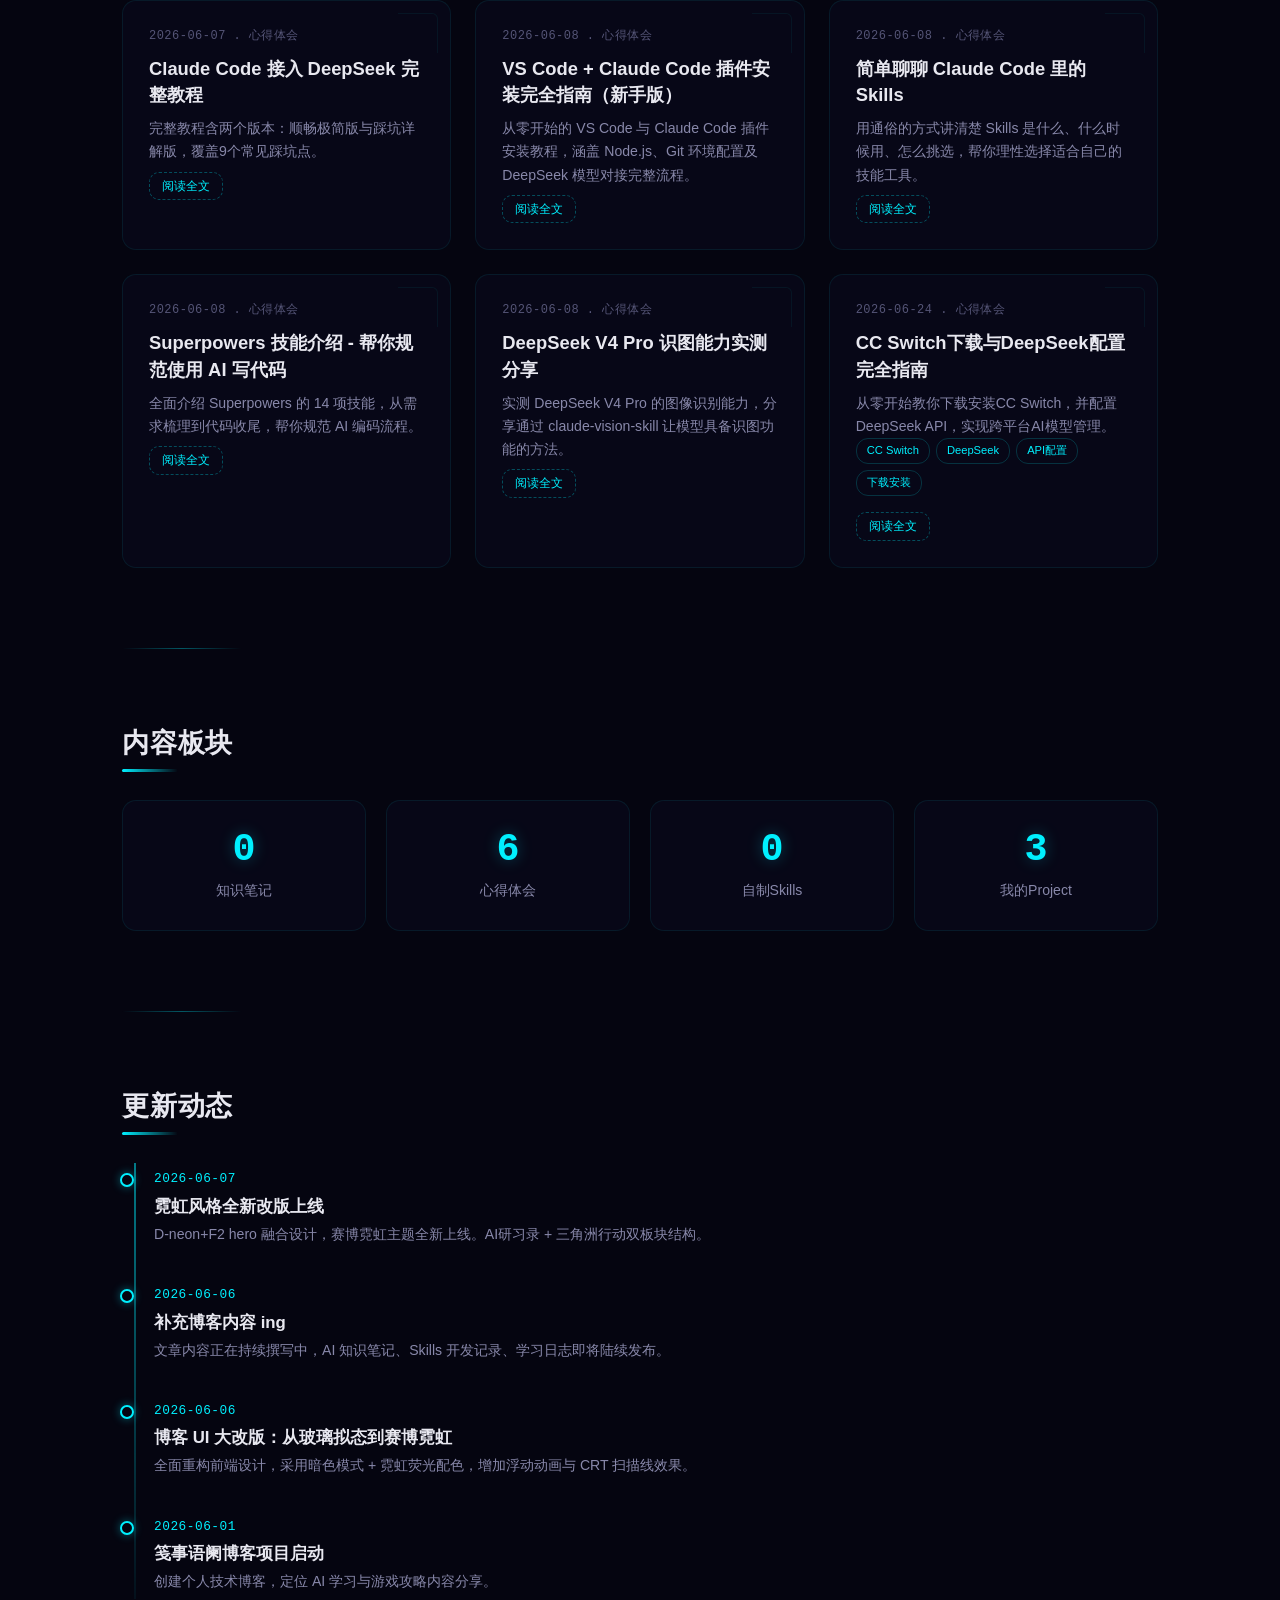
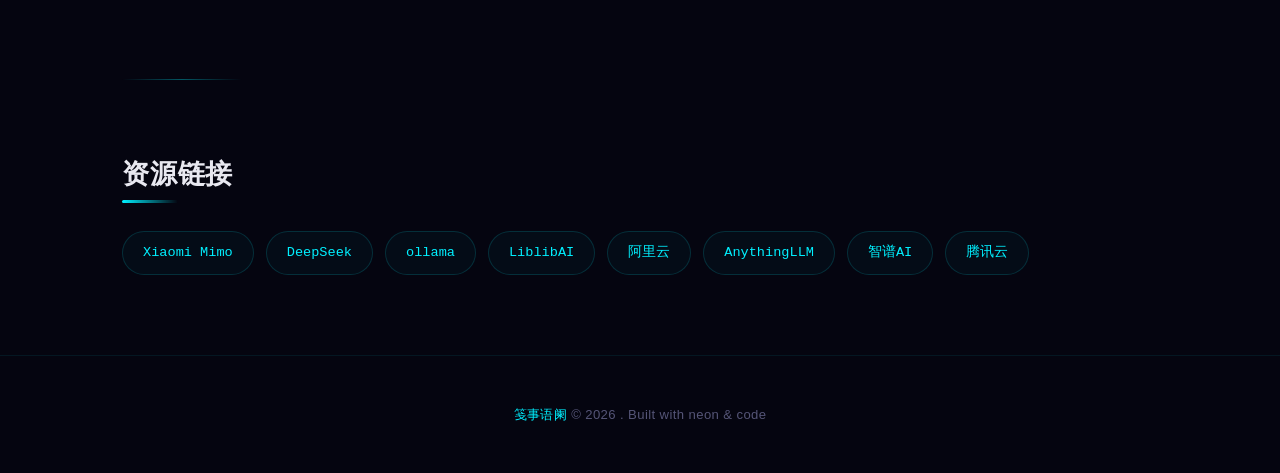
==== commit 5a785ec4: "CC Switch文章卡片添加标签显示" ====
--- a/index.html
+++ b/index.html
@@ -623,6 +623,7 @@
       <div class="meta">2026-06-24 . 心得体会</div>
       <h3>CC Switch下载与DeepSeek配置完全指南</h3>
       <p>从零开始教你下载安装CC Switch，并配置DeepSeek API，实现跨平台AI模型管理。</p>
+      <div style="display:flex;flex-wrap:wrap;gap:6px;margin-bottom:8px"><span style="font-size:.7rem;color:#00f0ff;border:1px solid rgba(0,240,255,.18);padding:3px 10px;border-radius:12px">CC Switch</span><span style="font-size:.7rem;color:#00f0ff;border:1px solid rgba(0,240,255,.18);padding:3px 10px;border-radius:12px">DeepSeek</span><span style="font-size:.7rem;color:#00f0ff;border:1px solid rgba(0,240,255,.18);padding:3px 10px;border-radius:12px">API配置</span><span style="font-size:.7rem;color:#00f0ff;border:1px solid rgba(0,240,255,.18);padding:3px 10px;border-radius:12px">下载安装</span></div>
       <span class="empty-tag" style="color:#00f0ff;border-color:rgba(0,240,255,.3)">阅读全文</span></div>
   </div>
 
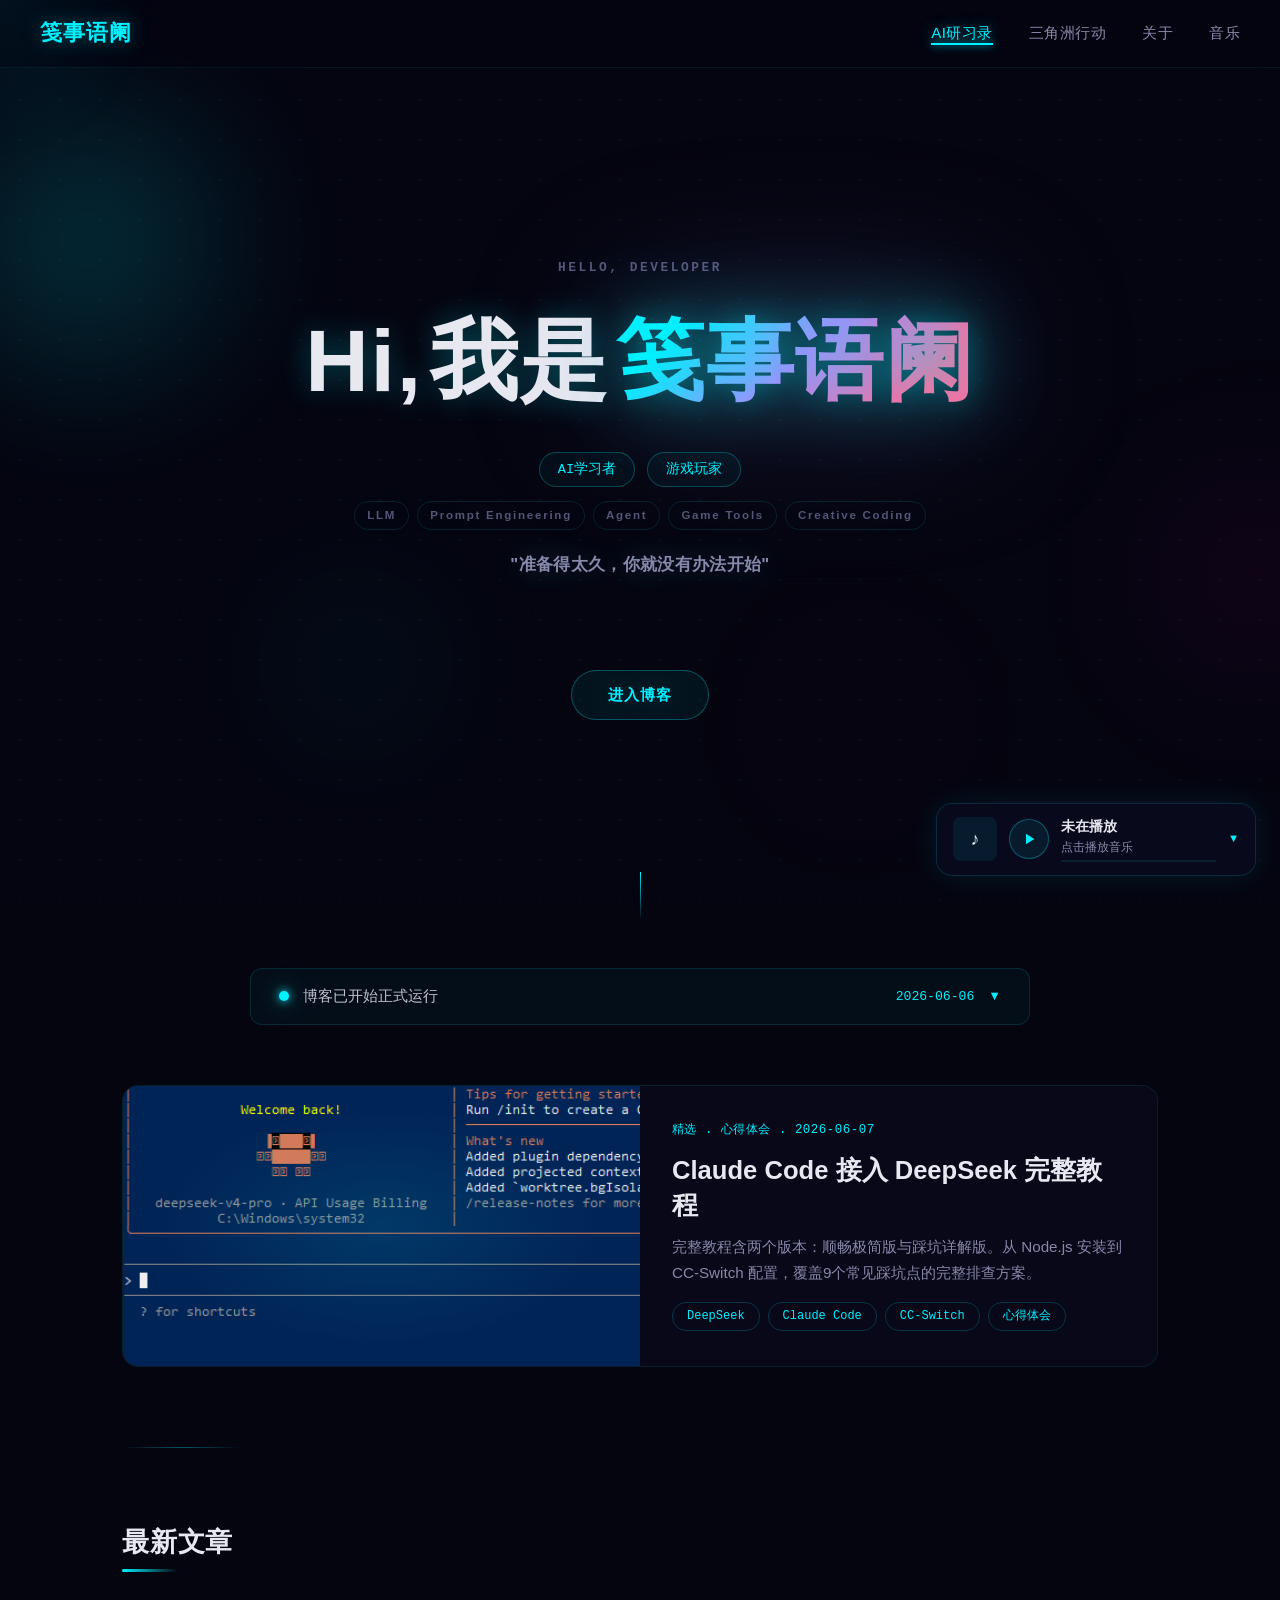
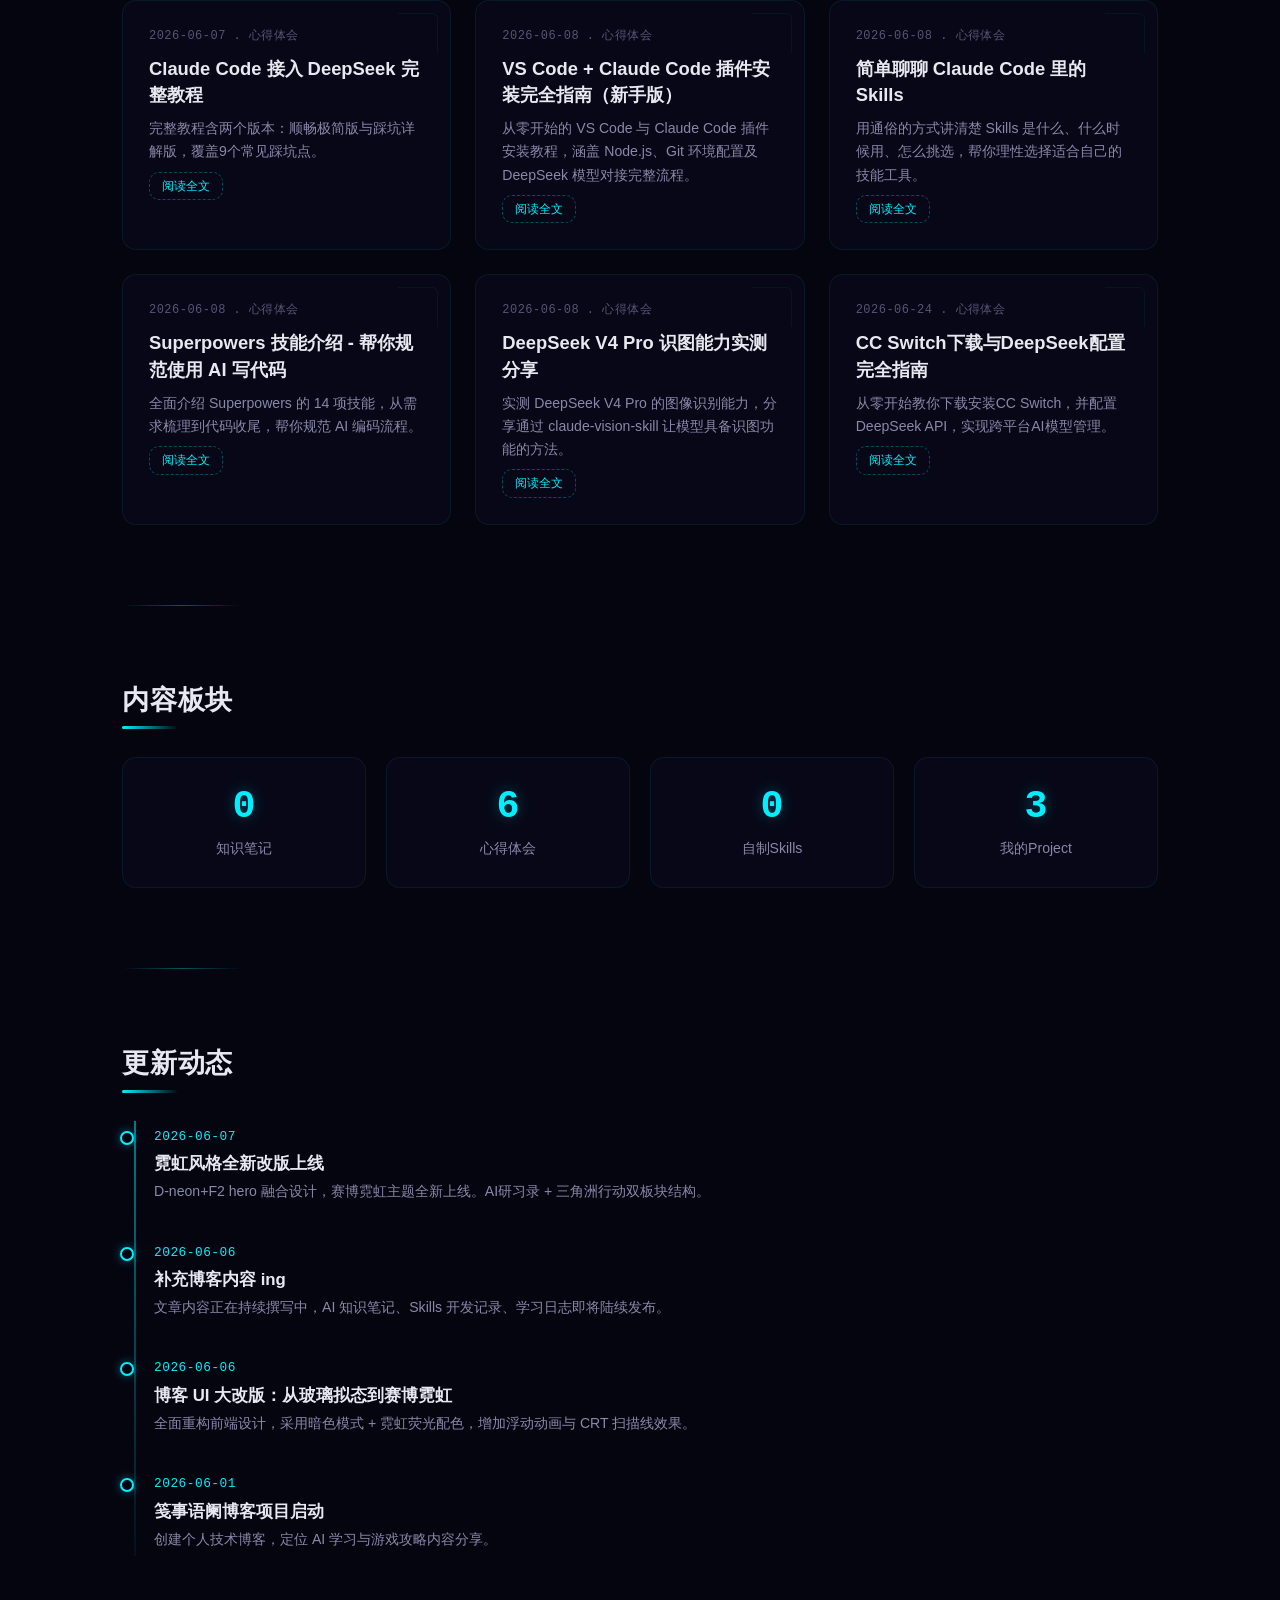
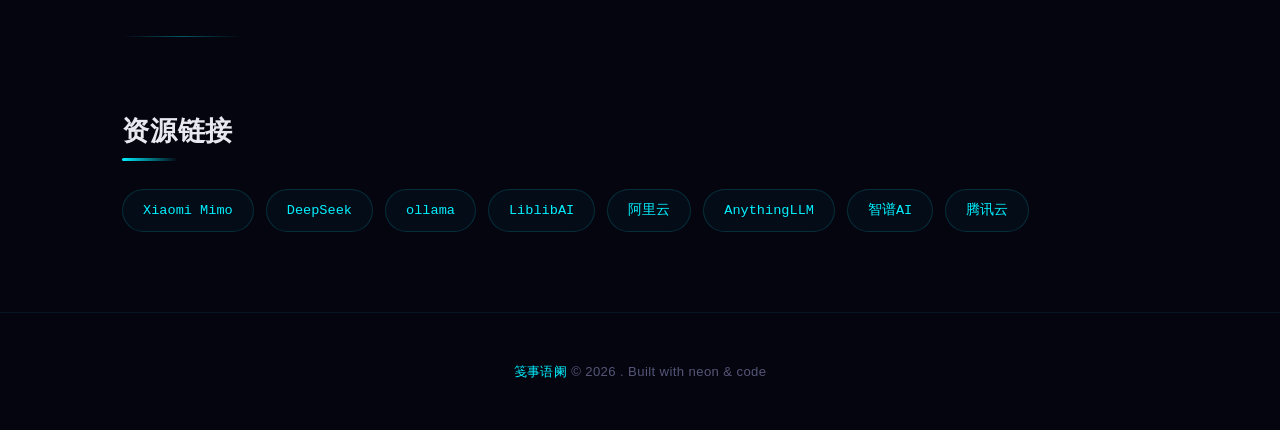
==== commit 20afbb89: "撤销CC Switch卡片标签" ====
--- a/index.html
+++ b/index.html
@@ -623,7 +623,6 @@
       <div class="meta">2026-06-24 . 心得体会</div>
       <h3>CC Switch下载与DeepSeek配置完全指南</h3>
       <p>从零开始教你下载安装CC Switch，并配置DeepSeek API，实现跨平台AI模型管理。</p>
-      <div style="display:flex;flex-wrap:wrap;gap:6px;margin-bottom:8px"><span style="font-size:.7rem;color:#00f0ff;border:1px solid rgba(0,240,255,.18);padding:3px 10px;border-radius:12px">CC Switch</span><span style="font-size:.7rem;color:#00f0ff;border:1px solid rgba(0,240,255,.18);padding:3px 10px;border-radius:12px">DeepSeek</span><span style="font-size:.7rem;color:#00f0ff;border:1px solid rgba(0,240,255,.18);padding:3px 10px;border-radius:12px">API配置</span><span style="font-size:.7rem;color:#00f0ff;border:1px solid rgba(0,240,255,.18);padding:3px 10px;border-radius:12px">下载安装</span></div>
       <span class="empty-tag" style="color:#00f0ff;border-color:rgba(0,240,255,.3)">阅读全文</span></div>
   </div>
 
